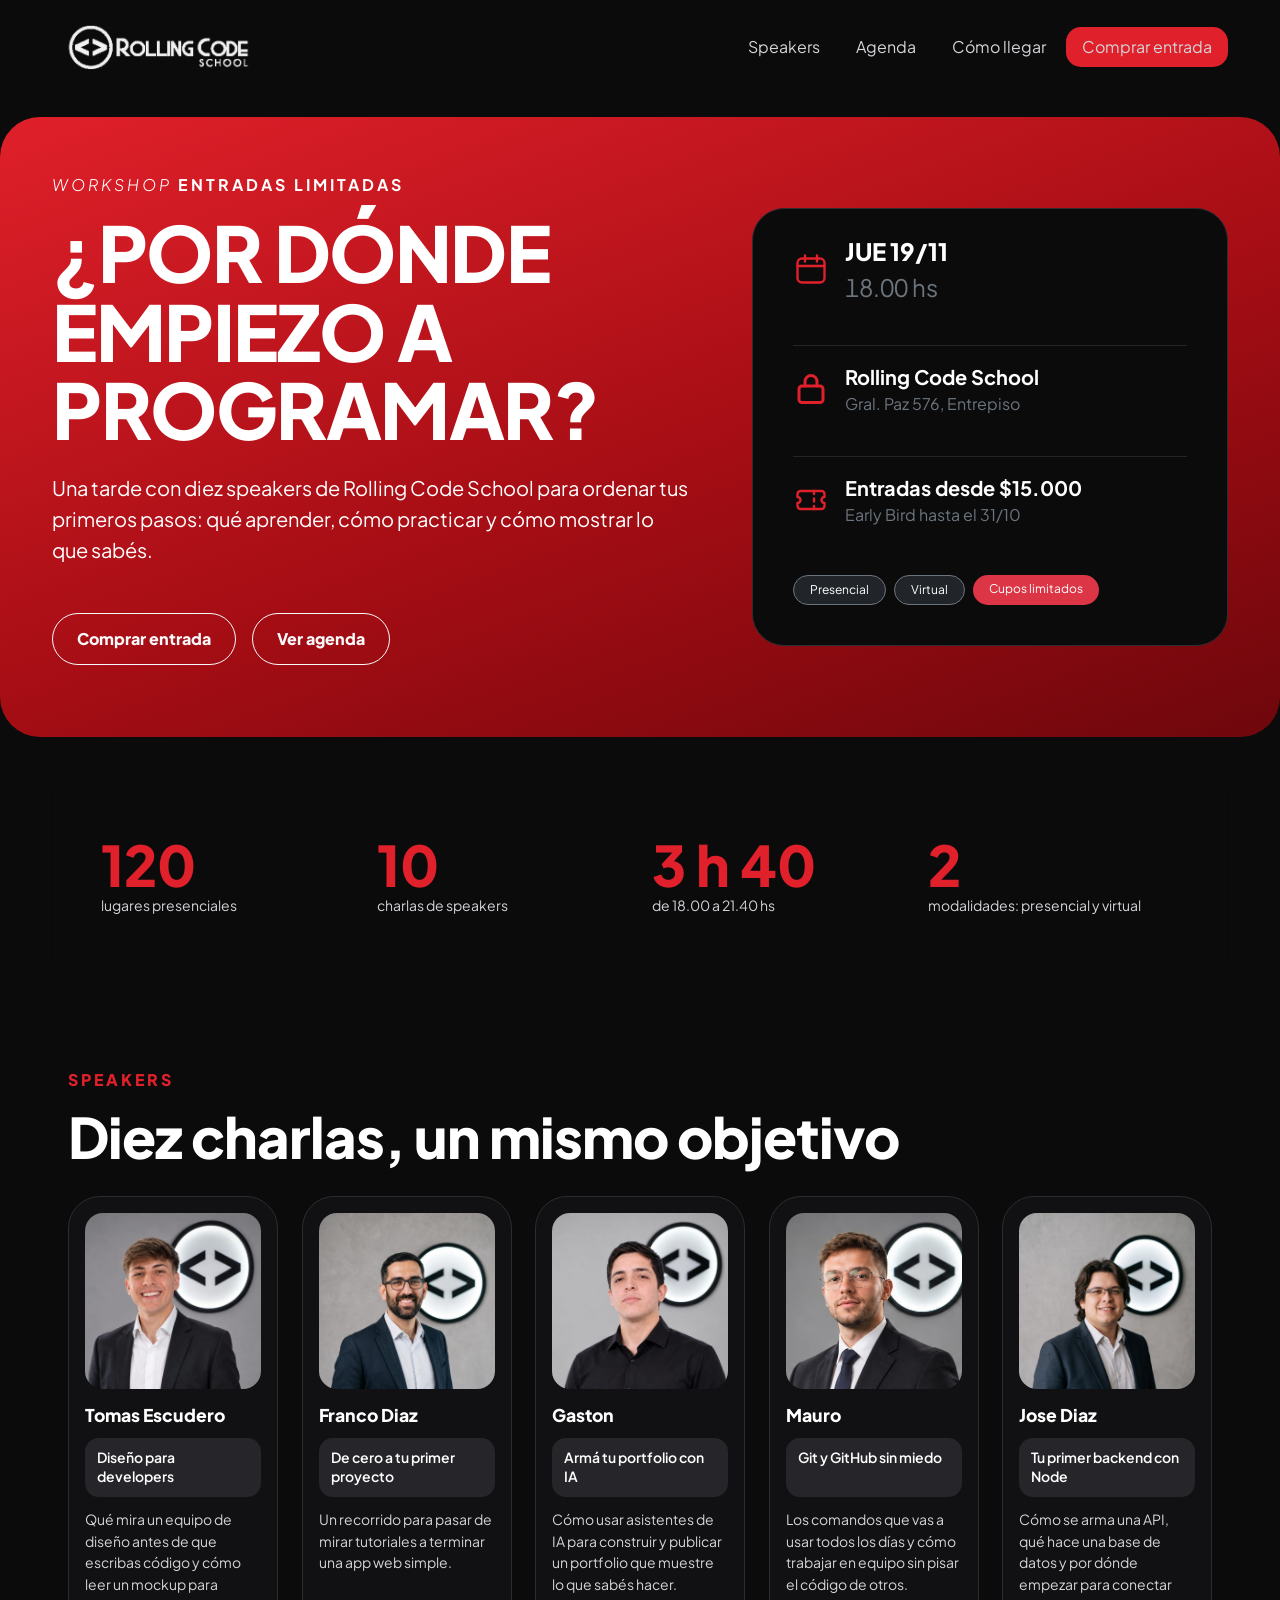
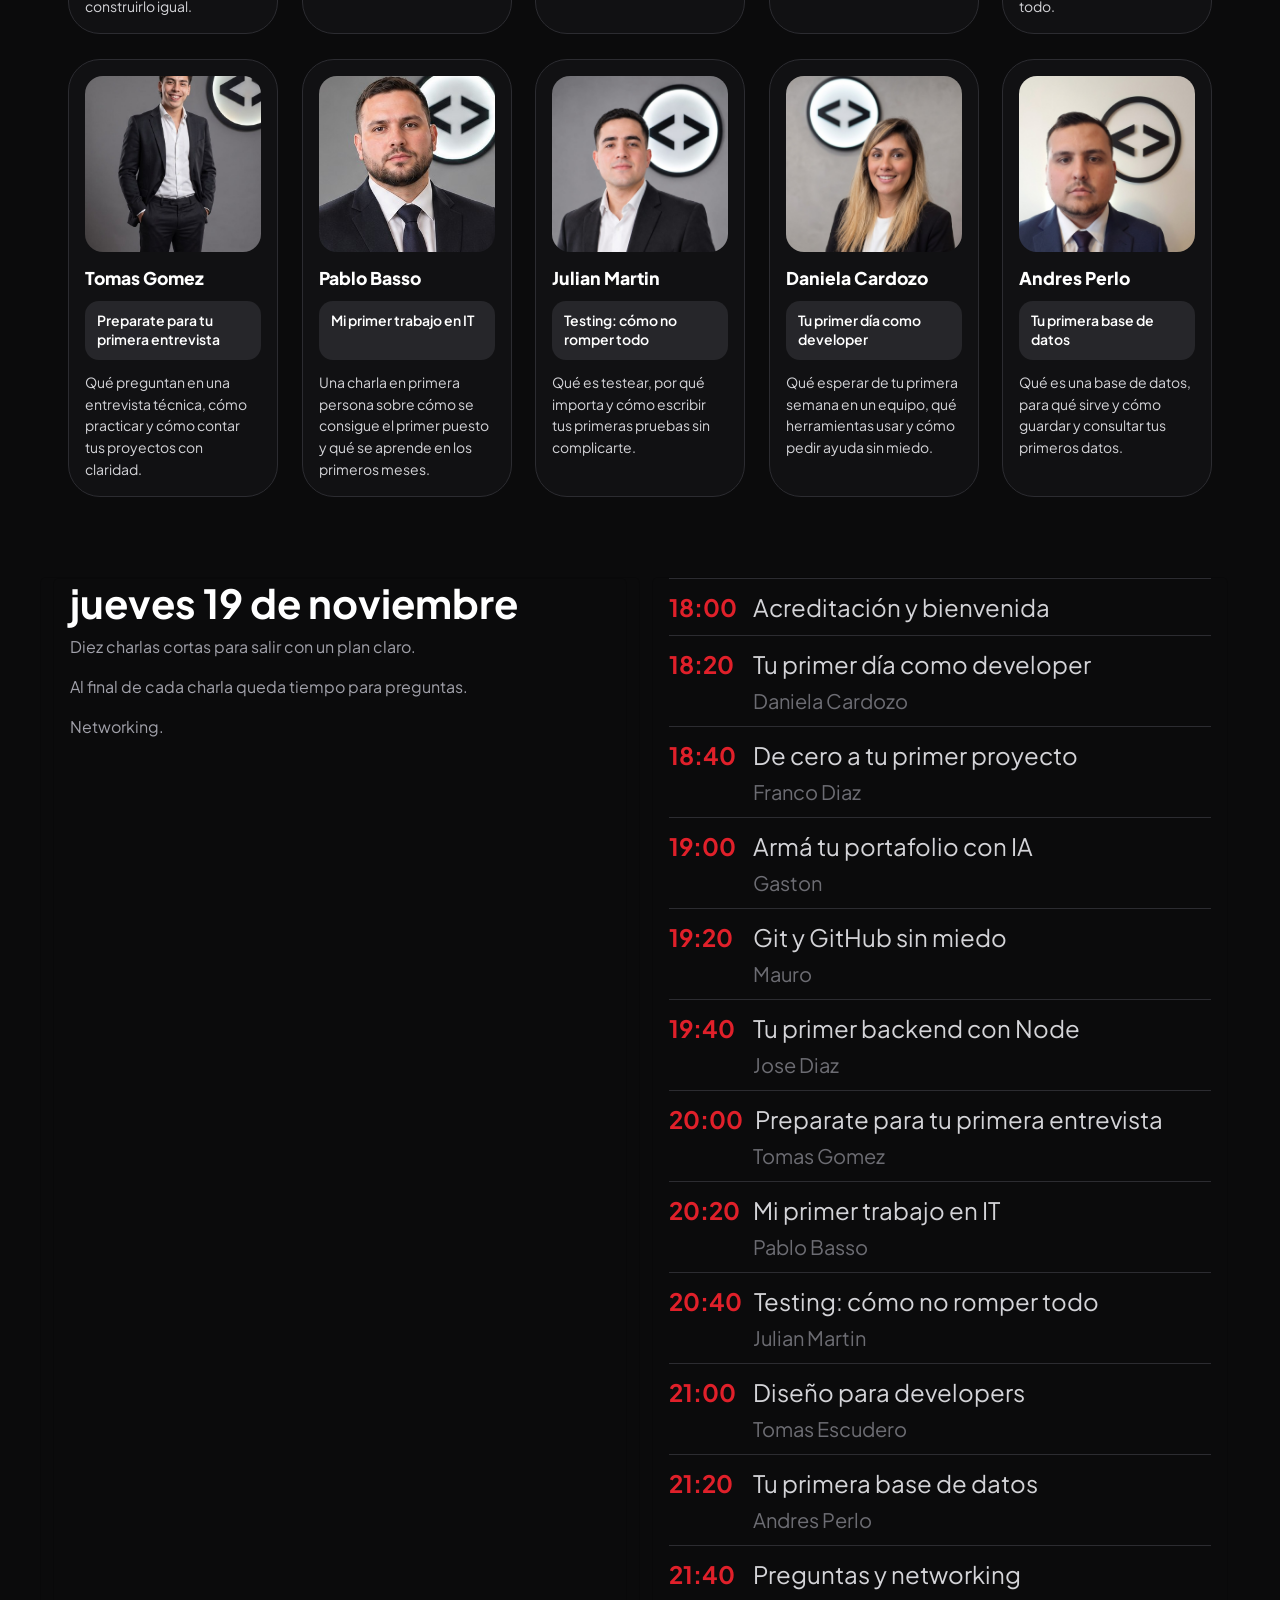
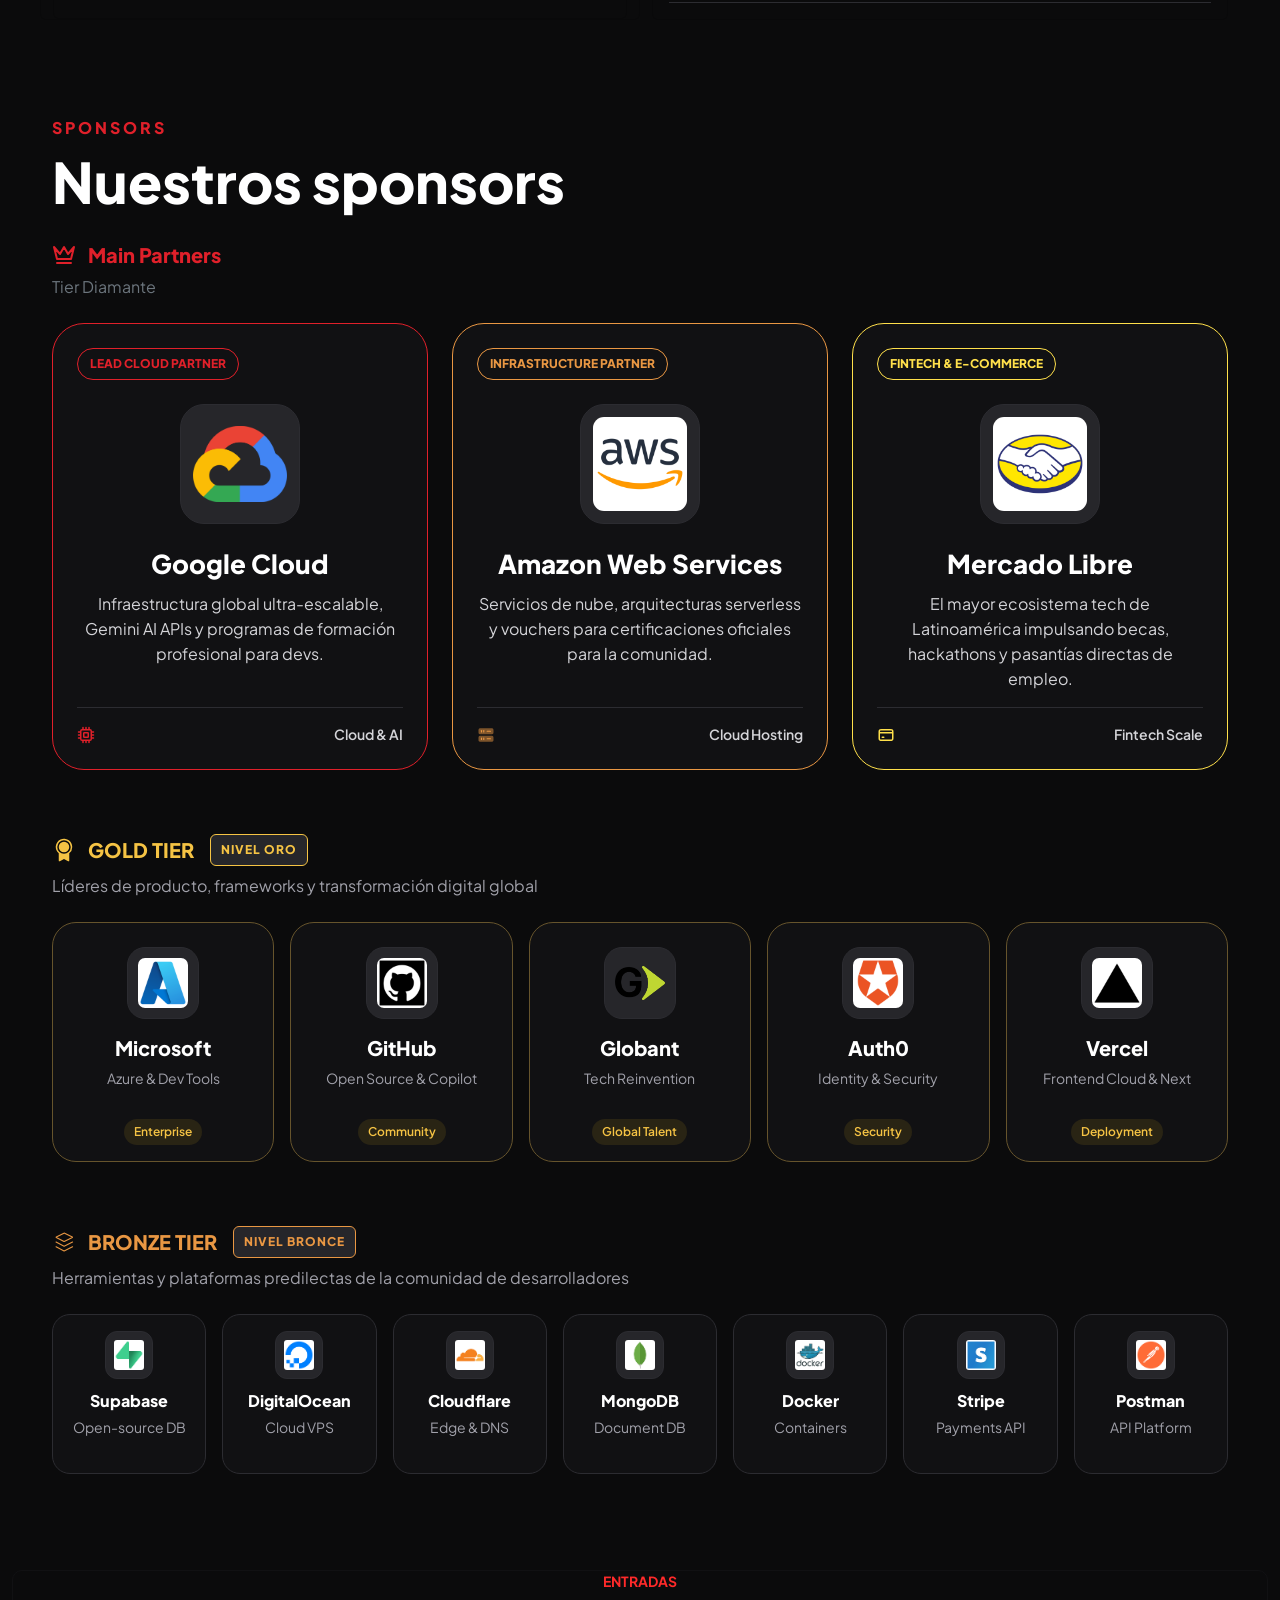
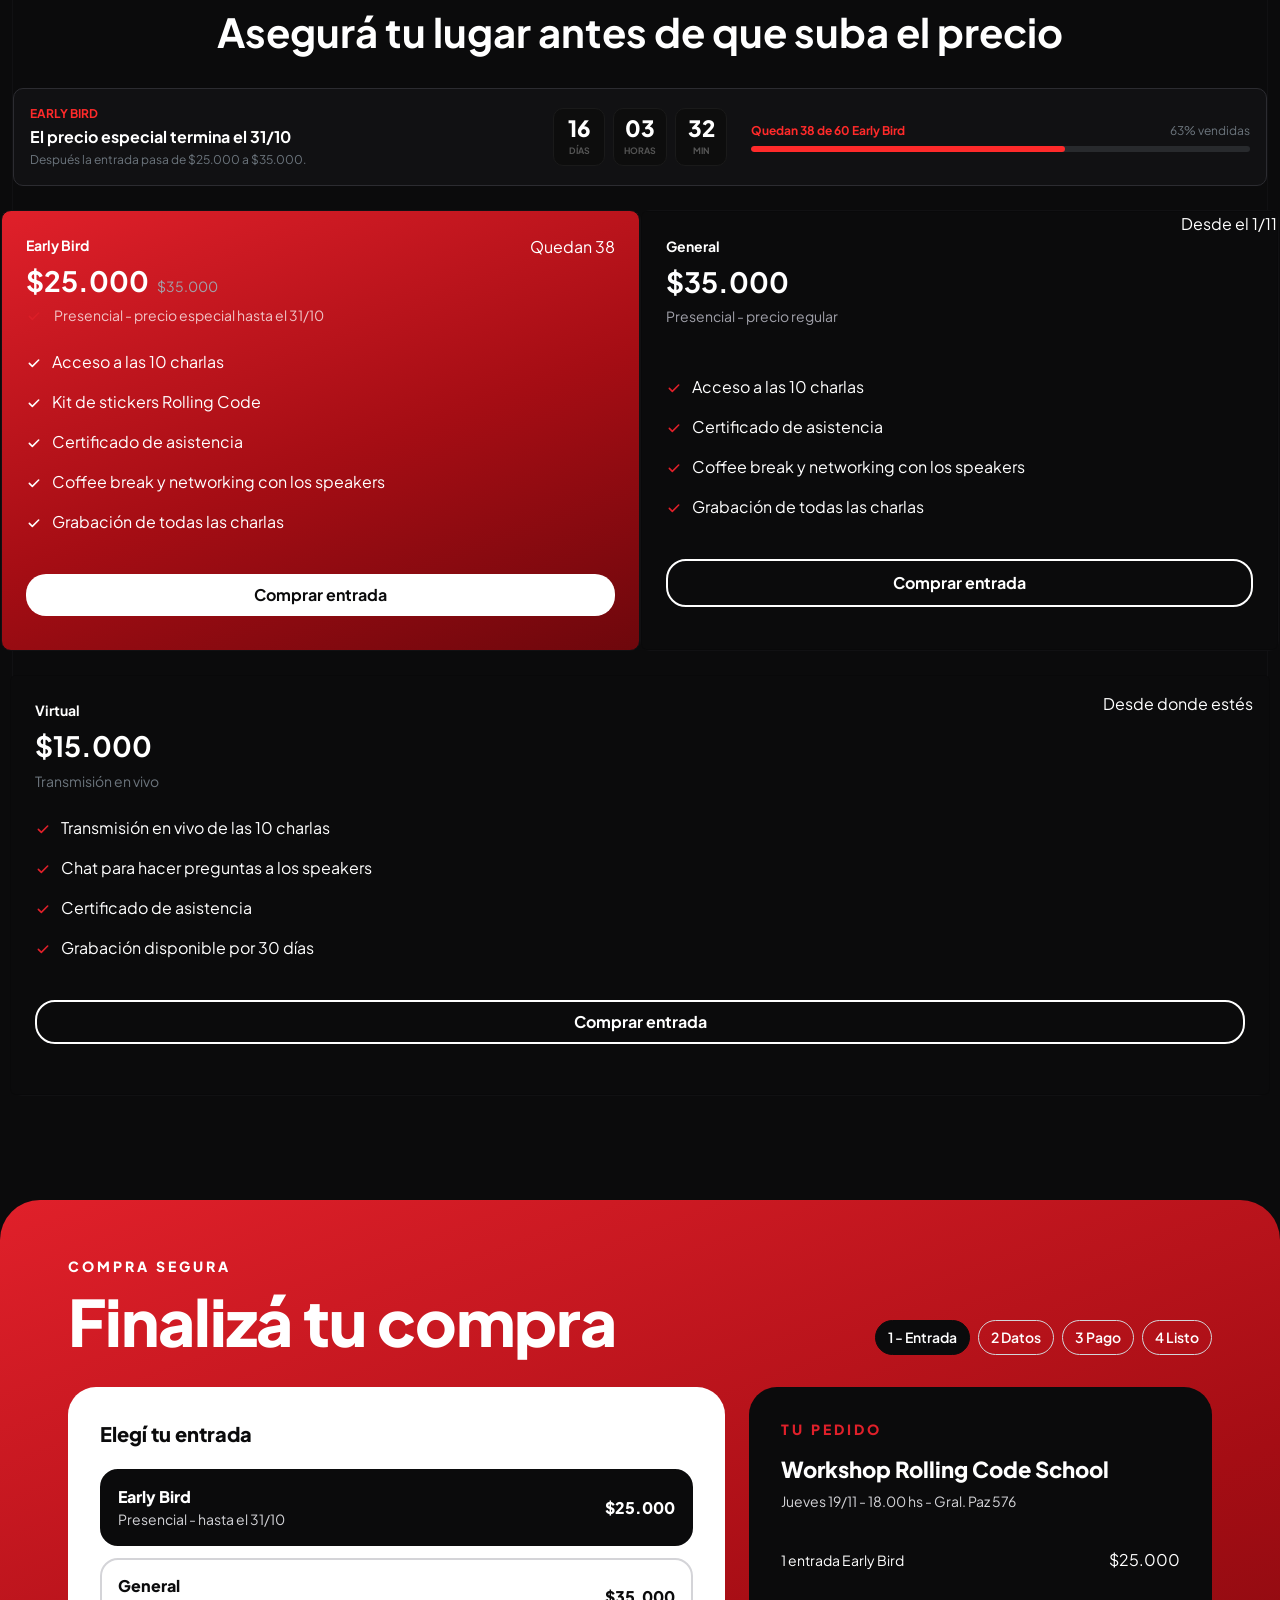
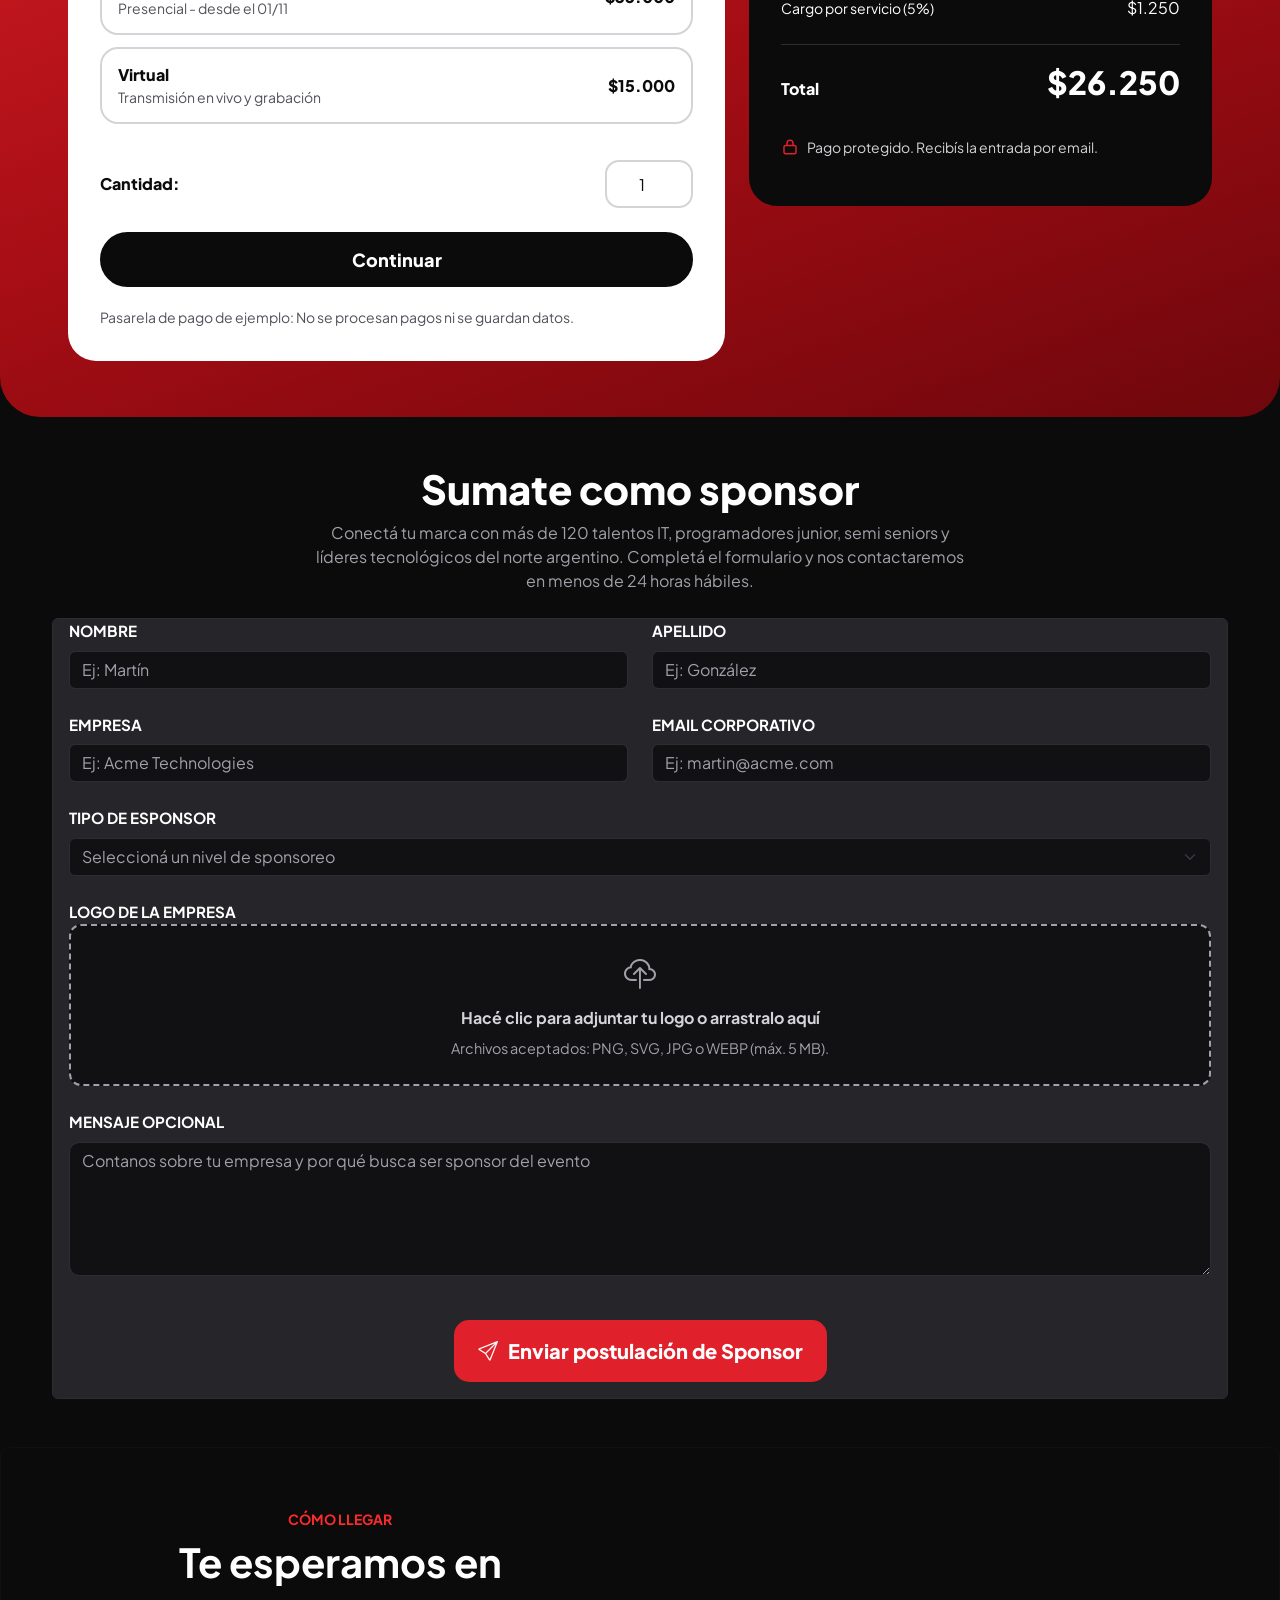
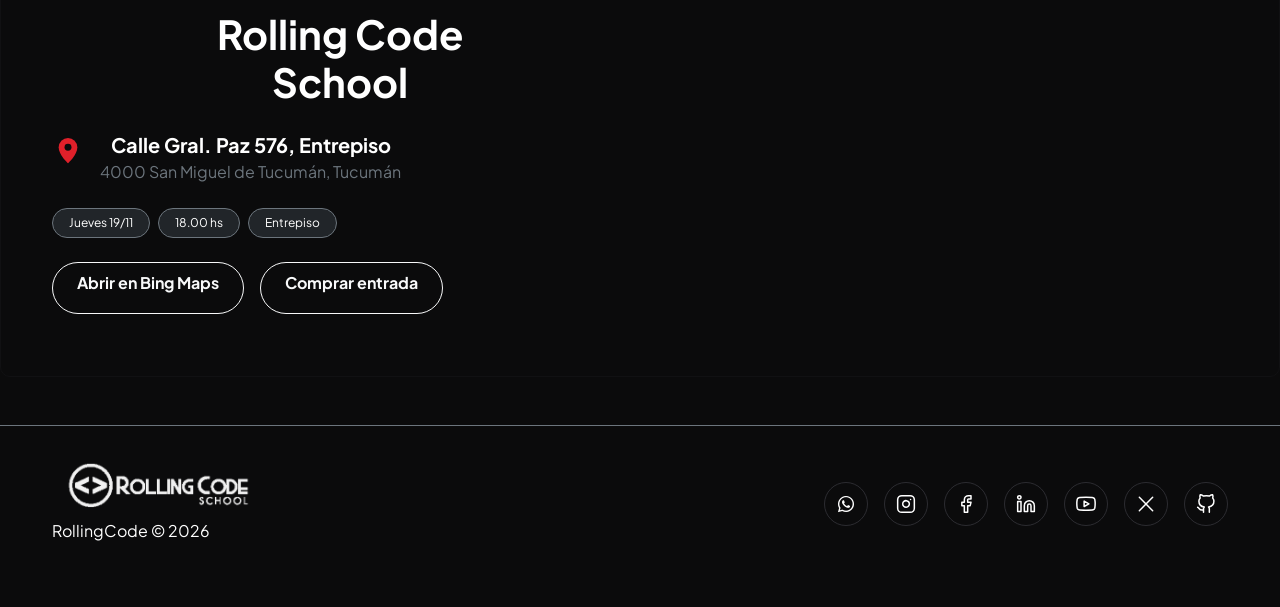
==== landing-workshop/index.html @ 84461cc5 "fix: mejoras en la navegación, formularios y ubicación" ====
<!doctype html>
<html lang="es">
  <head>
    <meta charset="UTF-8" />
    <meta name="viewport" content="width=device-width, initial-scale=1.0" />
    <title>Workshop | Rolling Code School</title>
    <link
      href="https://fonts.googleapis.com/css2?family=Plus+Jakarta+Sans:ital,wght@0,300;0,400;0,600;0,800&display=swap"
      rel="stylesheet"
    />
    <link
      href="https://cdn.jsdelivr.net/npm/bootstrap@5.3.8/dist/css/bootstrap.min.css"
      rel="stylesheet"
    />
    <link
      rel="stylesheet"
      href="https://cdn.jsdelivr.net/npm/bootstrap-icons@1.11.3/font/bootstrap-icons.min.css"
    />
    <link href="./css/styles.css?v=2" rel="stylesheet" />
  </head>
  <body>
    <header class="site-header container custom-container">
      <a
        class="site-header__brand"
        href="#"
        aria-label="Rolling Code School, inicio"
      >
        <img
          src="./img/logo-rolling-blanco.png"
          alt="Rolling Code School"
          class="site-header__logo"
        />
      </a>
      <nav class="navegacion-principal" aria-label="Navegación principal">
        <ul class="nav nav-pills">
          <li class="nav-item">
            <a class="nav-link" href="#speakers">Speakers</a>
          </li>
          <li class="nav-item">
            <a class="nav-link" href="#agenda">Agenda</a>
          </li>
          <li class="nav-item">
            <a class="nav-link" href="#como-llegar">Cómo llegar</a>
          </li>
          <li class="nav-item">
            <a class="nav-link active" href="#fC">Comprar entrada</a>
          </li>
        </ul>
      </nav>
    </header>
    <main>
      <section class="bloque_hero my-4 mx-auto">
        <div class="container custom-container">
          <div class="row align-items-center">
            <div class="col-lg-7 pe-lg-5">
              <p class="etiqueta_parrafo mb-3">
                <em class="fw-light">WORKSHOP </em>
                <strong>ENTRADAS LIMITADAS</strong>
              </p>

              <h1 class="titulo-principal mb-4">
                ¿POR DÓNDE EMPIEZO A
                <span class="palabra_programar">PROGRAMAR?</span>
              </h1>

              <p class="parrafo-principal mb-5">
                Una tarde con diez speakers de Rolling Code School para ordenar
                tus primeros pasos: qué aprender, cómo practicar y cómo mostrar
                lo que sabés.
              </p>

              <div class="d-flex gap-3 mb-3">
                <form action="./index.html#fC" method="get" class="d-inline">
                  <button class="btn btn-outline-light rounded-pill px-4">
                    Comprar entrada
                  </button>
                </form>
                <form
                  action="./index.html#agenda"
                  method="get"
                  class="d-inline"
                >
                  <button class="btn btn-outline-light rounded-pill px-4">
                    Ver agenda
                  </button>
                </form>
              </div>
            </div>
            <div class="col-lg-5 mt-5 mt-lg-0">
              <div class="card card_agenda p-4">
                <div class="card-body">
                  <div class="d-flex align-items-center mb-4">
                    <img
                      src="./img/iconos/calendario.svg"
                      alt="Calendario"
                      class="me-3"
                      width="36"
                    />
                    <div>
                      <p class="mb-0 texto-agenda-titulo">JUE 19/11</p>
                      <p class="mb-0 texto-agenda-sub text-secondary">
                        18.00 hs
                      </p>
                    </div>
                  </div>

                  <hr class="border-secondary" />

                  <div class="d-flex align-items-center mb-4">
                    <img
                      src="./img/iconos/candado.svg"
                      alt="Ubicación"
                      class="me-3"
                      width="36"
                    />
                    <div>
                      <p class="mb-0 fw-bold fs-5">Rolling Code School</p>
                      <p class="mb-0 text-secondary">
                        Gral. Paz 576, Entrepiso
                      </p>
                    </div>
                  </div>

                  <hr class="border-secondary" />

                  <div class="d-flex align-items-center mb-4">
                    <img
                      src="./img/iconos/entrada.svg"
                      alt="Entrada"
                      class="me-3"
                      width="36"
                    />
                    <div>
                      <p class="mb-0 fw-bold fs-5">Entradas desde $15.000</p>
                      <p class="mb-0 text-secondary">
                        Early Bird hasta el 31/10
                      </p>
                    </div>
                  </div>

                  <div class="d-flex gap-2 flex-wrap mt-4">
                    <span
                      class="badge rounded-pill bg-dark border border-secondary px-3 py-2 fw-normal"
                      >Presencial</span
                    >
                    <span
                      class="badge rounded-pill bg-dark border border-secondary px-3 py-2 fw-normal"
                      >Virtual</span
                    >
                    <span
                      class="badge rounded-pill bg-danger px-3 py-2 fw-normal"
                      >Cupos limitados</span
                    >
                  </div>
                </div>
              </div>
            </div>
          </div>
        </div>
      </section>

      <section class="container my-5">
        <div class="card card-estadisticas p-4 p-md-5">
          <div class="row text-center text-md-start g-4">
            <div class="col-6 col-lg-3">
              <div class="estadistica-item">
                <figure class="mb-0">
                  <blockquote class="blockquote mb-0">
                    <h3 class="estadistica-numero">120</h3>
                  </blockquote>
                  <figcaption class="estadistica-texto mb-0">
                    lugares presenciales
                  </figcaption>
                </figure>
              </div>
            </div>

            <div class="col-6 col-lg-3">
              <div class="estadistica-item">
                <figure class="mb-0">
                  <blockquote class="blockquote mb-0">
                    <h3 class="estadistica-numero">10</h3>
                  </blockquote>
                  <figcaption class="estadistica-texto mb-0">
                    charlas de speakers
                  </figcaption>
                </figure>
              </div>
            </div>

            <div class="col-6 col-lg-3">
              <div class="estadistica-item">
                <figure class="mb-0">
                  <blockquote class="blockquote mb-0">
                    <h3 class="estadistica-numero">3 h 40</h3>
                  </blockquote>
                  <figcaption class="estadistica-texto mb-0">
                    de 18.00 a 21.40 hs
                  </figcaption>
                </figure>
              </div>
            </div>

            <div class="col-6 col-lg-3">
              <div class="estadistica-item">
                <figure class="mb-0">
                  <blockquote class="blockquote mb-0">
                    <h3 class="estadistica-numero">2</h3>
                  </blockquote>
                  <figcaption class="estadistica-texto mb-0">
                    modalidades: presencial y virtual
                  </figcaption>
                </figure>
              </div>
            </div>
          </div>
        </div>
      </section>

      <section id="speakers" class="speakers-section">
        <div class="container">
          <p class="speakers-label">SPEAKERS</p>
          <h2 class="speakers-title">Diez charlas, un mismo objetivo</h2>
          <p class="speakers-ayudaCarrusel">
            Deslizá para conocer a los diez speakers.
          </p>
          <div
            class="speakers-carrusel row row-cols-1 row-cols-sm-2 row-cols-md-3 row-cols-xl-5 g-4"
            role="region"
            aria-label="Speakers y sus charlas"
            tabindex="0"
          >
            <div class="col">
              <article class="speaker-card">
                <img
                  class="speaker-card__photo"
                  src="./img/speakers/speaker-01-tomas-escudero.jpg"
                  alt="Tomas Escudero"
                />
                <h3 class="speaker-card__name">Tomas Escudero</h3>
                <p class="speaker-card__talk">Diseño para developers</p>
                <p class="speaker-card__description">
                  Qué mira un equipo de diseño antes de que escribas código y
                  cómo leer un mockup para construirlo igual.
                </p>
              </article>
            </div>
            <div class="col">
              <article class="speaker-card">
                <img
                  class="speaker-card__photo"
                  src="./img/speakers/speaker-02-franco-diaz.jpg"
                  alt="Franco Diaz"
                />
                <h3 class="speaker-card__name">Franco Diaz</h3>
                <p class="speaker-card__talk">De cero a tu primer proyecto</p>
                <p class="speaker-card__description">
                  Un recorrido para pasar de mirar tutoriales a terminar una app
                  web simple.
                </p>
              </article>
            </div>
            <div class="col">
              <article class="speaker-card">
                <img
                  class="speaker-card__photo"
                  src="./img/speakers/speaker-03-gaston.jpg"
                  alt="Gaston"
                />
                <h3 class="speaker-card__name">Gaston</h3>
                <p class="speaker-card__talk">Armá tu portfolio con IA</p>
                <p class="speaker-card__description">
                  Cómo usar asistentes de IA para construir y publicar un
                  portfolio que muestre lo que sabés hacer.
                </p>
              </article>
            </div>
            <div class="col">
              <article class="speaker-card">
                <img
                  class="speaker-card__photo"
                  src="./img/speakers/speaker-04-mauro.jpg"
                  alt="Mauro"
                />
                <h3 class="speaker-card__name">Mauro</h3>
                <p class="speaker-card__talk">Git y GitHub sin miedo</p>
                <p class="speaker-card__description">
                  Los comandos que vas a usar todos los días y cómo trabajar en
                  equipo sin pisar el código de otros.
                </p>
              </article>
            </div>
            <div class="col">
              <article class="speaker-card">
                <img
                  class="speaker-card__photo"
                  src="./img/speakers/speaker-05-jose-diaz.jpg"
                  alt="Jose Diaz"
                />
                <h3 class="speaker-card__name">Jose Diaz</h3>
                <p class="speaker-card__talk">Tu primer backend con Node</p>
                <p class="speaker-card__description">
                  Cómo se arma una API, qué hace una base de datos y por dónde
                  empezar para conectar todo.
                </p>
              </article>
            </div>
            <div class="col">
              <article class="speaker-card">
                <div class="speaker-card__photo-frame speaker-card__photo-frame--zoom">
                  <img
                    class="speaker-card__photo"
                    src="./img/speakers/speaker-06-tomas-gomez.jpg?v=2"
                    alt="Tomas Gomez"
                  />
                </div>
                <h3 class="speaker-card__name">Tomas Gomez</h3>
                <p class="speaker-card__talk">
                  Preparate para tu primera entrevista
                </p>
                <p class="speaker-card__description">
                  Qué preguntan en una entrevista técnica, cómo practicar y cómo
                  contar tus proyectos con claridad.
                </p>
              </article>
            </div>
            <div class="col">
              <article class="speaker-card">
                <img
                  class="speaker-card__photo"
                  src="./img/speakers/speaker-07-pablo-basso.jpg"
                  alt="Pablo Basso"
                />
                <h3 class="speaker-card__name">Pablo Basso</h3>
                <p class="speaker-card__talk">Mi primer trabajo en IT</p>
                <p class="speaker-card__description">
                  Una charla en primera persona sobre cómo se consigue el primer
                  puesto y qué se aprende en los primeros meses.
                </p>
              </article>
            </div>
            <div class="col">
              <article class="speaker-card">
                <img
                  class="speaker-card__photo"
                  src="./img/speakers/speaker-08-julian-martin.jpg"
                  alt="Julian Martin"
                />
                <h3 class="speaker-card__name">Julian Martin</h3>
                <p class="speaker-card__talk">Testing: cómo no romper todo</p>
                <p class="speaker-card__description">
                  Qué es testear, por qué importa y cómo escribir tus primeras
                  pruebas sin complicarte.
                </p>
              </article>
            </div>
            <div class="col">
              <article class="speaker-card">
                <img
                  class="speaker-card__photo"
                  src="./img/speakers/speaker-09-daniela-cardozo.jpg"
                  alt="Daniela Cardozo"
                />
                <h3 class="speaker-card__name">Daniela Cardozo</h3>
                <p class="speaker-card__talk">Tu primer día como developer</p>
                <p class="speaker-card__description">
                  Qué esperar de tu primera semana en un equipo, qué
                  herramientas usar y cómo pedir ayuda sin miedo.
                </p>
              </article>
            </div>
            <div class="col">
              <article class="speaker-card">
                <img
                  class="speaker-card__photo speaker-card__photo--andres"
                  src="./img/speakers/speaker-10-andres-perlo.jpg?v=2"
                  alt="Andres Perlo"
                />
                <h3 class="speaker-card__name">Andres Perlo</h3>
                <p class="speaker-card__talk">Tu primera base de datos</p>
                <p class="speaker-card__description">
                  Qué es una base de datos, para qué sirve y cómo guardar y
                  consultar tus primeros datos.
                </p>
              </article>
            </div>
          </div>
        </div>
      </section>
      <section id="agenda" class="container bloque-agregado my-4">
        <div class="row g-4 justify-content-center">
          <div class="card agenda col-12 col-md-6">
            <div class="card h-100">
              <div class="card-body text-center bloque-agregado-izquierda">
                <h1 class="card-title fw-bold">jueves 19 de noviembre</h1>
                <p class="card-text">
                  Diez charlas cortas para salir con un plan claro.
                </p>
                <p class="card-text">
                  Al final de cada charla queda tiempo para preguntas.
                </p>
                <p class="card-text">Networking.</p>
              </div>
            </div>
          </div>
          <div class="col-12 col-md-6">
            <div class="card h-100">
              <div class="card-body text-start bloque-agregado-derecha">
                <div class="subdivisiones-derecha">
                  <div>
                    <p>
                      <span class="hora">18:00</span>
                      <span class="evento">Acreditación y bienvenida </span>
                    </p>
                  </div>
                  <div>
                    <p>
                      <span class="hora">18:20</span>
                      <span class="evento">Tu primer día como developer</span>
                    </p>
                    <p class="subtexto-agenda">Daniela Cardozo</p>
                  </div>
                  <div>
                    <p>
                      <span class="hora">18:40</span>
                      <span class="evento">De cero a tu primer proyecto</span>
                    </p>
                    <p class="subtexto-agenda">Franco Diaz</p>
                  </div>
                  <div>
                    <p>
                      <span class="hora">19:00</span>
                      <span class="evento">Armá tu portafolio con IA</span>
                    </p>
                    <p class="subtexto-agenda">Gaston</p>
                  </div>
                  <div>
                    <p>
                      <span class="hora">19:20</span>
                      <span class="evento">Git y GitHub sin miedo</span>
                    </p>
                    <p class="subtexto-agenda">Mauro</p>
                  </div>
                  <div>
                    <p>
                      <span class="hora">19:40</span>
                      <span class="evento">Tu primer backend con Node</span>
                    </p>
                    <p class="subtexto-agenda">Jose Diaz</p>
                  </div>
                  <div>
                    <p>
                      <span class="hora">20:00</span>
                      <span class="evento"
                        >Preparate para tu primera entrevista</span
                      >
                    </p>
                    <p class="subtexto-agenda">Tomas Gomez</p>
                  </div>
                  <div>
                    <p>
                      <span class="hora">20:20</span>
                      <span class="evento">Mi primer trabajo en IT</span>
                    </p>
                    <p class="subtexto-agenda">Pablo Basso</p>
                  </div>
                  <div>
                    <p>
                      <span class="hora">20:40</span>
                      <span class="evento">Testing: cómo no romper todo</span>
                    </p>
                    <p class="subtexto-agenda">Julian Martin</p>
                  </div>
                  <div>
                    <p>
                      <span class="hora">21:00</span>
                      <span class="evento">Diseño para developers</span>
                    </p>
                    <p class="subtexto-agenda">Tomas Escudero</p>
                  </div>
                  <div>
                    <p>
                      <span class="hora">21:20</span>
                      <span class="evento">Tu primera base de datos</span>
                    </p>
                    <p class="subtexto-agenda">Andres Perlo</p>
                  </div>
                  <div>
                    <p>
                      <span class="hora">21:40</span>
                      <span class="evento">Preguntas y networking</span>
                    </p>
                  </div>
                </div>
              </div>
            </div>
          </div>
        </div>
      </section>

      <section id="sponsors" class="sponsors-section">
        <div class="container">
          <header class="mb-4">
            <p class="sponsors-etiqueta">SPONSORS</p>
            <h2 class="sponsors-titulo">Nuestros sponsors</h2>
          </header>

          <div class="mb-4">
            <h3 class="sponsors-nivel">
              <img
                class="sponsors-iconoNivel"
                src="./img/iconos/sponsors/crown.svg"
                alt=""
                width="24"
                height="24"
              />
              Main Partners
            </h3>
            <p class="text-secondary mb-0">Tier Diamante</p>
          </div>
          <div class="row row-cols-1 row-cols-md-2 row-cols-lg-3 g-4">
            <div class="col">
              <article
                class="card sponsors-tarjeta sponsors-tarjeta--google h-100"
              >
                <div class="card-body d-flex flex-column p-4">
                  <p class="sponsors-categoria">Lead Cloud Partner</p>
                  <img
                    class="sponsors-logo"
                    src="./img/sponsors/google-cloud-seeklogo.png"
                    alt="Google Cloud"
                    loading="lazy"
                  />
                  <h4 class="sponsors-nombre">Google Cloud</h4>
                  <p class="sponsors-descripcion">
                    Infraestructura global ultra-escalable, Gemini AI APIs y
                    programas de formación profesional para devs.
                  </p>
                  <div class="sponsors-pie mt-auto pt-3">
                    <img
                      src="./img/iconos/sponsors/procesador.svg"
                      alt=""
                      width="18"
                      height="18"
                    />
                    Cloud &amp; AI
                  </div>
                </div>
              </article>
            </div>
            <div class="col">
              <article
                class="card sponsors-tarjeta sponsors-tarjeta--aws h-100"
              >
                <div class="card-body d-flex flex-column p-4">
                  <p class="sponsors-categoria">Infrastructure Partner</p>
                  <img
                    class="sponsors-logo"
                    src="./img/sponsors/amazon-web-services-aws-logo.png"
                    alt="Amazon Web Services"
                    loading="lazy"
                  />
                  <h4 class="sponsors-nombre">Amazon Web Services</h4>
                  <p class="sponsors-descripcion">
                    Servicios de nube, arquitecturas serverless y vouchers para
                    certificaciones oficiales para la comunidad.
                  </p>
                  <div class="sponsors-pie mt-auto pt-3">
                    <img
                      src="./img/iconos/sponsors/base_de_datos.svg"
                      alt=""
                      width="18"
                      height="18"
                    />
                    Cloud Hosting
                  </div>
                </div>
              </article>
            </div>
            <div class="col">
              <article
                class="card sponsors-tarjeta sponsors-tarjeta--mercadoLibre h-100"
              >
                <div class="card-body d-flex flex-column p-4">
                  <p class="sponsors-categoria">Fintech &amp; E-commerce</p>
                  <img
                    class="sponsors-logo"
                    src="./img/sponsors/mercado-libre-logo-png_seeklogo.png"
                    alt="Mercado Libre"
                    loading="lazy"
                  />
                  <h4 class="sponsors-nombre">Mercado Libre</h4>
                  <p class="sponsors-descripcion">
                    El mayor ecosistema tech de Latinoamérica impulsando becas,
                    hackathons y pasantías directas de empleo.
                  </p>
                  <div class="sponsors-pie mt-auto pt-3">
                    <img
                      src="./img/iconos/sponsors/credit-card.svg"
                      alt=""
                      width="18"
                      height="18"
                    />
                    Fintech Scale
                  </div>
                </div>
              </article>
            </div>
          </div>

          <div class="sponsors-grupo sponsors-grupo--oro">
            <header class="mb-4">
              <div class="d-flex align-items-center flex-wrap gap-3 mb-2">
                <h3 class="sponsors-nivel mb-0">
                  <img
                    class="sponsors-iconoNivel"
                    src="./img/iconos/sponsors/medal.svg"
                    alt=""
                    width="24"
                    height="24"
                  />
                  Gold Tier
                </h3>
                <span class="sponsors-nivelEtiqueta">Nivel Oro</span>
              </div>
              <p class="sponsors-descripcionNivel mb-0">
                Líderes de producto, frameworks y transformación digital global
              </p>
            </header>
            <div
              class="row row-cols-1 row-cols-sm-2 row-cols-md-3 row-cols-xl-5 g-3 sponsors-grilla--oro"
            >
              <div class="col">
                <article
                  class="card sponsors-tarjeta sponsors-tarjeta--oro h-100"
                >
                  <div
                    class="card-body d-flex flex-column align-items-center text-center p-3"
                  >
                    <img
                      class="sponsors-logo"
                      src="./img/sponsors/microsoft-azure-logo-png_seeklogo.png"
                      alt="Microsoft"
                      loading="lazy"
                    />
                    <h4 class="sponsors-nombre">Microsoft</h4>
                    <p class="sponsors-descripcion">Azure &amp; Dev Tools</p>
                    <span class="sponsors-insignia mt-auto">Enterprise</span>
                  </div>
                </article>
              </div>
              <div class="col">
                <article
                  class="card sponsors-tarjeta sponsors-tarjeta--oro h-100"
                >
                  <div
                    class="card-body d-flex flex-column align-items-center text-center p-3"
                  >
                    <img
                      class="sponsors-logo"
                      src="./img/sponsors/github-logo-png_seeklogo.png"
                      alt="GitHub"
                      loading="lazy"
                    />
                    <h4 class="sponsors-nombre">GitHub</h4>
                    <p class="sponsors-descripcion">
                      Open Source &amp; Copilot
                    </p>
                    <span class="sponsors-insignia mt-auto">Community</span>
                  </div>
                </article>
              </div>
              <div class="col">
                <article
                  class="card sponsors-tarjeta sponsors-tarjeta--oro h-100"
                >
                  <div
                    class="card-body d-flex flex-column align-items-center text-center p-3"
                  >
                    <img
                      class="sponsors-logo"
                      src="./img/sponsors/Globant.png"
                      alt="Globant"
                      loading="lazy"
                    />
                    <h4 class="sponsors-nombre">Globant</h4>
                    <p class="sponsors-descripcion">Tech Reinvention</p>
                    <span class="sponsors-insignia mt-auto">Global Talent</span>
                  </div>
                </article>
              </div>
              <div class="col">
                <article
                  class="card sponsors-tarjeta sponsors-tarjeta--oro h-100"
                >
                  <div
                    class="card-body d-flex flex-column align-items-center text-center p-3"
                  >
                    <img
                      class="sponsors-logo"
                      src="./img/sponsors/auth0-logo-png_seeklogo-.png"
                      alt="Auth0"
                      loading="lazy"
                    />
                    <h4 class="sponsors-nombre">Auth0</h4>
                    <p class="sponsors-descripcion">Identity &amp; Security</p>
                    <span class="sponsors-insignia mt-auto">Security</span>
                  </div>
                </article>
              </div>
              <div class="col">
                <article
                  class="card sponsors-tarjeta sponsors-tarjeta--oro h-100"
                >
                  <div
                    class="card-body d-flex flex-column align-items-center text-center p-3"
                  >
                    <img
                      class="sponsors-logo"
                      src="./img/sponsors/vercel-logo-png_seeklogo-.png"
                      alt="Vercel"
                      loading="lazy"
                    />
                    <h4 class="sponsors-nombre">Vercel</h4>
                    <p class="sponsors-descripcion">
                      Frontend Cloud &amp; Next
                    </p>
                    <span class="sponsors-insignia mt-auto">Deployment</span>
                  </div>
                </article>
              </div>
            </div>
          </div>

          <div class="sponsors-grupo sponsors-grupo--bronce">
            <header class="mb-4">
              <div class="d-flex align-items-center flex-wrap gap-3 mb-2">
                <h3 class="sponsors-nivel mb-0">
                  <img
                    class="sponsors-iconoNivel"
                    src="./img/iconos/sponsors/stack.svg"
                    alt=""
                    width="24"
                    height="24"
                  />
                  Bronze Tier
                </h3>
                <span class="sponsors-nivelEtiqueta">Nivel Bronce</span>
              </div>
              <p class="sponsors-descripcionNivel mb-0">
                Herramientas y plataformas predilectas de la comunidad de
                desarrolladores
              </p>
            </header>
            <div
              class="row row-cols-1 row-cols-sm-2 row-cols-md-4 g-3 sponsors-grilla--bronce"
            >
              <div class="col">
                <article
                  class="card sponsors-tarjeta sponsors-tarjeta--bronce h-100"
                >
                  <div
                    class="card-body d-flex flex-column align-items-center text-center p-3"
                  >
                    <img
                      class="sponsors-logo"
                      src="./img/sponsors/supabase-logo-png_seeklogo-.png"
                      alt="Supabase"
                      loading="lazy"
                    />
                    <h4 class="sponsors-nombre">Supabase</h4>
                    <p class="sponsors-descripcion">Open-source DB</p>
                  </div>
                </article>
              </div>
              <div class="col">
                <article
                  class="card sponsors-tarjeta sponsors-tarjeta--bronce h-100"
                >
                  <div
                    class="card-body d-flex flex-column align-items-center text-center p-3"
                  >
                    <img
                      class="sponsors-logo"
                      src="./img/sponsors/digitalocean-icon-logo-png_seeklogo-.png"
                      alt="DigitalOcean"
                      loading="lazy"
                    />
                    <h4 class="sponsors-nombre">DigitalOcean</h4>
                    <p class="sponsors-descripcion">Cloud VPS</p>
                  </div>
                </article>
              </div>
              <div class="col">
                <article
                  class="card sponsors-tarjeta sponsors-tarjeta--bronce h-100"
                >
                  <div
                    class="card-body d-flex flex-column align-items-center text-center p-3"
                  >
                    <img
                      class="sponsors-logo"
                      src="./img/sponsors/cloudflare-logo-png_seeklogo-.png"
                      alt="Cloudflare"
                      loading="lazy"
                    />
                    <h4 class="sponsors-nombre">Cloudflare</h4>
                    <p class="sponsors-descripcion">Edge &amp; DNS</p>
                  </div>
                </article>
              </div>
              <div class="col">
                <article
                  class="card sponsors-tarjeta sponsors-tarjeta--bronce h-100"
                >
                  <div
                    class="card-body d-flex flex-column align-items-center text-center p-3"
                  >
                    <img
                      class="sponsors-logo"
                      src="./img/sponsors/mongodb-logo-png_seeklogo-.png"
                      alt="MongoDB"
                      loading="lazy"
                    />
                    <h4 class="sponsors-nombre">MongoDB</h4>
                    <p class="sponsors-descripcion">Document DB</p>
                  </div>
                </article>
              </div>
              <div class="col">
                <article
                  class="card sponsors-tarjeta sponsors-tarjeta--bronce h-100"
                >
                  <div
                    class="card-body d-flex flex-column align-items-center text-center p-3"
                  >
                    <img
                      class="sponsors-logo"
                      src="./img/sponsors/docker-logo-png_seeklogo-.png"
                      alt="Docker"
                      loading="lazy"
                    />
                    <h4 class="sponsors-nombre">Docker</h4>
                    <p class="sponsors-descripcion">Containers</p>
                  </div>
                </article>
              </div>
              <div class="col">
                <article
                  class="card sponsors-tarjeta sponsors-tarjeta--bronce h-100"
                >
                  <div
                    class="card-body d-flex flex-column align-items-center text-center p-3"
                  >
                    <img
                      class="sponsors-logo"
                      src="./img/sponsors/stripe-logo-png_seeklogo-}.png"
                      alt="Stripe"
                      loading="lazy"
                    />
                    <h4 class="sponsors-nombre">Stripe</h4>
                    <p class="sponsors-descripcion">Payments API</p>
                  </div>
                </article>
              </div>
              <div class="col">
                <article
                  class="card sponsors-tarjeta sponsors-tarjeta--bronce h-100"
                >
                  <div
                    class="card-body d-flex flex-column align-items-center text-center p-3"
                  >
                    <img
                      class="sponsors-logo"
                      src="./img/sponsors/postman-logo-png_seeklogo-.png"
                      alt="Postman"
                      loading="lazy"
                    />
                    <h4 class="sponsors-nombre">Postman</h4>
                    <p class="sponsors-descripcion">API Platform</p>
                  </div>
                </article>
              </div>
            </div>
          </div>
        </div>
      </section>
      <div class="container fw-bold">
        <p></p>
      </div>
      <div
        class="contenedor container-fluid min-vh-100 d-flex flex-column justify-content-center align-items-center"
      >
        <section class="tarjeta mb-5 text-white">
          <div class="mb-4">
            <span
              class="text-danger-custom text-uppercase fw-bold small tracking-wider"
              ><p>Entradas</p></span
            >
            <h1 class="fw-bold mt-1 text-white">
              Asegurá tu lugar antes de que suba el precio
            </h1>
          </div>

          <div class="tarjeta-row text-center">
            <section class="banner-countdown p-3 mb-4 text-white">
              <div class="banner-info">
                <span
                  class="text-danger-custom fw-bold text-uppercase d-block mb-1 font-size-xs"
                  >Early Bird</span
                >
                <h6 class="fw-bold mb-1 text-white">
                  El precio especial termina el 31/10
                </h6>
                <p class="text-secondary opacity-70 mb-0 font-size-xs">
                  Después la entrada pasa de $25.000 a $35.000.
                </p>
              </div>
              <div class="banner-timer">
                <div class="time-block">
                  <div class="time-box">16</div>
                  <small class="time-label">DÍAS</small>
                </div>
                <div class="time-block">
                  <div class="time-box">03</div>
                  <small class="time-label">HORAS</small>
                </div>
                <div class="time-block">
                  <div class="time-box">32</div>
                  <small class="time-label">MIN</small>
                </div>
              </div>
              <div class="banner-sales">
                <div class="banner-sales-labels">
                  <span class="text-danger-custom fw-bold"
                    >Quedan 38 de 60 Early Bird</span
                  >
                  <span class="text-secondary opacity-70">63% vendidas</span>
                </div>
                <div class="banner-progress">
                  <div
                    class="progress-bar-custom progress-bar-early-bird"
                  ></div>
                </div>
              </div>
            </section>
            <div class="row g-4">
              <div class="tarjeta-pri d-flex col-12 col-md-6">
                <div class="card card-custom p-4 position-relative">
                  <span
                    class="badge-corner-dark position-absolute top-0 end-0 m-4"
                    >Quedan 38</span
                  >

                  <span class="text-start fw-bold small">Early Bird</span>
                  <div class="text-secundary d-flex align-items-baseline my-2">
                    <h3 class="card-title price fw-bold mb-0 text-white">
                      $25.000
                    </h3>
                    <span class="text-secundary ms-2 small">$35.000</span>
                  </div>

                  <ul class="list-unstyled custom-list mb-4">
                    <p class="small opacity-75 mb-4">
                      Presencial - precio especial hasta el 31/10
                    </p>
                    <p>Acceso a las 10 charlas</p>
                    <p>Kit de stickers Rolling Code</p>
                    <p>Certificado de asistencia</p>
                    <p>Coffee break y networking con los speakers</p>
                    <p>Grabación de todas las charlas</p>
                  </ul>
                  <form action="./index.html#fC" method="get">
                    <button class="btn-pri fw-bold">Comprar entrada</button>
                  </form>
                </div>
              </div>

              <div class="tarjeta col-12 col-md-6">
                <div class="card card-custom p-4 position-relative">
                  <span
                    class="badge-corner-dark position-absolute top-0 end-0 m-6"
                    >Desde el 1/11</span
                  >

                  <span class="fw-bold small text-start">General</span>
                  <h3 class="card-title price fw-bold my-2 text-white">
                    $35.000
                  </h3>
                  <p class="text-secundary small mb-4">
                    Presencial - precio regular
                  </p>
                  <div class="etiquetas-general">
                    <ul class="list-unstyled custom-list mb-4">
                      <p>Acceso a las 10 charlas</p>
                      <p>Certificado de asistencia</p>
                      <p>Coffee break y networking con los speakers</p>
                      <p>Grabación de todas las charlas</p>
                    </ul>
                    <form action="./index.html#fC" method="get">
                      <button class="btn-general fw-bold mt-auto">
                        Comprar entrada
                      </button>
                    </form>
                  </div>
                </div>
              </div>
              <div class="tarjeta-larga col-12">
                <div class="card card-custom p-4 position-relative">
                  <span
                    class="badge-corner-dark position-absolute top-0 end-0 m-3"
                    >Desde donde estés</span
                  >

                  <span class="fw-bold small text-start">Virtual</span>
                  <h3 class="card-title price fw-bold my-2 text-white">
                    $15.000
                  </h3>
                  <p class="text-secondary small mb-4">Transmisión en vivo</p>

                  <ul class="list-unstyled custom-list mb-4">
                    <p>Transmisión en vivo de las 10 charlas</p>
                    <p>Chat para hacer preguntas a los speakers</p>
                    <p>Certificado de asistencia</p>
                    <p>Grabación disponible por 30 días</p>
                  </ul>
                  <form action="./index.html#fC" method="get">
                    <button class="btn-virtual w-100 fw-bold py-2">
                      Comprar entrada
                    </button>
                  </form>
                </div>
              </div>
            </div>
          </div>
        </section>
      </div>
      <section id="fC" class="finalizarCompra-section">
        <div class="container">
          <header class="finalizarCompra-header">
            <p class="finalizarCompra-label">Compra segura</p>
            <div class="finalizarCompra-titulo-etapas">
              <h2 class="finalizarCompra-title">Finalizá tu compra</h2>
              <ol class="finalizarCompra-etapas">
                <li class="finalizarCompra-etapa-actual">1 - Entrada</li>
                <li>2 Datos</li>
                <li>3 Pago</li>
                <li>4 Listo</li>
              </ol>
            </div>
          </header>

          <div class="row g-4">
            <div class="col-12 col-lg-7">
              <form class="finalizarCompra-formulario">
                <fieldset>
                  <legend>Elegí tu entrada</legend>
                  <label class="finalizarCompra-opcion">
                    <input
                      type="radio"
                      name="entrada"
                      value="earlyBird"
                      checked
                    />
                    <span>
                      <strong>Early Bird</strong>
                      <small>Presencial - hasta el 31/10</small>
                    </span>
                    <span>$25.000</span>
                  </label>
                  <label class="finalizarCompra-opcion">
                    <input type="radio" name="entrada" value="general" />
                    <span>
                      <strong>General</strong>
                      <small>Presencial - desde el 01/11</small>
                    </span>
                    <span>$35.000</span>
                  </label>
                  <label class="finalizarCompra-opcion">
                    <input type="radio" name="entrada" value="online" />
                    <span>
                      <strong>Virtual</strong>
                      <small>Transmisión en vivo y grabación</small>
                    </span>
                    <span>$15.000</span>
                  </label>
                </fieldset>

                <div class="finalizarCompra-cantidad">
                  <label for="cantidadEntradas">Cantidad: </label>
                  <input
                    type="number"
                    id="cantidadEntradas"
                    name="cantidad"
                    min="1"
                    step="1"
                    value="1"
                    required
                  />
                </div>

                <a class="finalizarCompra-continuar" href="#modalDatosPago">
                  Continuar
                </a>

                <p class="finalizarCompra-aclaracion">
                  Pasarela de pago de ejemplo: No se procesan pagos ni se
                  guardan datos.
                </p>
              </form>
            </div>

            <div class="col-12 col-lg-5">
              <aside class="finalizarCompra-resumen">
                <p class="finalizarCompra-etiqueta">TU PEDIDO</p>
                <h3>Workshop Rolling Code School</h3>
                <p>Jueves 19/11 - 18.00 hs - Gral. Paz 576</p>

                <dl class="finalizarCompra-detalle">
                  <div>
                    <dt>1 entrada Early Bird</dt>
                    <dd>$25.000</dd>
                  </div>
                  <div>
                    <dt>Cargo por servicio (5%)</dt>
                    <dd>$1.250</dd>
                  </div>
                  <div class="finalizarCompra-total">
                    <dt>Total</dt>
                    <dd>$26.250</dd>
                  </div>
                </dl>

                <p class="finalizarCompra-seguridad">
                  <img
                    src="./img/iconos/candado.svg"
                    alt=""
                    width="18"
                    height="18"
                  />
                  Pago protegido. Recibís la entrada por email.
                </p>
              </aside>
            </div>
          </div>
        </div>
      </section>

      <div
        id="modalDatosPago"
        class="pago-modal"
        role="dialog"
        aria-modal="true"
        aria-labelledby="pagoModalTitulo"
        aria-describedby="pagoModalAyuda"
        tabindex="-1"
      >
        <a class="pago-modal__fondo" href="#fC" aria-label="Cerrar ventana de datos y pago"></a>
        <div class="pago-modal__dialog">
          <section class="modal-content modal-rc-content pago-modal__contenido">
            <div class="modal-header border-0">
              <div>
                <p class="pago-modal__etiqueta">Pasos 2 y 3 · Datos y pago</p>
                <h2 id="pagoModalTitulo" class="modal-title fw-bold fs-4">Completá tus datos</h2>
              </div>
              <a class="btn-close pago-modal__cerrar" href="#fC" aria-label="Cerrar ventana"></a>
            </div>
            <div class="modal-body border-0 pt-0">
              <p id="pagoModalAyuda" class="pago-modal__aviso">
                Compra de ejemplo. Usá datos ficticios: no se procesan pagos ni se envían entradas.
              </p>
              <form class="form-validacion" action="#modalCompraExitosa" method="get">
                <fieldset class="pago-modal__grupo">
                  <legend>Datos del asistente</legend>
                  <div class="mb-3">
                    <label for="nombreUsuario" class="form-label fw-bold small">Nombre completo</label>
                    <input type="text" class="form-control modal-rc-input px-3" id="nombreUsuario"
                      maxlength="80" minlength="4" required placeholder="Ej: Alex García" />
                  </div>
                  <div class="row g-3">
                    <div class="col-12 col-md-5">
                      <label for="dniUsuario" class="form-label fw-bold small">DNI</label>
                      <input type="text" class="form-control modal-rc-input px-3" id="dniUsuario"
                        minlength="7" maxlength="8" pattern="[0-9]{7,8}" inputmode="numeric"
                        title="Ingresá 7 u 8 números, sin puntos ni espacios." placeholder="12345678" required />
                    </div>
                    <div class="col-12 col-md-7">
                      <label for="emailUsuario" class="form-label fw-bold small">Email</label>
                      <input type="email" class="form-control modal-rc-input px-3" id="emailUsuario"
                        maxlength="254" required placeholder="ejemplo@example.com" />
                    </div>
                  </div>
                </fieldset>
                <fieldset class="pago-modal__grupo">
                  <legend>Pago de demostración</legend>
                  <div class="mb-3">
                    <label for="tarjeta" class="form-label fw-bold small">Número de tarjeta</label>
                    <input type="text" class="form-control modal-rc-input px-3" id="tarjeta"
                      inputmode="numeric" autocomplete="off" pattern="[0-9]{16}" minlength="16" maxlength="16"
                      title="Ingresá 16 números seguidos, sin espacios." placeholder="0000000000000000"
                      aria-describedby="pagoTarjetaAyuda" required />
                    <small id="pagoTarjetaAyuda" class="pago-modal__ayuda">16 números sin espacios. No ingreses una tarjeta real.</small>
                  </div>
                  <div class="row g-3">
                    <div class="col-6">
                      <label for="vencimiento" class="form-label fw-bold small">Vencimiento</label>
                      <input type="text" class="form-control modal-rc-input px-3 text-center" id="vencimiento"
                        placeholder="MM/AA" minlength="5" maxlength="5" pattern="(0[1-9]|1[0-2])/[0-9]{2}"
                        title="Usá MM/AA, con un mes entre 01 y 12. Por ejemplo: 12/30."
                        aria-describedby="pagoVencimientoAyuda" required />
                      <small id="pagoVencimientoAyuda" class="pago-modal__ayuda">Ejemplo: 12/30.</small>
                    </div>
                    <div class="col-6">
                      <label for="cvv" class="form-label fw-bold small">CVV</label>
                      <input type="password" class="form-control modal-rc-input px-3 text-center" id="cvv"
                        inputmode="numeric" autocomplete="off" placeholder="123" pattern="[0-9]{3,4}"
                        minlength="3" maxlength="4" title="Ingresá 3 o 4 números."
                        aria-describedby="pagoCvvAyuda" required />
                      <small id="pagoCvvAyuda" class="pago-modal__ayuda">3 o 4 números.</small>
                    </div>
                  </div>
                </fieldset>
                <div class="modal-footer border-0 p-0">
                  <button type="submit" class="finalizarCompra-continuar">Confirmar pago de ejemplo</button>
                  <a class="pago-modal__volver" href="#fC">Volver a mi entrada</a>
                </div>
              </form>
            </div>
          </section>
        </div>
      </div>

      <div
        id="modalCompraExitosa"
        class="pago-modal pago-modal--exito"
        role="dialog"
        aria-modal="true"
        aria-labelledby="compraExitosaTitulo"
        tabindex="-1"
      >
        <a
          class="pago-modal__fondo"
          href="#fC"
          aria-label="Cerrar confirmación de compra"
        ></a>
        <div class="pago-modal__dialog">
          <section
            class="modal-content pago-modal__contenido pago-modal__contenido--exito"
          >
            <div class="pago-modal__check" aria-hidden="true">✓</div>
            <h2 id="compraExitosaTitulo">¡Simulación completada!</h2>
            <p>Los datos de ejemplo pasaron la validación. No se realizó ningún cobro ni se enviaron entradas.</p>
            <a class="pago-modal__entendido" href="#fC">Entendido</a>
          </section>
        </div>
      </div>

      <section class="container sponsor-section my-5">
        <header class="sponsor-section__header">
          <h2 class="sponsor-section__title text-center">
            Sumate como sponsor
          </h2>
          <p class="sponsor-section__subtitle text-center">
            Conectá tu marca con más de 120 talentos IT, programadores junior,
            semi seniors y líderes tecnológicos del norte argentino. Completá el
            formulario y nos contactaremos en menos de 24 horas hábiles.
          </p>
        </header>
        <div class="card sponsor-card">
          <div class="card-body">
            <form class="sponsor-form" action="./404.html" method="get">
              <div class="row g-4">
                <div class="col-12 col-md-6">
                  <label class="form-label" for="nombreSponsor">NOMBRE</label>
                  <input
                    type="text"
                    class="form-control"
                    id="nombreSponsor"
                    placeholder="Ej: Martín"
                    autocomplete="given-name"
                    required
                  />
                </div>
                <div class="col-12 col-md-6">
                  <label class="form-label" for="apellidoSponsor"
                    >APELLIDO</label
                  >
                  <input
                    type="text"
                    class="form-control"
                    id="apellidoSponsor"
                    placeholder="Ej: González"
                    autocomplete="family-name"
                    required
                  />
                </div>
                <div class="col-12 col-md-6">
                  <label class="form-label" for="empresaSponsor">EMPRESA</label>
                  <input
                    type="text"
                    class="form-control"
                    id="empresaSponsor"
                    placeholder="Ej: Acme Technologies"
                    autocomplete="organization"
                    required
                  />
                </div>
                <div class="col-12 col-md-6">
                  <label class="form-label" for="emailSponsor"
                    >EMAIL CORPORATIVO</label
                  >
                  <input
                    type="email"
                    class="form-control"
                    id="emailSponsor"
                    placeholder="Ej: martin@acme.com"
                    autocomplete="email"
                    required
                  />
                </div>
                <div class="col-12">
                  <label class="form-label" for="tipoSponsor"
                    >TIPO DE ESPONSOR</label
                  >
                  <select class="form-select" id="tipoSponsor" required>
                    <option value="" selected disabled>
                      Seleccioná un nivel de sponsoreo
                    </option>
                    <option value="main-partners">
                      MAIN PARTNERS (NIVEL DIAMANTE)
                    </option>
                    <option value="gold-tier">GOLD TIER (NIVEL ORO)</option>
                    <option value="bronze-tier">
                      BRONZE TIER (NIVEL BRONCE)
                    </option>
                  </select>
                </div>
                <div class="col-12">
                  <span class="form-label">LOGO DE LA EMPRESA</span>
                  <label class="sponsor-form__upload" for="materialSponsor">
                    <i class="bi bi-cloud-upload" aria-hidden="true"></i>
                    <span class="sponsor-form__upload-text">
                      Hacé clic para adjuntar tu logo o arrastralo aquí
                    </span>
                    <span class="sponsor-form__upload-hint">
                      Archivos aceptados: PNG, SVG, JPG o WEBP (máx. 5 MB).
                    </span>
                    <input
                      type="file"
                      class="sponsor-form__file"
                      id="materialSponsor"
                      aria-label="Adjuntar logo de la empresa"
                      accept=".png,.svg,.jpg,.jpeg,.webp"
                    />
                  </label>
                </div>
                <div class="col-12">
                  <label class="form-label" for="propuestaSponsor"
                    >MENSAJE OPCIONAL</label
                  >
                  <textarea
                    class="form-control sponsor-form__textarea"
                    id="propuestaSponsor"
                    rows="5"
                    placeholder="Contanos sobre tu empresa y por qué busca ser sponsor del evento"
                  ></textarea>
                </div>
                <div class="col-12">
                  <button type="submit" class="sponsor-form__submit">
                    <i class="bi bi-send" aria-hidden="true"></i>
                    Enviar postulación de Sponsor
                  </button>
                </div>
              </div>
            </form>
          </div>
        </div>
      </section>

      <section id="como-llegar" class="tarjeta mb-5 py-5 text-white">
        <div class="container custom-container">
          <div class="row align-items-center g-4">
            <div class="col-lg-6">
              <p
                class="text-danger-custom text-uppercase fw-bold small tracking-wider mb-2"
              >
                Cómo llegar
              </p>

              <h1 class="fw-bold mb-4 text-white">Te esperamos en</h1>
              <h1 class="fw-bold mb-4 text-white">
                Rolling Code <br />
                School
              </h1>
              <div class="d-flex align-items-start gap-3 mb-4">
                <img
                  src="./img/iconos/ubicacion.svg"
                  alt="Rolling Code Ubicación"
                  height="32"
                  class="logo-social-rolling mt-1"
                />
                <div>
                  <p class="mb-0 fw-bold fs-5">
                    Calle Gral. Paz 576, Entrepiso
                  </p>
                  <p class="mb-0 text-secondary">
                    4000 San Miguel de Tucumán, Tucumán
                  </p>
                </div>
              </div>

              <div class="d-flex gap-2 flex-wrap mb-4">
                <span
                  class="badge rounded-pill bg-dark border border-secondary px-3 py-2 fw-normal"
                >
                  Jueves 19/11
                </span>
                <span
                  class="badge rounded-pill bg-dark border border-secondary px-3 py-2 fw-normal"
                >
                  18.00 hs
                </span>
                <span
                  class="badge rounded-pill bg-dark border border-secondary px-3 py-2 fw-normal"
                >
                  Entrepiso
                </span>
              </div>

              <div class="d-flex gap-3 mt-4">
                <a
                  href="https://www.bing.com/maps?q=Calle%20General%20Paz%20576%2C%20San%20Miguel%20de%20Tucum%C3%A1n%2C%20Tucum%C3%A1n%2C%20Argentina" target="_blank" rel="noopener noreferrer"
                  class="btn btn-outline-light rounded-pill px-4 py-2 fw-bold"
                >
                  Abrir en Bing Maps
                </a>
                <a
                  href="#fC"
                  class="btn btn-outline-light rounded-pill px-4 py-2 fw-bold"
                >
                  Comprar entrada
                </a>
              </div>
            </div>

            <div class="col-lg-6">
              <div class="mapa-contenedor ratio ratio-4x3">
                <iframe
                  src="https://maps.google.com/maps?q=Calle%20General%20Paz%20576%2C%20San%20Miguel%20de%20Tucum%C3%A1n%2C%20Tucum%C3%A1n%2C%20Argentina&amp;output=embed"
                  title="Mapa de General Paz 576, San Miguel de Tucumán"
                  loading="lazy"
                ></iframe>
              </div>
            </div>
          </div>
        </div>
      </section>
    </main>

    <footer class="mt-5 pt-4 pb-5 border-top border-secondary">
      <div class="container custom-container">
        <section
          class="bloque-section-footer d-flex flex-column flex-md-row justify-content-between align-items-center gap-4"
        >
          <div class="logo-social-rolling">
            <img
              src="./img/logo-rolling-blanco.png"
              alt="Rolling Code School"
              height="32"
              class="logo-social-rolling-img"
            />
            <p>RollingCode © 2026</p>
          </div>

          <div
            class="bloque-iconos-footer red-social d-flex gap-3 flex-wrap justify-content-center"
          >
            <a
              href="https://api.whatsapp.com/send/?phone=5493815783030&text&type=phone_number&app_absent=0"
              class="icono-red-social"
              target="_blank"
            >
              <i class="bi bi-whatsapp"></i>
            </a>

            <a
              href="https://www.instagram.com/rollingcodeschool"
              class="icono-red-social"
              target="_blank"
            >
              <img
                src="./img/iconos/instagram.svg"
                alt="Instagram"
                width="20"
                height="20"
              />
            </a>
            <a
              href="https://www.facebook.com/RollingCodeSchool/?locale=es_LA"
              class="icono-red-social"
              target="_blank"
            >
              <img
                src="./img/iconos/facebook.svg"
                alt="Facebook"
                width="20"
                height="20"
              />
            </a>
            <a
              href="https://www.linkedin.com/login/?session_redirect=https%3A%2F%2Fwww.linkedin.com%2Fcompany%2Frollingcodeschool%2Fposts%2F%3FfeedView%3Dall"
              class="icono-red-social"
              target="_blank"
            >
              <img
                src="./img/iconos/linkedin.svg"
                alt="LinkedIn"
                width="20"
                height="20"
              />
            </a>
            <a href="404.html" class="icono-red-social">
              <img
                src="./img/iconos/youtube.svg"
                alt="YouTube"
                width="20"
                height="20"
              />
            </a>
            <a
              href="https://x.com/rollingcodeok"
              class="icono-red-social"
              target="_blank"
            >
              <img src="./img/iconos/x.svg" alt="X" width="20" height="20" />
            </a>
            <a href="404.html" class="icono-red-social">
              <img
                src="./img/iconos/github.svg"
                alt="GitHub"
                width="20"
                height="20"
              />
            </a>
          </div>
        </section>
      </div>
    </footer>
  </body>
</html>
---- landing-workshop/css/styles.css ----
:root {
  --rc-red: #e0202a;
  --rc-red-dark: #a50d14;
  --rc-red-deep: #6e070c;
  --rc-black: #0b0b0c;
  --rc-surface: #111113;
  --rc-surface-2: #26262a;
  --rc-border: #2c2c31;
  --rc-white: #ffffff;
  --rc-text-soft: #d4d4d8;
  --rc-text-mute: #a1a1aa;
  --rc-gradient: linear-gradient(160deg, #e0202a 0%, #a50d14 55%, #6e070c 100%);
  --bs-body-bg: var(--rc-black);
  --bs-body-color: var(--rc-white);
  --bs-body-font-family: "Plus Jakarta Sans", system-ui, sans-serif;
}
.hora {
  color: var(--rc-red);
  font-weight: bold;
  font-size: 24px;
}
.evento {
  color: var(--rc-text-soft);
  margin-right: 15px;
  font-size: 24px;
}
.subtexto-agenda {
  color: var(--rc-text-mute);
  font-size: 20px;
  margin-left: 15px;
}
.sponsor-form .form-control {
  font-size: 1rem;
  background-color: var(--rc-surface);
  border-color: var(--rc-border);
  color: #fff;
}
.sponsor-form .form-control::placeholder {
  color: var(--rc-text-mute);
  opacity: 1;
}
.sponsor-form .form-control,
.sponsor-form .form-select {
  font-size: 1rem;
  background-color: var(--rc-surface);
  border-color: var(--rc-border);
  color: #fff;
}
.sponsor-form .form-select:invalid {
  color: var(--rc-text-mute);
}
.sponsor-form .form-select option {
  background-color: var(--rc-surface);
  color: #fff;
}
.sponsor-form .form-select option:disabled {
  color: var(--rc-text-mute);
}
.bi-cloud-upload {
  font-size: 2rem;
  color: var(--rc-text-mute);
}
.card-body {
  display: flex;
  flex-direction: column;
  justify-content: flex-start;
  padding-top: 0;
}
.card-title {
  margin-top: 0;
}
.card-text {
  color: var(--rc-text-mute);
}
.contenedor {
  display: grid;
  grid-template-columns: repeat(2, 1fr);
  gap: 20px;
}
.contenedor > .tarjeta,
.tarjeta-row {
  width: 100%;
}
.tarjeta-pri {
  padding: 0;
  border: 0;
  background: transparent;
  text-align: center;
}
.tarjeta-pri > .card-custom {
  display: flex;
  flex: 1;
  flex-direction: column;
  width: 100%;
  background: var(--rc-gradient);
  color: var(--rc-white);
  border: 1px solid #111113;
  border-radius: 10px;
}
.tarjeta {
  display: flex;
  flex-direction: column;
  background-color: var(--rc-black);
  padding: 0;
  border: 1px solid #111113;
  border-radius: 10px;
  text-align: center;
}
.text-secundary {
  color: var(--rc-text-mute);
}
.tarjeta > .card-custom {
  flex: 1;
}
.tarjeta-pri > .card-custom,
.tarjeta > .card-custom,
.tarjeta-larga .card-custom {
  text-align: left;
}
.tarjeta-pri .custom-list > p:not(.small)::before {
  display: inline-block;
  width: 16px;
  height: 16px;
  margin-right: 10px;
  background: url("../img/iconos/check-blanco.svg") center / contain no-repeat;
  content: "";
  vertical-align: -3px;
}
.tarjeta .custom-list > p::before,
.tarjeta-larga .custom-list > p::before {
  display: inline-block;
  width: 16px;
  height: 16px;
  margin-right: 10px;
  background: url("../img/iconos/check-rojo.svg") center / contain no-repeat;
  content: "";
  vertical-align: -3px;
}
.etiquetas-general {
  display: flex;
  flex: 1;
  flex-direction: column;
  padding-top: 24px;
}
.tarjeta-larga {
  grid-column: span 2;
  padding-right: 9px;
  padding-left: 9px;
}
.tarjeta-larga .card-custom {
  display: flex;
  flex-direction: column;
  min-height: 420px;
}
.btn-general {
  width: 100%;
  align-self: stretch;
  text-align: center;
  background: var(--rc-black);
  color: var(--rc-white);
  border: 2px solid var(--rc-white);
  border-radius: 20px;
  padding: 10px 20px;
  font-weight: bold;
  cursor: pointer;
  margin-top: auto;
  margin-bottom: 10px;
}
.btn-pri {
  display: block;
  width: 100%;
  text-align: center;
  margin-inline: 0;
  margin-top: auto;
  margin-bottom: 10px;
  background-color: var(--rc-white);
  color: var(--rc-black);
  border: none;
  border-radius: 20px;
  padding: 9px 20px;
  font-weight: bold;
  cursor: pointer;
}
.banner-countdown {
  display: grid;
  grid-template-columns: minmax(0, 1fr) auto minmax(0, 1fr);
  align-items: center;
  gap: 24px;
  background-color: var(--rc-surface);
  border: 1px solid var(--rc-border);
  border-radius: 10px;
}
.banner-info,
.banner-sales {
  min-width: 0;
  text-align: left;
}
.banner-timer {
  display: flex;
  justify-content: center;
  gap: 8px;
  text-align: center;
}
.banner-sales-labels {
  display: flex;
  justify-content: space-between;
  gap: 8px;
  margin-bottom: 6px;
  font-size: 0.75rem;
}
.banner-progress {
  width: 100%;
  height: 6px;
  overflow: hidden;
  border-radius: 3px;
  background-color: rgba(108, 117, 125, 0.25);
}
.btn-virtual {
  background-color: var(--rc-black);
  color: var(--rc-white);
  border: 2px solid var(--rc-white);
  border-radius: 20px;
  padding: 10px 20px;
  font-weight: bold;
  cursor: pointer;
  margin-top: auto;
}
.time-block {
  background-color: #0d0d0d;
  border: 1px solid #1a1a1a;
  border-radius: 10px;
  padding: 8px 10px;
  min-width: 52px;
}
.time-box {
  font-size: 1.4rem;
  font-weight: 800;
  color: #ffffff;
  line-height: 1;
}
.time-label {
  color: #555555;
  font-size: 0.55rem;
  display: block;
  margin-top: 4px;
  font-weight: bold;
}
.progress-bar-custom {
  background-color: #ff2a2a;
  height: 100%;
  border-radius: 3px;
}
.progress-bar-early-bird {
  width: 63%;
}
.text-danger-custom {
  color: #ff2a2a;
}
.font-size-xs {
  font-size: 0.75rem;
}
.etiqueta_general {
  font-size: 0.75rem;
  color: #d4d4d8;
}
.container {
  max-width: 1200px;
}
.site-header {
  display: flex;
  align-items: center;
  justify-content: space-between;
  gap: 24px;
  padding-block: 12px;
}
.site-header__brand {
  display: block;
  flex: 0 0 auto;
}
.site-header__logo {
  display: block;
  width: clamp(150px, 18vw, 210px);
  height: auto;
}
.navegacion-principal {
  min-width: 0;
}
.navegacion-principal .nav {
  justify-content: flex-end;
  gap: 4px;
}
.navegacion-principal .nav-link {
  color: var(--rc-text-soft);
  border-radius: 15px;
}
.navegacion-principal .nav-link.active {
  color: var(--rc-text-soft);
  background-color: var(--rc-red);
}
.bloque-agregado .card-body {
  display: flex;
  flex-direction: column;
  align-items: center;
  justify-content: center;
}
.bloque-agregado .bloque-agregado-izquierda {
  align-items: flex-start;
  text-align: left;
}
.bloque-agregado .bloque-agregado-derecha {
  width: 100%;
  align-items: stretch;
}
.subdivisiones-derecha {
  display: grid;
  width: 100%;
  grid-template-columns: 1fr;
  gap: 0;
}
.subdivisiones-derecha > div {
  padding: 10px 0;
  border-bottom: 1px solid var(--rc-border);
  font-size: 0.8rem;
}
.subdivisiones-derecha > div:first-child {
  border-top: 1px solid var(--rc-border);
}
.subdivisiones-derecha p {
  display: flex;
  align-items: baseline;
  gap: 12px;
  width: 100%;
  margin: 0;
  text-align: left;
}
.subdivisiones-derecha .hora {
  flex: 0 0 72px;
  text-align: left;
}
.subdivisiones-derecha .subtexto-agenda {
  display: block;
  width: auto;
  margin: 4px 0 0 84px;
  color: var(--rc-text-mute);
  opacity: 0.65;
}
.sponsor-section__title {
  margin-bottom: 8px;
  color: var(--rc-white);
  font-size: clamp(1.75rem, 4vw, 2.5rem);
  font-weight: 800;
}
.sponsor-section__subtitle {
  max-width: 650px;
  margin: 0 auto 25px;
  color: var(--rc-text-mute);
  font-size: 1rem;
  text-align: center;
}
.sponsor-card {
  border-color: var(--rc-border);
  background-color: var(--rc-surface-2);
  color: var(--rc-white);
}
.sponsor-form .form-label {
  font-size: 0.95rem;
  font-weight: 700;
}
.sponsor-form .form-label--required::after {
  color: var(--rc-red);
  content: " *";
}
.sponsor-form__upload {
  position: relative;
  display: flex;
  width: 100%;
  min-height: 150px;
  flex-direction: column;
  align-items: center;
  justify-content: center;
  gap: 8px;
  padding: 24px;
  overflow: hidden;
  border: 2px dashed var(--rc-text-mute);
  border-radius: 12px;
  background-color: var(--rc-surface);
  color: var(--rc-text-soft);
  text-align: center;
  cursor: pointer;
}
.sponsor-form .sponsor-form__upload > .bi-cloud-upload {
  color: var(--rc-text-mute);
  font-size: 2rem;
}
.sponsor-form__upload-text {
  font-weight: 700;
}
.sponsor-form__upload-hint {
  color: var(--rc-text-mute);
  font-size: 0.9rem;
}
.sponsor-form__file {
  position: absolute;
  inset: 0;
  width: 100%;
  height: 100%;
  opacity: 0;
  cursor: pointer;
}
.sponsor-form__upload:focus-within {
  outline: 3px solid var(--rc-red);
  outline-offset: 2px;
}
.sponsor-form .sponsor-form__file:focus-visible {
  outline: none;
}
.sponsor-form__upload:hover {
  border-color: var(--rc-red);
}
.sponsor-form .sponsor-form__textarea {
  width: 100%;
  border-radius: 10px;
}
.sponsor-form__submit {
  display: flex;
  width: fit-content;
  max-width: 100%;
  align-items: center;
  justify-content: center;
  gap: 10px;
  margin: 20px auto 0;
  padding: 16px 24px;
  border: 0;
  border-radius: 15px;
  background-color: #e0202a;
  color: var(--rc-white);
  font-size: 20px;
  font-weight: 800;
  cursor: pointer;
}
.sponsor-form__submit .bi-send {
  color: #fff;
}
.sponsor-form__submit:hover {
  background-color: var(--rc-red-dark);
}
.sponsor-form__status {
  margin: 12px 0 0;
  color: var(--rc-text-soft);
  font-size: 0.95rem;
}
.titulo-principal p {
  color: var(--rc-black);
  background-color: transparent;
}
.bloque_hero {
  background: var(--rc-gradient);
  border-radius: 40px;
  padding: 56px 0;
  max-width: 1312px;
}
.titulo-principal {
  font-weight: 800;
  font-size: clamp(40px, 6vw, 88px);
  line-height: 1.02;
  letter-spacing: -1.5px;
}
.palabra_programar {
  color: var(--rc-white);
  display: block;
}
.parrafo-principal {
  font-size: 20px;
  line-height: 1.55;
}
.etiqueta_parrafo {
  font-size: 16px;
  letter-spacing: 3px;
}
.card_agenda {
  background-color: var(--rc-black);
  border: 1px solid var(--rc-border);
  border-radius: 32px;
}
.texto-agenda-titulo {
  font-size: 24px;
  font-weight: 800;
}
.texto-agenda-sub {
  font-size: 24px;
  font-weight: 400;
  font-variant-numeric: tabular-nums;
}
.btn-rc {
  background-color: var(--rc-black);
  color: var(--rc-white);
  font-weight: 800;
  min-height: 52px;
  border: none;
}
.btn-rc:hover {
  background-color: #000;
  color: var(--rc-white);
}
.btn-outline-light {
  font-weight: 800;
  min-height: 52px;
}
.finalizarCompra-section {
  margin-top: 56px;
  padding: 56px;
  background: var(--rc-gradient);
  border-radius: 40px;
}
.finalizarCompra-formulario {
  padding: 32px;
  background-color: var(--rc-white);
  color: var(--rc-black);
  border-radius: 28px;
}
.finalizarCompra-label {
  margin: 0 0 12px;
  color: var(--rc-white);
  font-size: 14px;
  font-weight: 800;
  letter-spacing: 3px;
  text-transform: uppercase;
}
.finalizarCompra-title {
  margin: 0 0 32px;
  color: var(--rc-white);
  font-size: clamp(34px, 5vw, 64px);
  font-weight: 800;
  line-height: 1.03;
  letter-spacing: -1px;
}
.finalizarCompra-formulario fieldset {
  min-width: 0;
  margin: 0;
  padding: 0;
  border: 0;
}
.finalizarCompra-formulario legend {
  margin-bottom: 20px;
  font-size: 20px;
  font-weight: 800;
}
.finalizarCompra-opcion {
  display: flex;
  align-items: center;
  gap: 12px;
  margin-bottom: 12px;
  padding: 14px 16px;
  border: 2px solid #d4d4d8;
  border-radius: 18px;
  cursor: pointer;
  transition:
    background-color 0.2s ease,
    color 0.2s ease,
    border-color 0.2s ease;
  position: relative;
}
.finalizarCompra-opcion > span:first-of-type {
  flex: 1;
  min-width: 0;
}
.finalizarCompra-opcion strong,
.finalizarCompra-opcion small {
  display: block;
}
.finalizarCompra-opcion strong {
  font-weight: 800;
}
.finalizarCompra-opcion small {
  color: #52525b;
  font-size: 14px;
}
.finalizarCompra-opcion > span:last-of-type {
  flex-shrink: 0;
  font-weight: 800;
}
.finalizarCompra-opcion:has(input:checked) {
  background-color: var(--rc-black);
  border-color: var(--rc-black);
  color: var(--rc-white);
}
.finalizarCompra-opcion:has(input:checked) small {
  color: var(--rc-text-soft);
}
.finalizarCompra-opcion input[type="radio"] {
  position: absolute;
  width: 1px;
  height: 1px;
  padding: 0;
  margin: -1px;
  overflow: hidden;
  clip-path: inset(50%);
  white-space: nowrap;
  border: 0;
}
.finalizarCompra-resumen {
  padding: 32px;
  background-color: var(--rc-black);
  color: var(--rc-white);
  border-radius: 28px;
}
.finalizarCompra-etiqueta {
  margin-bottom: 16px;
  color: var(--rc-red);
  font-size: 14px;
  font-weight: 800;
  letter-spacing: 3px;
}
.finalizarCompra-resumen h3 {
  font-size: 22px;
  font-weight: 800;
}
.finalizarCompra-resumen > p:not(.finalizarCompra-etiqueta) {
  color: var(--rc-text-soft);
  font-size: 14px;
}
.finalizarCompra-detalle {
  margin: 24px 0;
}
.finalizarCompra-detalle > div {
  display: flex;
  justify-content: space-between;
  align-items: baseline;
  gap: 16px;
  padding-block: 12px;
}
.finalizarCompra-detalle dt {
  font-size: 14px;
  font-weight: 400;
}
.finalizarCompra-detalle dd {
  margin: 0;
  flex-shrink: 0;
}
.finalizarCompra-cantidad {
  display: flex;
  justify-content: space-between;
  align-items: center;
  gap: 16px;
  margin-block: 24px;
}
.finalizarCompra-cantidad label {
  font-size: 16px;
  font-weight: 800;
}
.finalizarCompra-cantidad input {
  width: 88px;
  height: 48px;
  padding: 0 12px;
  border: 2px solid var(--rc-text-soft);
  border-radius: 14px;
  background-color: var(--rc-white);
  color: var(--rc-black);
  font: inherit;
  text-align: center;
}
.finalizarCompra-continuar {
  display: block;
  width: 100%;
  min-height: 52px;
  padding: 12px 24px;
  border: 2px solid var(--rc-black);
  border-radius: 999px;
  background-color: var(--rc-black);
  color: var(--rc-white);
  font: inherit;
  font-size: 18px;
  font-weight: 800;
  cursor: pointer;
  transition:
    background-color 0.2s ease,
    border-color 0.2s ease;
  text-align: center;
  text-decoration: none;
}
.finalizarCompra-continuar:hover {
  background-color: var(--rc-surface-2);
  border-color: var(--rc-surface-2);
  color: var(--rc-white);
}
.pago-modal {
  position: fixed;
  z-index: 1055;
  inset: 0;
  display: none;
  align-items: center;
  justify-content: center;
  overflow-y: auto;
  padding: 24px;
  background-color: rgba(0, 0, 0, 0.78);
}
.pago-modal:target {
  display: flex;
}
.pago-modal__fondo {
  position: fixed;
  inset: 0;
}
.pago-modal__dialog {
  position: relative;
  z-index: 1;
  width: min(100%, 560px);
  margin: auto;
}
.pago-modal__contenido {
  max-height: calc(100vh - 48px);
  overflow-x: hidden;
  overflow-y: auto;
  border: 1px solid var(--rc-border);
  border-radius: 28px;
  background-color: var(--rc-surface);
  color: var(--rc-white);
  box-shadow: 0 16px 48px rgba(0, 0, 0, 0.45);
}
.pago-modal .modal-title {
  color: var(--rc-white);
}
.pago-modal .modal-header,
.pago-modal .modal-body {
  padding: 24px;
}
.pago-modal__etiqueta {
  margin-bottom: 8px;
  color: var(--rc-red);
  font-size: 12px;
  font-weight: 800;
  letter-spacing: 1px;
  text-transform: uppercase;
}
.pago-modal__aviso {
  margin-bottom: 24px;
  padding: 12px 16px;
  border-left: 3px solid var(--rc-red);
  border-radius: 8px;
  background-color: var(--rc-black);
  color: var(--rc-text-soft);
  font-size: 14px;
  line-height: 1.55;
}
.pago-modal__grupo {
  min-width: 0;
  margin-bottom: 24px;
  padding: 0;
  border: 0;
}
.pago-modal__grupo legend {
  margin-bottom: 16px;
  font-size: 18px;
  font-weight: 800;
}
.pago-modal__ayuda {
  display: block;
  margin-top: 6px;
  color: var(--rc-text-soft);
  font-size: 12px;
  line-height: 1.5;
}
.pago-modal__volver {
  display: block;
  width: 100%;
  margin-top: 12px;
  color: var(--rc-text-soft);
  font-size: 14px;
  text-align: center;
}
.pago-modal__cerrar {
  display: inline-flex;
  flex: 0 0 40px;
  align-items: center;
  justify-content: center;
  width: 40px;
  height: 40px;
  border: 1px solid var(--rc-border);
  border-radius: 50%;
  background-color: transparent;
  background-image: none;
  color: var(--rc-white);
  font-size: 0;
  opacity: 0.9;
}
.pago-modal__cerrar::before {
  content: "×";
  font-size: 20px;
  line-height: 1;
}
.pago-modal .form-label {
  color: var(--rc-text-soft);
}
.pago-modal .form-control {
  min-height: 48px;
  padding-block: 10px;
  border: 2px solid var(--rc-border);
  border-radius: 14px;
  background-color: var(--rc-black);
  color: var(--rc-white);
}
.pago-modal .form-control::placeholder {
  color: var(--rc-text-mute);
  opacity: 1;
}
.pago-modal .form-control:focus,
.pago-modal__cerrar:focus-visible,
.pago-modal__contenido .finalizarCompra-continuar:focus-visible {
  outline: 3px solid var(--rc-red);
  outline-offset: 3px;
}
.pago-modal .modal-body hr {
  border-color: var(--rc-border);
  opacity: 1;
}
.pago-modal .modal-body > form > .row {
  margin-inline: 0;
}
.pago-modal .modal-footer .finalizarCompra-continuar {
  width: 100%;
  margin-bottom: 0;
  border: 0;
  background-color: var(--rc-red);
  color: var(--rc-white);
  font-size: 16px;
}
.pago-modal .modal-footer .finalizarCompra-continuar:hover {
  background-color: var(--rc-red-dark);
}
.pago-modal__contenido--exito {
  align-items: center;
  padding: 40px 32px 32px;
  text-align: center;
}
.pago-modal__check {
  display: grid;
  width: 40px;
  height: 40px;
  margin-bottom: 20px;
  place-items: center;
  border-radius: 50%;
  background-color: #198754;
  color: var(--rc-black);
  font-size: 28px;
  font-weight: 800;
  line-height: 1;
}
.pago-modal__contenido--exito h2 {
  margin-bottom: 8px;
  color: var(--rc-white);
  font-size: 24px;
  font-weight: 800;
}
.pago-modal__contenido--exito p {
  margin-bottom: 24px;
  color: var(--rc-text-mute);
  font-size: 14px;
}
.pago-modal__entendido {
  display: inline-flex;
  min-height: 44px;
  align-items: center;
  justify-content: center;
  padding: 10px 24px;
  border-radius: 999px;
  color: var(--rc-white);
  font-weight: 800;
  text-decoration: none;
}
.pago-modal__entendido:hover,
.pago-modal__entendido:focus-visible {
  background-color: var(--rc-surface-2);
  color: var(--rc-white);
}
.finalizarCompra-aclaracion {
  margin: 20px 0 0;
  color: #52525b;
  font-size: 14px;
  line-height: 1.55;
}
.finalizarCompra-detalle > .finalizarCompra-total {
  margin-top: 12px;
  padding-top: 20px;
  border-top: 1px solid var(--rc-border);
}
.finalizarCompra-total dt {
  font-size: 16px;
  font-weight: 800;
}
.finalizarCompra-total dd {
  font-size: 32px;
  font-weight: 800;
  line-height: 1.1;
}
.finalizarCompra-seguridad {
  display: flex;
  align-items: center;
  gap: 8px;
}
.finalizarCompra-etapas {
  display: flex;
  flex-wrap: wrap;
  gap: 8px;
  margin: 0 0 24px;
  padding: 0;
  list-style: none;
}
.finalizarCompra-etapas li {
  padding: 6px 12px;
  border: 1px solid var(--rc-text-soft);
  border-radius: 999px;
  color: var(--rc-white);
  font-size: 14px;
  font-weight: 600;
}
.finalizarCompra-etapas .finalizarCompra-etapa-actual {
  background-color: var(--rc-black);
  border-color: var(--rc-black);
}
.finalizarCompra-titulo-etapas {
  display: flex;
  justify-content: space-between;
  align-items: flex-end;
  gap: 24px;
  margin-bottom: 32px;
}
.finalizarCompra-titulo-etapas > .finalizarCompra-title,
.finalizarCompra-titulo-etapas > .finalizarCompra-etapas {
  margin: 0;
}
.finalizarCompra-titulo-etapas > .finalizarCompra-etapas {
  flex-shrink: 0;
}
.finalizarCompra-precio {
  text-align: right;
  font-variant-numeric: tabular-nums;
}
.finalizarCompra-precio small {
  font-size: 12px;
  font-weight: 400;
}
.finalizarCompra-seleccionada {
  display: none;
  margin-top: 6px;
  color: var(--rc-white);
  font-size: 12px;
  font-weight: 800;
}
.finalizarCompra-opcion:has(input:checked) .finalizarCompra-seleccionada {
  display: block;
}
.finalizarCompra-contextoCantidad {
  min-width: 0;
}
.finalizarCompra-contextoCantidad label,
.finalizarCompra-contextoCantidad small {
  display: block;
}
.finalizarCompra-contextoCantidad small {
  margin-top: 4px;
  color: #52525b;
  font-size: 14px;
}
.finalizarCompra-progresoMobile {
  display: none;
}
.speakers-section {
  padding: 56px;
}
.speakers-ayudaCarrusel {
  display: none;
}
.speaker-card {
  height: 100%;
  padding: 16px;
  background-color: var(--rc-surface);
  border: 1px solid var(--rc-border);
  border-radius: 32px;
  container-type: inline-size;
  transition: border-color 0.2s ease;
}
.speaker-card:hover {
  border-color: var(--rc-text-mute);
}
.speaker-card__photo {
  display: block;
  width: 100%;
  aspect-ratio: 1 / 1;
  object-fit: cover;
  object-position: center 25%;
  border-radius: 18px;
}
.speaker-card__photo-frame--zoom {
  overflow: hidden;
  border-radius: 18px;
}
.speaker-card__photo-frame--zoom .speaker-card__photo {
  transform: scale(1.5);
  transform-origin: center 30%;
}
.speaker-card__photo--andres {
  object-position: center 25%;
}
.speaker-card__name {
  margin: 16px 0 12px;
  color: var(--rc-white);
  font-size: clamp(16px, 10cqi, 26px);
  font-weight: 800;
  line-height: 1.2;
}
.speaker-card__talk {
  margin: 0 0 12px;
  padding: 10px 12px;
  background-color: var(--rc-surface-2);
  border-radius: 14px;
  color: var(--rc-white);
  font-size: 14px;
  font-weight: 600;
  line-height: 1.4;
  transition: background-color 0.2s ease;
  min-height: calc(2 * 1.4em + 20px);
}
.speaker-card__talk:hover {
  background-color: var(--rc-red);
}
.speaker-card__description {
  margin: 0;
  color: var(--rc-text-soft);
  font-size: 14px;
  font-weight: 400;
  line-height: 1.55;
}
.speakers-label {
  margin: 0 0 16px;
  color: var(--rc-red);
  font-size: 16px;
  font-weight: 800;
  letter-spacing: 3px;
  text-transform: uppercase;
}
.speakers-title {
  margin: 0 0 32px;
  font-size: clamp(34px, 4.5vw, 56px);
  font-weight: 800;
  line-height: 1;
  letter-spacing: -1px;
}
.icono-red-social {
  display: flex;
  align-items: center;
  justify-content: center;
  color: var(--rc-white);
  width: 44px;
  height: 44px;
  border: 1px solid var(--rc-border);
  border-radius: 50%;
  background-color: transparent;
}
.icono-red-social:hover {
  background-color: var(--rc-surface-2);
  border-color: var(--rc-text-soft);
}
.estadistica-numero {
  color: var(--rc-red);
  font-size: clamp(34px, 4.5vw, 56px);
  font-weight: 800;
  font-size: 56px;
  line-height: 1.1;
  margin-bottom: 8px;
}
.estadistica-texto {
  color: var(--rc-text-soft);
  font-size: 14px;
  font-weight: 400;
  line-height: 1.4;
}
.mapa-contenedor {
  max-width: 600px;
  max-height: 450px;
  margin: auto;
}
.mapa-contenedor iframe {
  width: 100%;
  height: 100%;
  border-radius: 28px;
  border: 0;
  filter: invert(90%) hue-rotate(180deg) brightness(90%) contrast(90%);
}
.logo-social-rolling-img {
  top: 0.5px;
  left: 20px;
  width: clamp(150px, 18vw, 210px);
  height: auto;
}
.sponsors-section {
  width: 100%;
  margin-block: 96px;
}
.sponsors-etiqueta {
  margin-bottom: 12px;
  color: var(--rc-red);
  font-size: 16px;
  font-weight: 800;
  letter-spacing: 3px;
}
.sponsors-titulo {
  margin-bottom: 32px;
  font-size: clamp(34px, 4.5vw, 56px);
  font-weight: 800;
  line-height: 1.05;
}
.sponsors-nivel {
  display: flex;
  align-items: center;
  gap: 12px;
  color: var(--rc-red);
  font-size: 20px;
  font-weight: 800;
}
.sponsors-tarjeta {
  background-color: var(--rc-surface);
  color: var(--rc-white);
  border: 1px solid var(--rc-red);
  border-radius: 32px;
  transition: box-shadow 0.2s ease;
}
.sponsors-categoria {
  align-self: flex-start;
  color: var(--rc-red);
  font-size: 14px;
  font-weight: 800;
}
.sponsors-logo {
  display: block;
  width: 120px;
  height: 120px;
  margin: 24px auto;
  object-fit: contain;
  padding: 12px;
  border: 1px solid var(--rc-border);
  border-radius: 24px;
  background-color: var(--rc-surface-2);
}
.sponsors-nombre {
  margin-bottom: 12px;
  font-size: 26px;
  font-weight: 800;
  text-align: center;
  line-height: 1.25;
}
.sponsors-descripcion {
  color: var(--rc-text-soft);
  line-height: 1.55;
  text-align: center;
  font-weight: 400;
}
.sponsors-pie {
  display: flex;
  align-items: center;
  justify-content: space-between;
  flex-wrap: wrap;
  gap: 8px;
  border-top: 1px solid var(--rc-border);
  font-size: 14px;
  font-weight: 600;
  color: var(--rc-text-soft);
}
.sponsors-encabezadoDiamante {
  --sponsor-acento: var(--rc-red);
}
.sponsors-cabeceraTarjeta {
  display: flex;
  justify-content: space-between;
  align-items: flex-start;
  gap: 12px;
}
.sponsors-enlace {
  display: flex;
  justify-content: center;
  align-items: center;
  flex-shrink: 0;
  width: 40px;
  height: 40px;
  border: 1px solid var(--rc-border);
  border-radius: 50%;
  color: var(--rc-text-mute);
  font-size: 24px;
  text-decoration: none;
}
.sponsors-enlace:hover {
  background-color: var(--rc-surface-2);
  color: var(--sponsor-acento);
}
.sponsors-especialidad {
  display: inline-flex;
  align-items: center;
  gap: 8px;
}
.sponsors-distincion {
  margin-left: auto;
  color: var(--sponsor-acento);
  font-size: 12px;
  font-weight: 800;
  text-align: right;
}
.sponsors-iconoNivel,
.sponsors-pie img {
  display: block;
  flex-shrink: 0;
}
.sponsors-tarjeta--google {
  --sponsor-acento: var(--rc-red);
}
.sponsors-tarjeta--aws {
  --sponsor-acento: #e99743;
}
.sponsors-tarjeta--mercadoLibre {
  --sponsor-acento: #ffe04b;
}
.sponsors-tarjeta--google,
.sponsors-tarjeta--aws,
.sponsors-tarjeta--mercadoLibre {
  border-color: var(--sponsor-acento);
}
.sponsors-tarjeta .sponsors-categoria {
  margin-bottom: 0;
  padding: 6px 12px;
  border: 1px solid currentColor;
  border-radius: 999px;
  color: var(--sponsor-acento, var(--rc-red));
  font-size: 12px;
  text-transform: uppercase;
}
.sponsors-tarjeta .sponsors-logo {
  max-width: 100%;
}
.sponsors-grupo {
  margin-top: 64px;
}
.sponsors-grupo--oro {
  --sponsor-acento: #f5c344;
}
.sponsors-grupo--bronce {
  --sponsor-acento: #e99743;
}
.sponsors-grupo .sponsors-nivel {
  color: var(--sponsor-acento);
  text-transform: uppercase;
}
.sponsors-nivelEtiqueta {
  padding: 6px 10px;
  border: 1px solid var(--sponsor-acento);
  border-radius: 6px;
  color: var(--sponsor-acento);
  font-size: 12px;
  font-weight: 800;
  letter-spacing: 1px;
  text-transform: uppercase;
  background-color: var(--rc-surface-2);
}
.sponsors-descripcionNivel {
  color: var(--rc-text-mute);
  font-weight: 400;
}
.sponsors-tarjeta--oro {
  border-color: #66542c;
  border-radius: 24px;
  min-height: 240px;
}
.sponsors-tarjeta--bronce {
  border-color: var(--rc-border);
  border-radius: 18px;
  min-height: 160px;
}
.sponsors-tarjeta--oro .sponsors-logo {
  width: 72px;
  height: 72px;
  margin: 8px auto 16px;
  padding: 10px;
  border-radius: 18px;
}
.sponsors-tarjeta--bronce .sponsors-logo {
  width: 48px;
  height: 48px;
  margin: 0 auto 12px;
  padding: 8px;
  border-radius: 12px;
}
.sponsors-tarjeta--oro .sponsors-nombre {
  font-size: 20px;
  margin-bottom: 8px;
}
.sponsors-tarjeta--bronce .sponsors-nombre {
  font-size: 16px;
  margin-bottom: 6px;
  overflow-wrap: anywhere;
}
.sponsors-tarjeta--oro .sponsors-descripcion,
.sponsors-tarjeta--bronce .sponsors-descripcion {
  font-size: 14px;
  font-weight: 400;
  color: var(--rc-text-mute);
}
.sponsors-tarjeta--bronce .sponsors-descripcion {
  margin-bottom: 0;
}
.sponsors-insignia {
  padding: 4px 10px;
  border-radius: 999px;
  background-color: #292414;
  color: var(--sponsor-acento);
  font-size: 12px;
  font-weight: 600;
}

@media (min-width: 768px) {
  .bloque-agregado .bloque-agregado-izquierda {
    justify-content: flex-start;
  }
  .bloque-agregado .bloque-agregado-izquierda .card-title {
    margin-top: 0;
  }
}

@media (min-width: 1200px) {
  .sponsors-grilla--bronce > .col {
    width: calc(100% / 7);
  }
}

@media (min-width: 1400px) {
  .finalizarCompra-section {
    max-width: 1312px;
    margin-inline: auto;
  }
  .finalizarCompra-section > .container {
    padding-inline: 0;
  }
}

@media (max-width: 991.98px) {
  .finalizarCompra-section {
    padding: 32px 24px;
    border-radius: 32px;
  }
  .finalizarCompra-titulo-etapas {
    align-items: flex-start;
    flex-direction: column;
    gap: 0;
  }
}

@media screen and (max-width: 800px) {
  .bloque-section-footer {
    width: 100%;
    gap: 24px;
    padding: 25px 0;
  }
  .bloque-iconos-footer {
    width: 100%;
    justify-content: center;
    gap: 16px;
  }
}

@media screen and (min-width: 801px) and (max-width: 1200px) {
  .bloque-section-footer {
    width: 95%;
    gap: 24px;
  }
  .bloque-iconos-footer {
    gap: 12px;
  }
}

@media (max-width: 767.98px) {
  .banner-countdown {
    grid-template-columns: 1fr;
    justify-items: stretch;
  }
  .banner-timer {
    justify-content: center;
  }
  .tarjeta-larga .card-custom {
    min-height: 0;
  }
  .custom-container {
    max-width: 1200px;
  }
  .site-header {
    align-items: flex-start;
    flex-direction: column;
    gap: 12px;
  }
  .site-header__logo {
    width: clamp(120px, 35vw, 150px);
  }
  .navegacion-principal {
    width: 100%;
  }
  .navegacion-principal .nav {
    display: grid;
    grid-template-columns: repeat(2, minmax(0, 1fr));
    gap: 4px;
    width: 100%;
  }
  .navegacion-principal .nav-item,
  .navegacion-principal .nav-link {
    min-width: 0;
    width: 100%;
  }
  .navegacion-principal .nav-link {
    padding: 0.35rem 0.4rem;
    text-align: center;
  }
  .bloque_hero {
    width: calc(100% - 24px);
    padding: 40px 0;
    border-radius: 28px;
  }
  .titulo-principal {
    font-size: clamp(2rem, 8vw, 3.5rem);
    letter-spacing: -0.8px;
  }
  .parrafo-principal {
    font-size: 1rem;
  }
  .bloque_hero .d-flex.gap-3 {
    flex-wrap: wrap;
  }
  .banner-sales-labels {
    flex-wrap: wrap;
    justify-content: flex-start;
  }
  .hora {
    font-size: clamp(0.9rem, 3.5vw, 1.1rem);
  }
  .evento {
    min-width: 0;
    margin-right: 0;
    font-size: clamp(0.95rem, 3.5vw, 1.25rem);
    overflow-wrap: anywhere;
  }
  .subdivisiones-derecha p {
    align-items: flex-start;
    gap: 8px;
  }
  .subdivisiones-derecha .hora {
    flex-basis: 60px;
  }
  .subdivisiones-derecha .subtexto-agenda {
    margin-left: 68px;
    font-size: 0.875rem;
  }
  .finalizarCompra-section {
    margin-inline: 12px;
    padding: 24px 12px;
    border-radius: 24px;
  }
  .finalizarCompra-title {
    font-size: clamp(2rem, 8vw, 3rem);
  }
  .finalizarCompra-formulario,
  .finalizarCompra-resumen {
    padding: 20px;
    border-radius: 20px;
  }
  .finalizarCompra-opcion {
    flex-wrap: wrap;
    padding: 12px;
  }
  .finalizarCompra-detalle > div {
    flex-wrap: wrap;
  }
  .finalizarCompra-total dd {
    font-size: clamp(1.75rem, 8vw, 2rem);
  }
  .finalizarCompra-titulo-etapas > .finalizarCompra-etapas {
    display: none;
  }
  .finalizarCompra-progresoMobile {
    display: block;
    align-self: flex-start;
    margin: 0;
    padding: 8px 16px;
    border-radius: 999px;
    background-color: var(--rc-black);
    color: var(--rc-white);
    font-size: 14px;
    font-weight: 600;
  }
  .speakers-section {
    padding: 32px 0;
  }
  .speakers-section > .container {
    padding-inline: 24px;
  }
  .speakers-ayudaCarrusel {
    display: block;
    margin-bottom: 16px;
    color: var(--rc-text-soft);
    font-size: 14px;
  }
  .speakers-carrusel {
    flex-wrap: nowrap;
    gap: 16px;
    margin: 0;
    padding-bottom: 16px;
    overflow-x: auto;
    scroll-snap-type: x mandatory;
  }
  .speakers-carrusel > .col {
    flex: 0 0 86%;
    width: 86%;
    max-width: 320px;
    min-width: 0;
    margin-top: 0;
    padding-inline: 0;
    scroll-snap-align: start;
  }
  .speakers-carrusel > .col:nth-child(7) .speaker-card__photo {
    object-position: center top;
  }
}

@media (max-width: 575.98px) {
  .pago-modal {
    align-items: flex-start;
    padding: 12px;
  }
  .pago-modal__dialog {
    margin-block: auto;
  }
  .pago-modal__contenido {
    max-height: calc(100vh - 24px);
    border-radius: 24px;
  }
  .pago-modal .modal-body {
    padding-inline: 16px;
  }
  .pago-modal__contenido--exito {
    padding: 32px 20px 24px;
  }
  .sponsor-form__submit {
    width: 100%;
    padding: 14px 12px;
    font-size: 1rem;
  }
  .bloque_hero {
    padding: 28px 0;
    border-radius: 22px;
  }
  .bloque_hero .d-flex.gap-3 > .btn {
    width: 100%;
  }
  .banner-timer {
    gap: 4px;
  }
  .time-block {
    min-width: 0;
    flex: 1 1 0;
    padding: 8px 6px;
  }
  .finalizarCompra-section {
    padding: 20px 8px;
  }
  .finalizarCompra-formulario,
  .finalizarCompra-resumen {
    padding: 16px;
  }
  .sponsors-section {
    margin-block: 48px;
  }
  .sponsors-section > .container {
    padding-inline: 24px;
  }
  .sponsors-grupo {
    margin-top: 40px;
  }
}

@media (hover: hover) {
  .sponsors-tarjeta:hover {
    box-shadow: 0 0 24px -8px var(--sponsor-acento, var(--rc-red));
  }
}
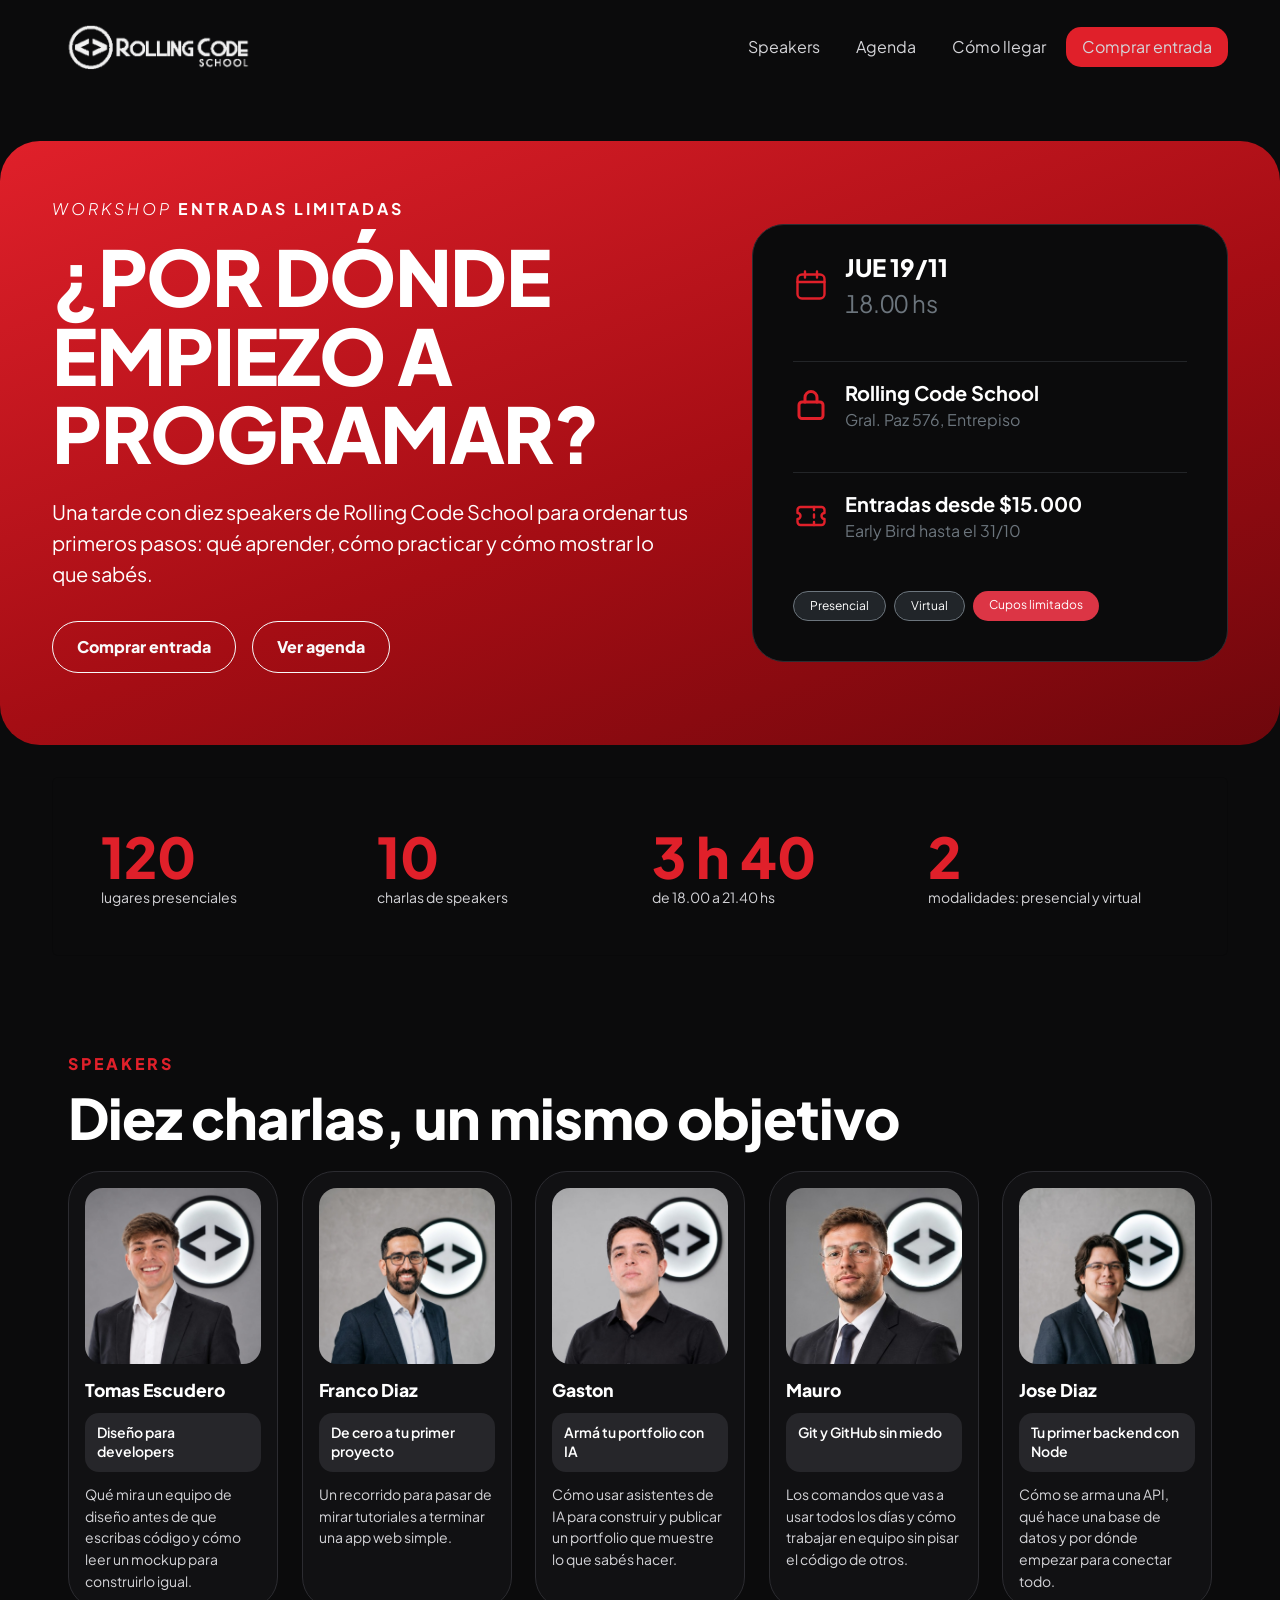
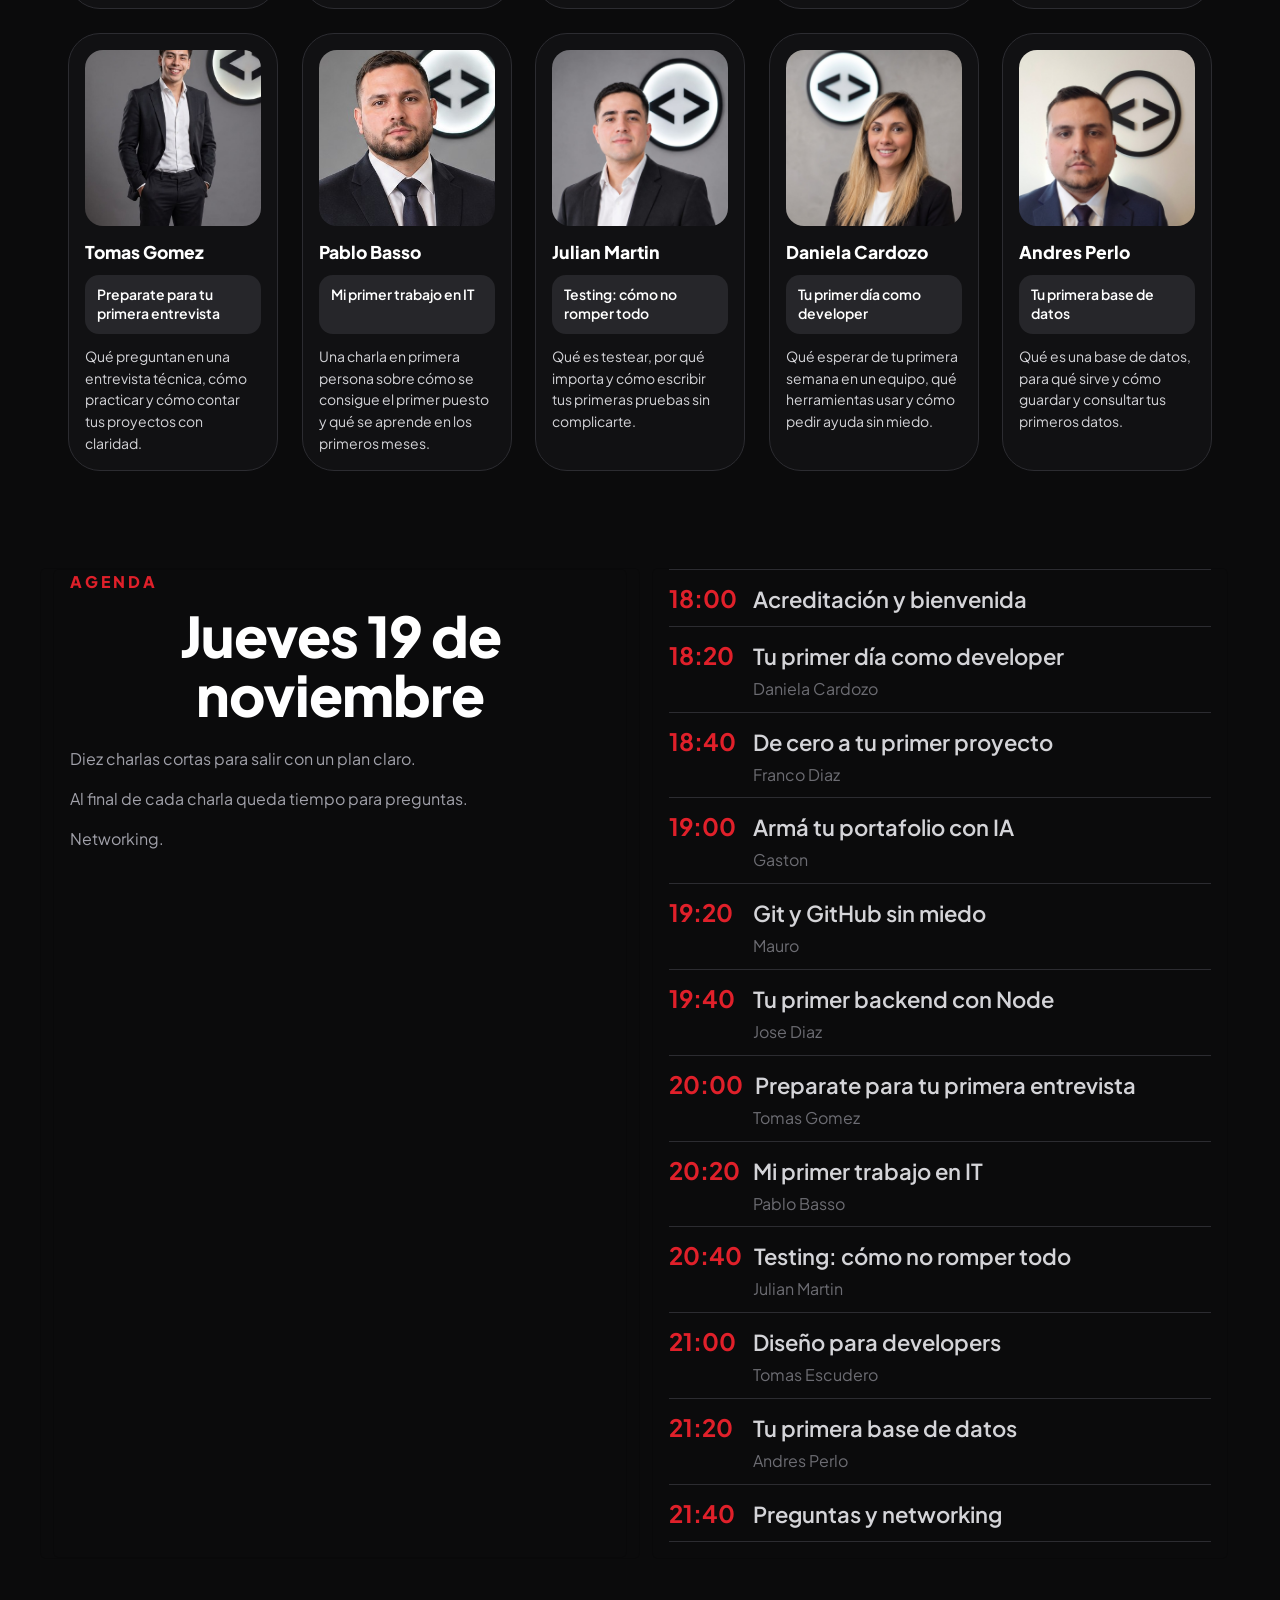
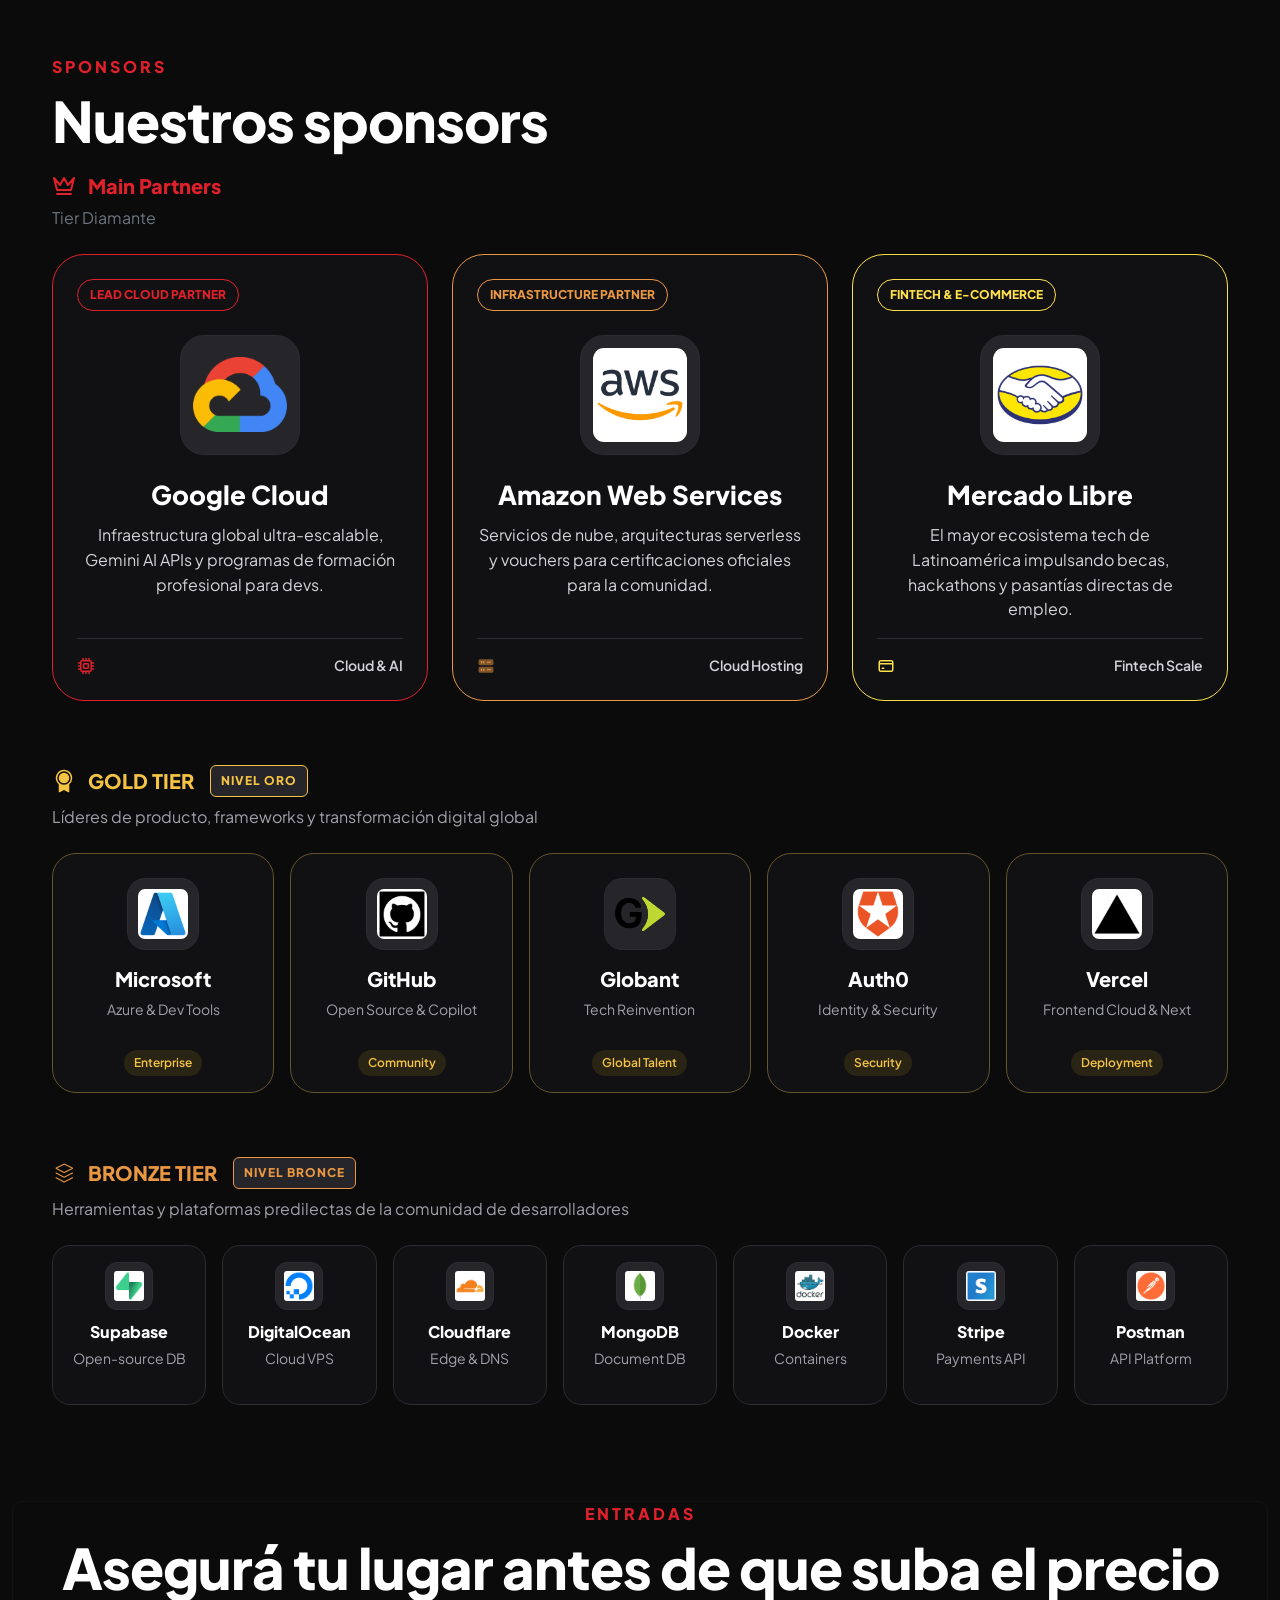
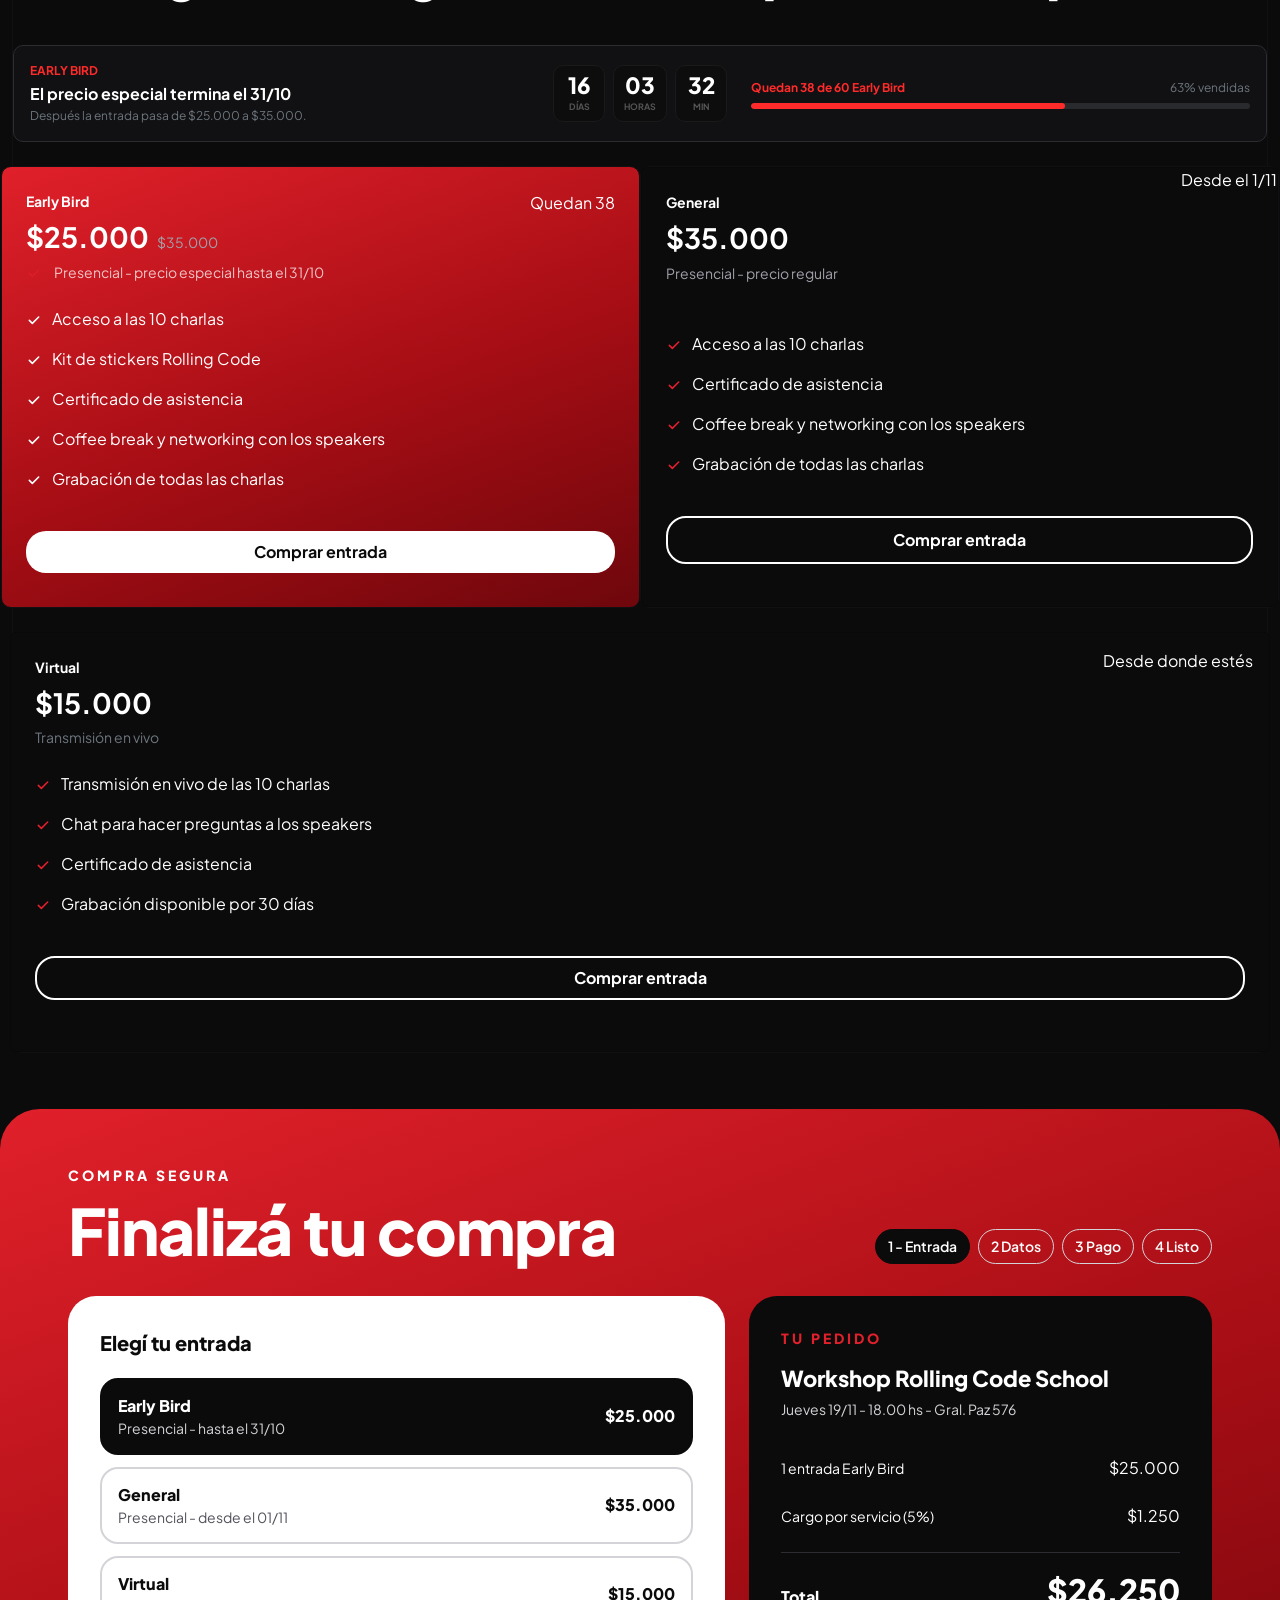
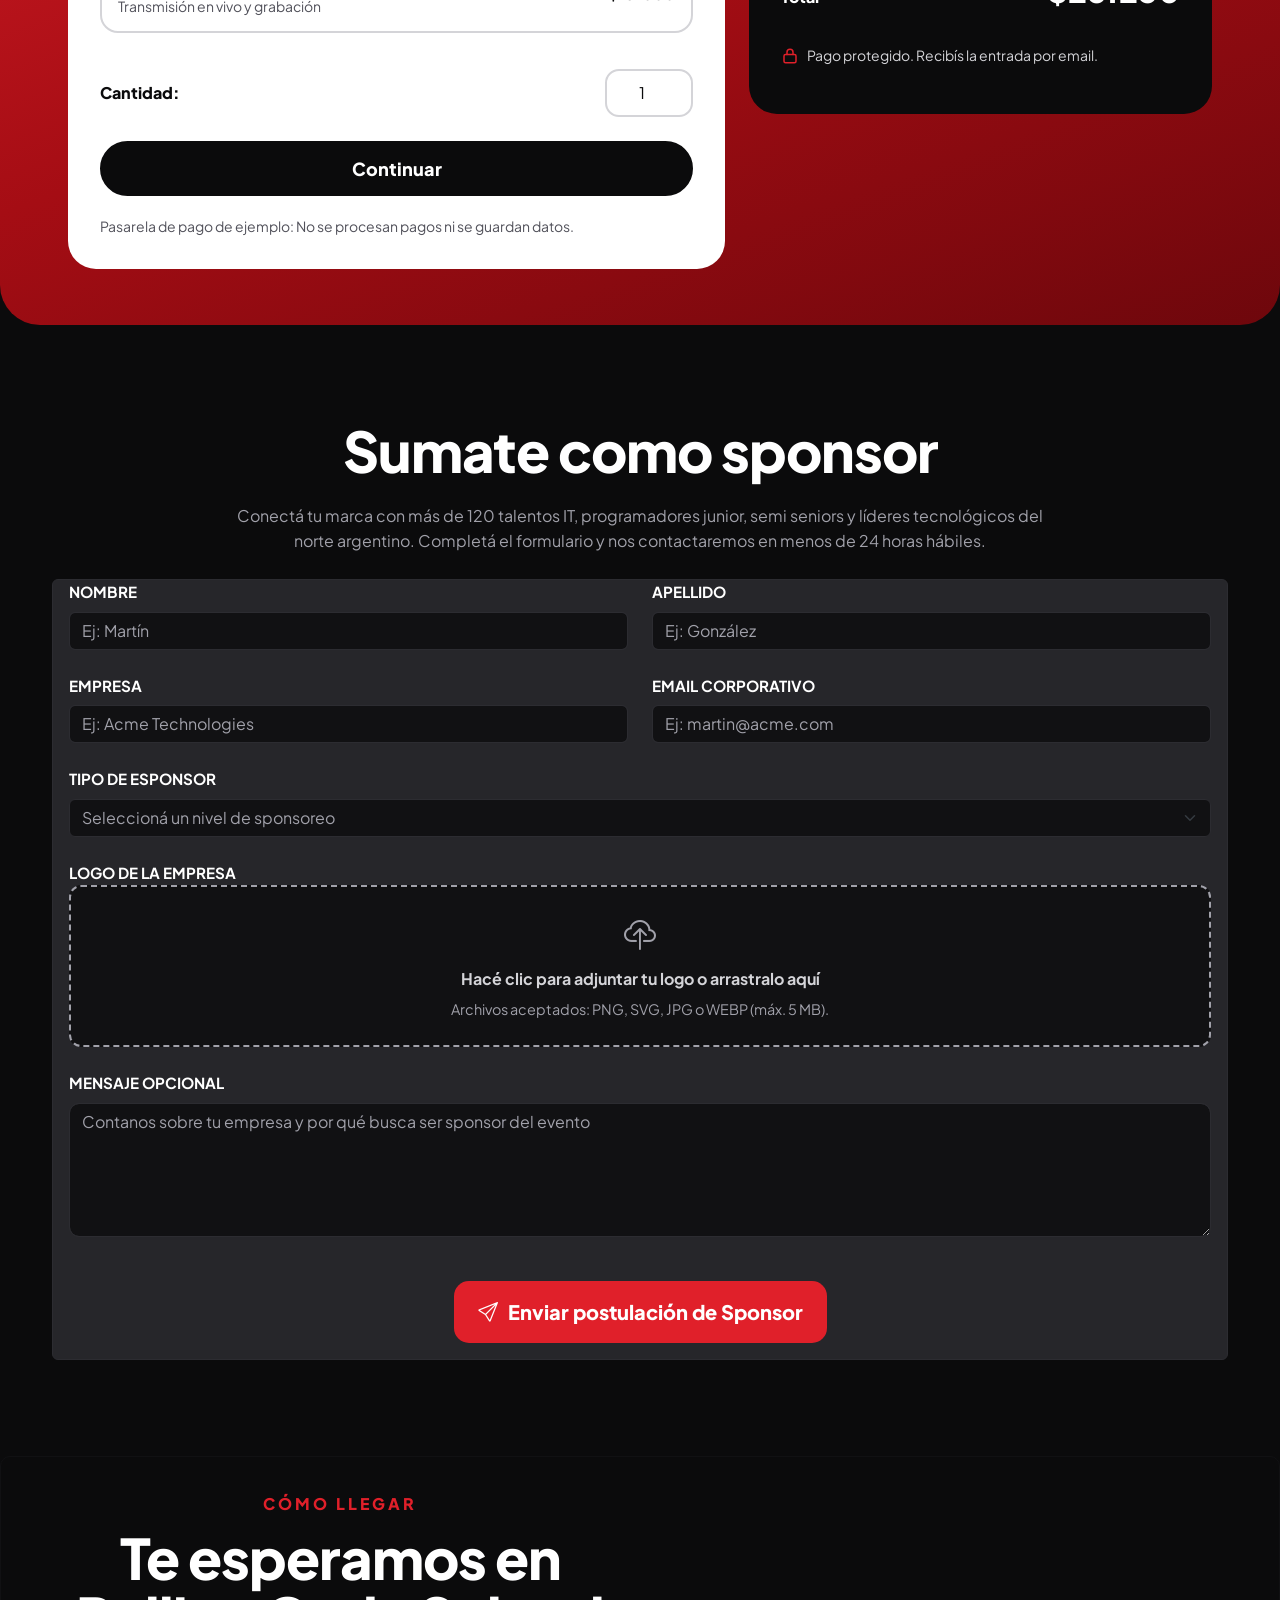
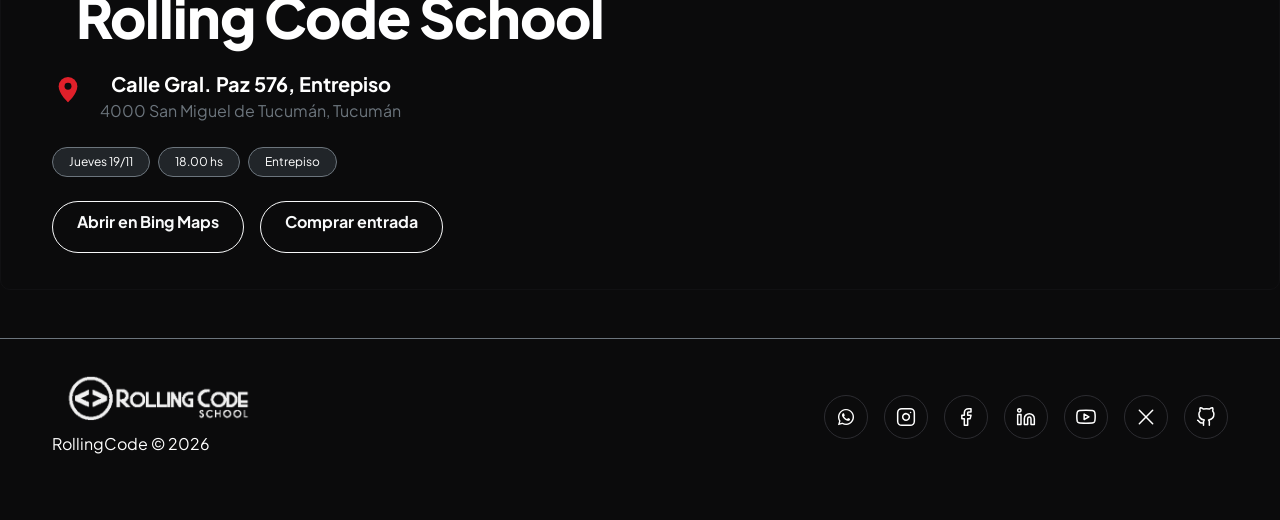
==== commit cdc64126: "feat: Mejoras en estilos de títulos" ====
--- a/landing-workshop/index.html
+++ b/landing-workshop/index.html
@@ -49,7 +49,7 @@
       </nav>
     </header>
     <main>
-      <section class="bloque_hero my-4 mx-auto">
+      <section class="bloque_hero mx-auto">
         <div class="container custom-container">
           <div class="row align-items-center">
             <div class="col-lg-7 pe-lg-5">
@@ -63,13 +63,13 @@
                 <span class="palabra_programar">PROGRAMAR?</span>
               </h1>
 
-              <p class="parrafo-principal mb-5">
+              <p class="parrafo-principal">
                 Una tarde con diez speakers de Rolling Code School para ordenar
                 tus primeros pasos: qué aprender, cómo practicar y cómo mostrar
                 lo que sabés.
               </p>
 
-              <div class="d-flex gap-3 mb-3">
+              <div class="hero-acciones d-flex gap-3 mb-3">
                 <form action="./index.html#fC" method="get" class="d-inline">
                   <button class="btn btn-outline-light rounded-pill px-4">
                     Comprar entrada
@@ -86,7 +86,7 @@
                 </form>
               </div>
             </div>
-            <div class="col-lg-5 mt-5 mt-lg-0">
+            <div class="col-lg-5 mt-4 mt-lg-0">
               <div class="card card_agenda p-4">
                 <div class="card-body">
                   <div class="d-flex align-items-center mb-4">
@@ -159,7 +159,7 @@
         </div>
       </section>
 
-      <section class="container my-5">
+      <section class="container seccion-landing seccion-estadisticas">
         <div class="card card-estadisticas p-4 p-md-5">
           <div class="row text-center text-md-start g-4">
             <div class="col-6 col-lg-3">
@@ -217,10 +217,10 @@
         </div>
       </section>
 
-      <section id="speakers" class="speakers-section">
+      <section id="speakers" class="speakers-section seccion-landing">
         <div class="container">
-          <p class="speakers-label">SPEAKERS</p>
-          <h2 class="speakers-title">Diez charlas, un mismo objetivo</h2>
+          <p class="speakers-label etiqueta-seccion">SPEAKERS</p>
+          <h2 class="speakers-title titulo-seccion">Diez charlas, un mismo objetivo</h2>
           <p class="speakers-ayudaCarrusel">
             Deslizá para conocer a los diez speakers.
           </p>
@@ -307,7 +307,9 @@
             </div>
             <div class="col">
               <article class="speaker-card">
-                <div class="speaker-card__photo-frame speaker-card__photo-frame--zoom">
+                <div
+                  class="speaker-card__photo-frame speaker-card__photo-frame--zoom"
+                >
                   <img
                     class="speaker-card__photo"
                     src="./img/speakers/speaker-06-tomas-gomez.jpg?v=2"
@@ -387,12 +389,13 @@
           </div>
         </div>
       </section>
-      <section id="agenda" class="container bloque-agregado my-4">
+      <section id="agenda" class="container bloque-agregado seccion-landing">
         <div class="row g-4 justify-content-center">
           <div class="card agenda col-12 col-md-6">
             <div class="card h-100">
               <div class="card-body text-center bloque-agregado-izquierda">
-                <h1 class="card-title fw-bold">jueves 19 de noviembre</h1>
+                <p class="etiqueta-seccion">Agenda</p>
+                <h2 class="card-title titulo-seccion">Jueves 19 de noviembre</h2>
                 <p class="card-text">
                   Diez charlas cortas para salir con un plan claro.
                 </p>
@@ -498,11 +501,11 @@
         </div>
       </section>
 
-      <section id="sponsors" class="sponsors-section">
+      <section id="sponsors" class="sponsors-section seccion-landing">
         <div class="container">
           <header class="mb-4">
-            <p class="sponsors-etiqueta">SPONSORS</p>
-            <h2 class="sponsors-titulo">Nuestros sponsors</h2>
+            <p class="sponsors-etiqueta etiqueta-seccion">SPONSORS</p>
+            <h2 class="sponsors-titulo titulo-seccion">Nuestros sponsors</h2>
           </header>
 
           <div class="mb-4">
@@ -885,21 +888,15 @@
           </div>
         </div>
       </section>
-      <div class="container fw-bold">
-        <p></p>
-      </div>
       <div
-        class="contenedor container-fluid min-vh-100 d-flex flex-column justify-content-center align-items-center"
+        class="contenedor entradas-section seccion-landing container-fluid d-flex flex-column align-items-center"
       >
-        <section class="tarjeta mb-5 text-white">
+        <section class="tarjeta text-white">
           <div class="mb-4">
-            <span
-              class="text-danger-custom text-uppercase fw-bold small tracking-wider"
-              ><p>Entradas</p></span
-            >
-            <h1 class="fw-bold mt-1 text-white">
+            <p class="etiqueta-seccion">Entradas</p>
+            <h2 class="titulo-seccion text-white">
               Asegurá tu lugar antes de que suba el precio
-            </h1>
+            </h2>
           </div>
 
           <div class="tarjeta-row text-center">
@@ -1035,7 +1032,7 @@
           </div>
         </section>
       </div>
-      <section id="fC" class="finalizarCompra-section">
+      <section id="fC" class="finalizarCompra-section seccion-landing">
         <div class="container">
           <header class="finalizarCompra-header">
             <p class="finalizarCompra-label">Compra segura</p>
@@ -1155,74 +1152,157 @@
         aria-describedby="pagoModalAyuda"
         tabindex="-1"
       >
-        <a class="pago-modal__fondo" href="#fC" aria-label="Cerrar ventana de datos y pago"></a>
+        <a
+          class="pago-modal__fondo"
+          href="#fC"
+          aria-label="Cerrar ventana de datos y pago"
+        ></a>
         <div class="pago-modal__dialog">
           <section class="modal-content modal-rc-content pago-modal__contenido">
             <div class="modal-header border-0">
               <div>
                 <p class="pago-modal__etiqueta">Pasos 2 y 3 · Datos y pago</p>
-                <h2 id="pagoModalTitulo" class="modal-title fw-bold fs-4">Completá tus datos</h2>
-              </div>
-              <a class="btn-close pago-modal__cerrar" href="#fC" aria-label="Cerrar ventana"></a>
+                <h2 id="pagoModalTitulo" class="modal-title fw-bold fs-4">
+                  Completá tus datos
+                </h2>
+              </div>
+              <a
+                class="btn-close pago-modal__cerrar"
+                href="#fC"
+                aria-label="Cerrar ventana"
+              ></a>
             </div>
             <div class="modal-body border-0 pt-0">
-              <p id="pagoModalAyuda" class="pago-modal__aviso">
-                Compra de ejemplo. Usá datos ficticios: no se procesan pagos ni se envían entradas.
-              </p>
-              <form class="form-validacion" action="#modalCompraExitosa" method="get">
+              <form
+                class="form-validacion"
+                action="#modalCompraExitosa"
+                method="get"
+              >
                 <fieldset class="pago-modal__grupo">
-                  <legend>Datos del asistente</legend>
                   <div class="mb-3">
-                    <label for="nombreUsuario" class="form-label fw-bold small">Nombre completo</label>
-                    <input type="text" class="form-control modal-rc-input px-3" id="nombreUsuario"
-                      maxlength="80" minlength="4" required placeholder="Ej: Alex García" />
+                    <label for="nombreUsuario" class="form-label fw-bold small"
+                      >Nombre completo</label
+                    >
+                    <input
+                      type="text"
+                      class="form-control modal-rc-input px-3"
+                      id="nombreUsuario"
+                      maxlength="80"
+                      minlength="4"
+                      required
+                      placeholder="Ej: Alex García"
+                    />
                   </div>
                   <div class="row g-3">
                     <div class="col-12 col-md-5">
-                      <label for="dniUsuario" class="form-label fw-bold small">DNI</label>
-                      <input type="text" class="form-control modal-rc-input px-3" id="dniUsuario"
-                        minlength="7" maxlength="8" pattern="[0-9]{7,8}" inputmode="numeric"
-                        title="Ingresá 7 u 8 números, sin puntos ni espacios." placeholder="12345678" required />
+                      <label for="dniUsuario" class="form-label fw-bold small"
+                        >DNI</label
+                      >
+                      <input
+                        type="text"
+                        class="form-control modal-rc-input px-3"
+                        id="dniUsuario"
+                        minlength="7"
+                        maxlength="8"
+                        pattern="[0-9]{7,8}"
+                        inputmode="numeric"
+                        title="Ingresá 7 u 8 números, sin puntos ni espacios."
+                        placeholder="12345678"
+                        required
+                      />
                     </div>
                     <div class="col-12 col-md-7">
-                      <label for="emailUsuario" class="form-label fw-bold small">Email</label>
-                      <input type="email" class="form-control modal-rc-input px-3" id="emailUsuario"
-                        maxlength="254" required placeholder="ejemplo@example.com" />
+                      <label for="emailUsuario" class="form-label fw-bold small"
+                        >Email</label
+                      >
+                      <input
+                        type="email"
+                        class="form-control modal-rc-input px-3"
+                        id="emailUsuario"
+                        maxlength="254"
+                        required
+                        placeholder="ejemplo@example.com"
+                      />
                     </div>
                   </div>
                 </fieldset>
                 <fieldset class="pago-modal__grupo">
                   <legend>Pago de demostración</legend>
                   <div class="mb-3">
-                    <label for="tarjeta" class="form-label fw-bold small">Número de tarjeta</label>
-                    <input type="text" class="form-control modal-rc-input px-3" id="tarjeta"
-                      inputmode="numeric" autocomplete="off" pattern="[0-9]{16}" minlength="16" maxlength="16"
-                      title="Ingresá 16 números seguidos, sin espacios." placeholder="0000000000000000"
-                      aria-describedby="pagoTarjetaAyuda" required />
-                    <small id="pagoTarjetaAyuda" class="pago-modal__ayuda">16 números sin espacios. No ingreses una tarjeta real.</small>
+                    <label for="tarjeta" class="form-label fw-bold small"
+                      >Número de tarjeta</label
+                    >
+                    <input
+                      type="text"
+                      class="form-control modal-rc-input px-3"
+                      id="tarjeta"
+                      inputmode="numeric"
+                      autocomplete="off"
+                      pattern="[0-9]{16}"
+                      minlength="16"
+                      maxlength="16"
+                      title="Ingresá 16 números seguidos, sin espacios."
+                      placeholder="0000000000000000"
+                      aria-describedby="pagoTarjetaAyuda"
+                      required
+                    />
+                    <small id="pagoTarjetaAyuda" class="pago-modal__ayuda"
+                      >16 números sin espacios. No ingreses una tarjeta
+                      real.</small
+                    >
                   </div>
                   <div class="row g-3">
                     <div class="col-6">
-                      <label for="vencimiento" class="form-label fw-bold small">Vencimiento</label>
-                      <input type="text" class="form-control modal-rc-input px-3 text-center" id="vencimiento"
-                        placeholder="MM/AA" minlength="5" maxlength="5" pattern="(0[1-9]|1[0-2])/[0-9]{2}"
+                      <label for="vencimiento" class="form-label fw-bold small"
+                        >Vencimiento</label
+                      >
+                      <input
+                        type="text"
+                        class="form-control modal-rc-input px-3 text-center"
+                        id="vencimiento"
+                        placeholder="MM/AA"
+                        minlength="5"
+                        maxlength="5"
+                        pattern="(0[1-9]|1[0-2])/[0-9]{2}"
                         title="Usá MM/AA, con un mes entre 01 y 12. Por ejemplo: 12/30."
-                        aria-describedby="pagoVencimientoAyuda" required />
-                      <small id="pagoVencimientoAyuda" class="pago-modal__ayuda">Ejemplo: 12/30.</small>
+                        aria-describedby="pagoVencimientoAyuda"
+                        required
+                      />
+                      <small id="pagoVencimientoAyuda" class="pago-modal__ayuda"
+                        >Ejemplo: 12/30.</small
+                      >
                     </div>
                     <div class="col-6">
-                      <label for="cvv" class="form-label fw-bold small">CVV</label>
-                      <input type="password" class="form-control modal-rc-input px-3 text-center" id="cvv"
-                        inputmode="numeric" autocomplete="off" placeholder="123" pattern="[0-9]{3,4}"
-                        minlength="3" maxlength="4" title="Ingresá 3 o 4 números."
-                        aria-describedby="pagoCvvAyuda" required />
-                      <small id="pagoCvvAyuda" class="pago-modal__ayuda">3 o 4 números.</small>
+                      <label for="cvv" class="form-label fw-bold small"
+                        >CVV</label
+                      >
+                      <input
+                        type="password"
+                        class="form-control modal-rc-input px-3 text-center"
+                        id="cvv"
+                        inputmode="numeric"
+                        autocomplete="off"
+                        placeholder="123"
+                        pattern="[0-9]{3,4}"
+                        minlength="3"
+                        maxlength="4"
+                        title="Ingresá 3 o 4 números."
+                        aria-describedby="pagoCvvAyuda"
+                        required
+                      />
+                      <small id="pagoCvvAyuda" class="pago-modal__ayuda"
+                        >3 o 4 números.</small
+                      >
                     </div>
                   </div>
                 </fieldset>
                 <div class="modal-footer border-0 p-0">
-                  <button type="submit" class="finalizarCompra-continuar">Confirmar pago de ejemplo</button>
-                  <a class="pago-modal__volver" href="#fC">Volver a mi entrada</a>
+                  <button type="submit" class="finalizarCompra-continuar">
+                    Confirmar pago de ejemplo
+                  </button>
+                  <a class="pago-modal__volver" href="#fC"
+                    >Volver a mi entrada</a
+                  >
                 </div>
               </form>
             </div>
@@ -1249,15 +1329,18 @@
           >
             <div class="pago-modal__check" aria-hidden="true">✓</div>
             <h2 id="compraExitosaTitulo">¡Simulación completada!</h2>
-            <p>Los datos de ejemplo pasaron la validación. No se realizó ningún cobro ni se enviaron entradas.</p>
+            <p>
+              Los datos de ejemplo pasaron la validación. No se realizó ningún
+              cobro ni se enviaron entradas.
+            </p>
             <a class="pago-modal__entendido" href="#fC">Entendido</a>
           </section>
         </div>
       </div>
 
-      <section class="container sponsor-section my-5">
+      <section class="container sponsor-section seccion-landing">
         <header class="sponsor-section__header">
-          <h2 class="sponsor-section__title text-center">
+          <h2 class="sponsor-section__title titulo-seccion text-center">
             Sumate como sponsor
           </h2>
           <p class="sponsor-section__subtitle text-center">
@@ -1377,21 +1460,14 @@
         </div>
       </section>
 
-      <section id="como-llegar" class="tarjeta mb-5 py-5 text-white">
+      <section id="como-llegar" class="tarjeta seccion-landing text-white">
         <div class="container custom-container">
           <div class="row align-items-center g-4">
             <div class="col-lg-6">
-              <p
-                class="text-danger-custom text-uppercase fw-bold small tracking-wider mb-2"
-              >
-                Cómo llegar
-              </p>
-
-              <h1 class="fw-bold mb-4 text-white">Te esperamos en</h1>
-              <h1 class="fw-bold mb-4 text-white">
-                Rolling Code <br />
-                School
-              </h1>
+              <p class="etiqueta-seccion">Cómo llegar</p>
+              <h2 class="titulo-seccion text-white">
+                Te esperamos en<br />Rolling Code School
+              </h2>
               <div class="d-flex align-items-start gap-3 mb-4">
                 <img
                   src="./img/iconos/ubicacion.svg"
@@ -1429,7 +1505,9 @@
 
               <div class="d-flex gap-3 mt-4">
                 <a
-                  href="https://www.bing.com/maps?q=Calle%20General%20Paz%20576%2C%20San%20Miguel%20de%20Tucum%C3%A1n%2C%20Tucum%C3%A1n%2C%20Argentina" target="_blank" rel="noopener noreferrer"
+                  href="https://www.bing.com/maps?q=Calle%20General%20Paz%20576%2C%20San%20Miguel%20de%20Tucum%C3%A1n%2C%20Tucum%C3%A1n%2C%20Argentina"
+                  target="_blank"
+                  rel="noopener noreferrer"
                   class="btn btn-outline-light rounded-pill px-4 py-2 fw-bold"
                 >
                   Abrir en Bing Maps
--- a/landing-workshop/css/styles.css
+++ b/landing-workshop/css/styles.css
@@ -732,16 +732,7 @@
   letter-spacing: 1px;
   text-transform: uppercase;
 }
-.pago-modal__aviso {
-  margin-bottom: 24px;
-  padding: 12px 16px;
-  border-left: 3px solid var(--rc-red);
-  border-radius: 8px;
-  background-color: var(--rc-black);
-  color: var(--rc-text-soft);
-  font-size: 14px;
-  line-height: 1.55;
-}
+
 .pago-modal__grupo {
   min-width: 0;
   margin-bottom: 24px;
@@ -1584,3 +1575,122 @@
     box-shadow: 0 0 24px -8px var(--sponsor-acento, var(--rc-red));
   }
 }
+
+/* Consistent spacing between landing sections */
+.bloque_hero {
+  margin-top: 48px;
+  margin-bottom: 0;
+}
+
+main > .seccion-landing {
+  margin-top: 96px;
+  margin-bottom: 0;
+}
+
+main > .seccion-estadisticas {
+  margin-top: 32px;
+}
+
+main > .finalizarCompra-section {
+  margin-top: 56px;
+}
+
+.speakers-section.seccion-landing {
+  padding-block: 0;
+}
+
+@media (max-width: 767.98px) {
+  .bloque_hero {
+    margin-top: 24px;
+  }
+
+  main > .seccion-landing {
+    margin-top: 48px;
+  }
+
+  main > .seccion-estadisticas {
+    margin-top: 24px;
+  }
+}
+
+/* Shared section typography */
+.titulo-seccion {
+  margin-bottom: 24px;
+  color: var(--rc-white);
+  font-size: clamp(34px, 4.5vw, 56px);
+  font-weight: 800;
+  line-height: 1.05;
+  letter-spacing: -1px;
+}
+
+.etiqueta-seccion {
+  margin-bottom: 12px;
+  color: var(--rc-red);
+  font-size: 16px;
+  font-weight: 800;
+  letter-spacing: 3px;
+  text-transform: uppercase;
+}
+
+#agenda .evento {
+  font-size: 22px;
+  font-weight: 600;
+  line-height: 1.5;
+}
+
+#agenda .subtexto-agenda {
+  font-size: 16px;
+  line-height: 1.55;
+}
+
+.sponsor-section__subtitle {
+  max-width: 70ch;
+  margin-inline: auto;
+  line-height: 1.55;
+}
+
+/* Keep button feedback subtle and consistent. */
+.bloque_hero .btn,
+.finalizarCompra-continuar,
+.sponsor-form__submit {
+  transition:
+    background-color 0.2s ease,
+    border-color 0.2s ease,
+    color 0.2s ease;
+}
+
+.bloque_hero .parrafo-principal {
+  margin-bottom: 32px;
+}
+
+@media (max-width: 767.98px) {
+  .bloque_hero {
+    max-height: none;
+  }
+
+  .bloque_hero .parrafo-principal {
+    margin-bottom: 24px;
+    font-size: 18px;
+    line-height: 1.55;
+  }
+
+  .hero-acciones {
+    flex-direction: column;
+  }
+
+  .hero-acciones form,
+  .hero-acciones .btn {
+    width: 100%;
+  }
+}
+
+@media (prefers-reduced-motion: reduce) {
+  .bloque_hero .btn,
+  .finalizarCompra-continuar,
+  .sponsor-form__submit,
+  .sponsors-tarjeta,
+  .speaker-card,
+  .speaker-card__talk {
+    transition: none;
+  }
+}
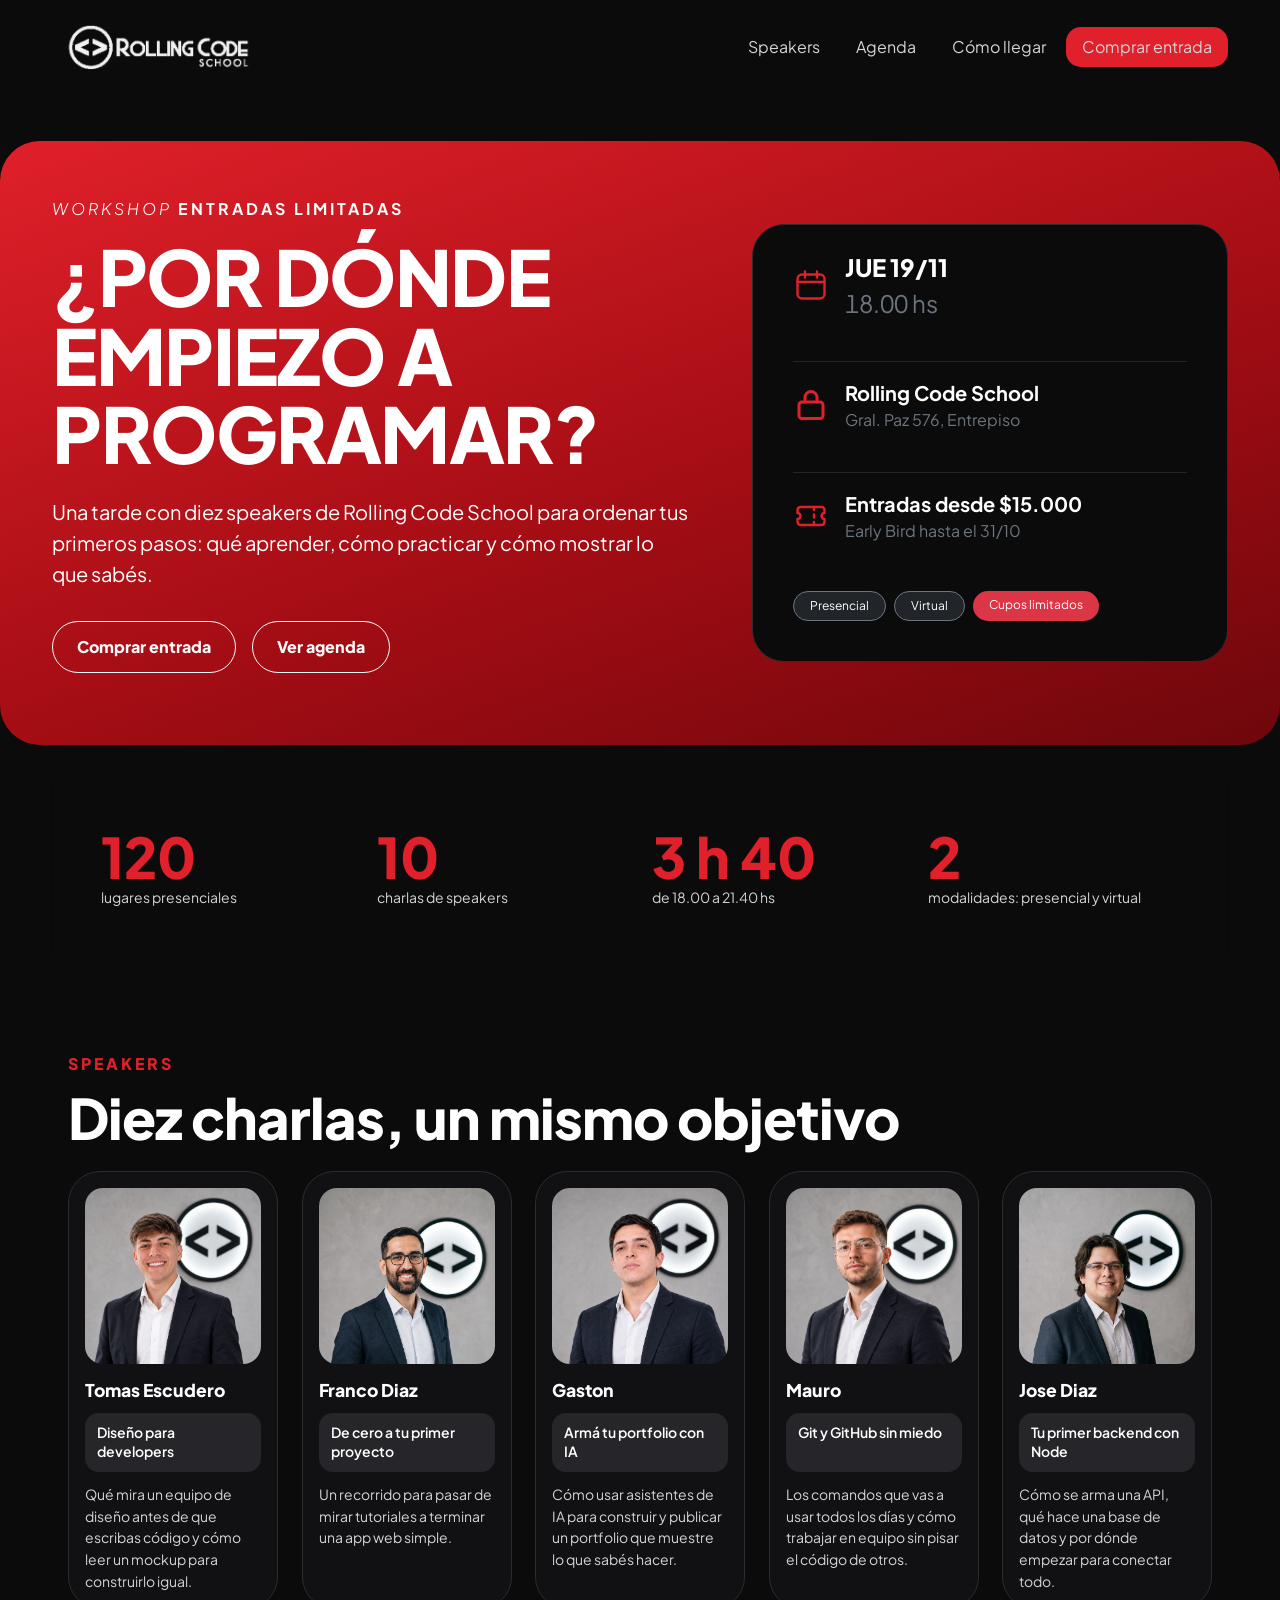
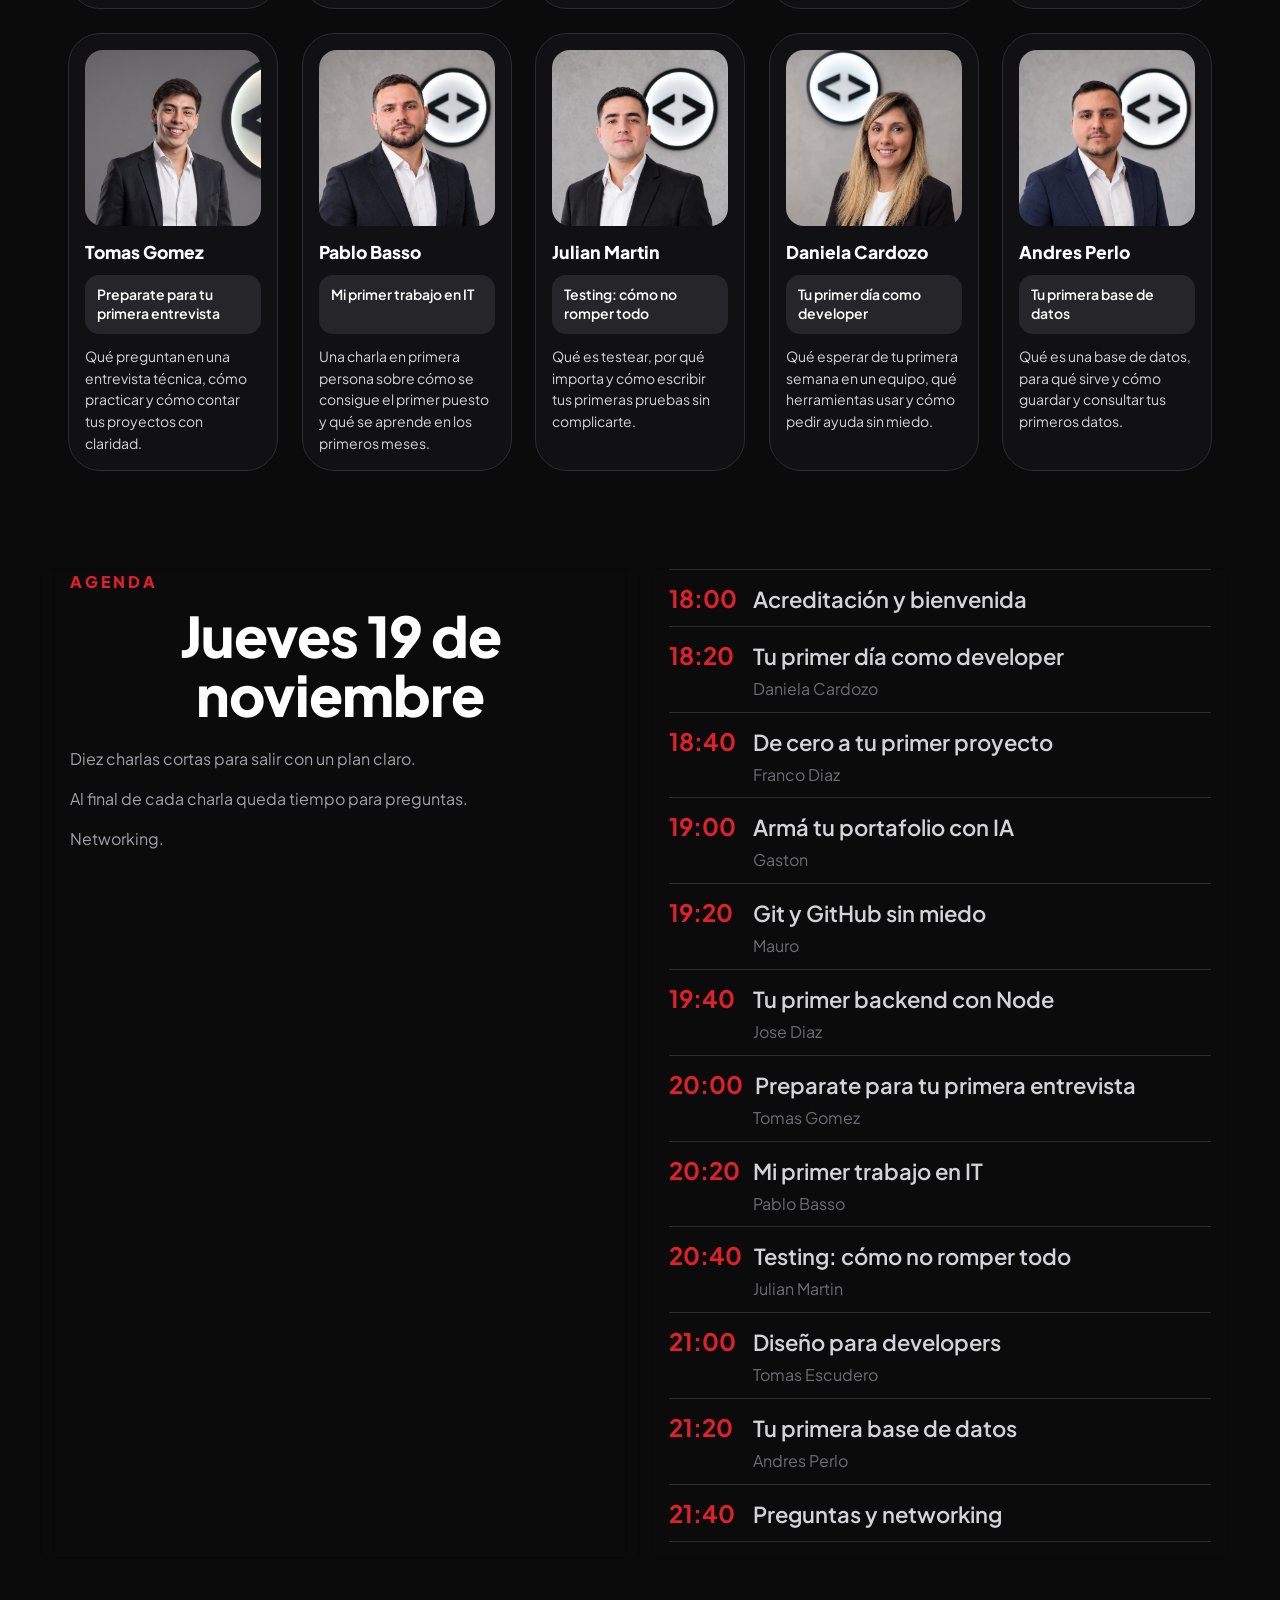
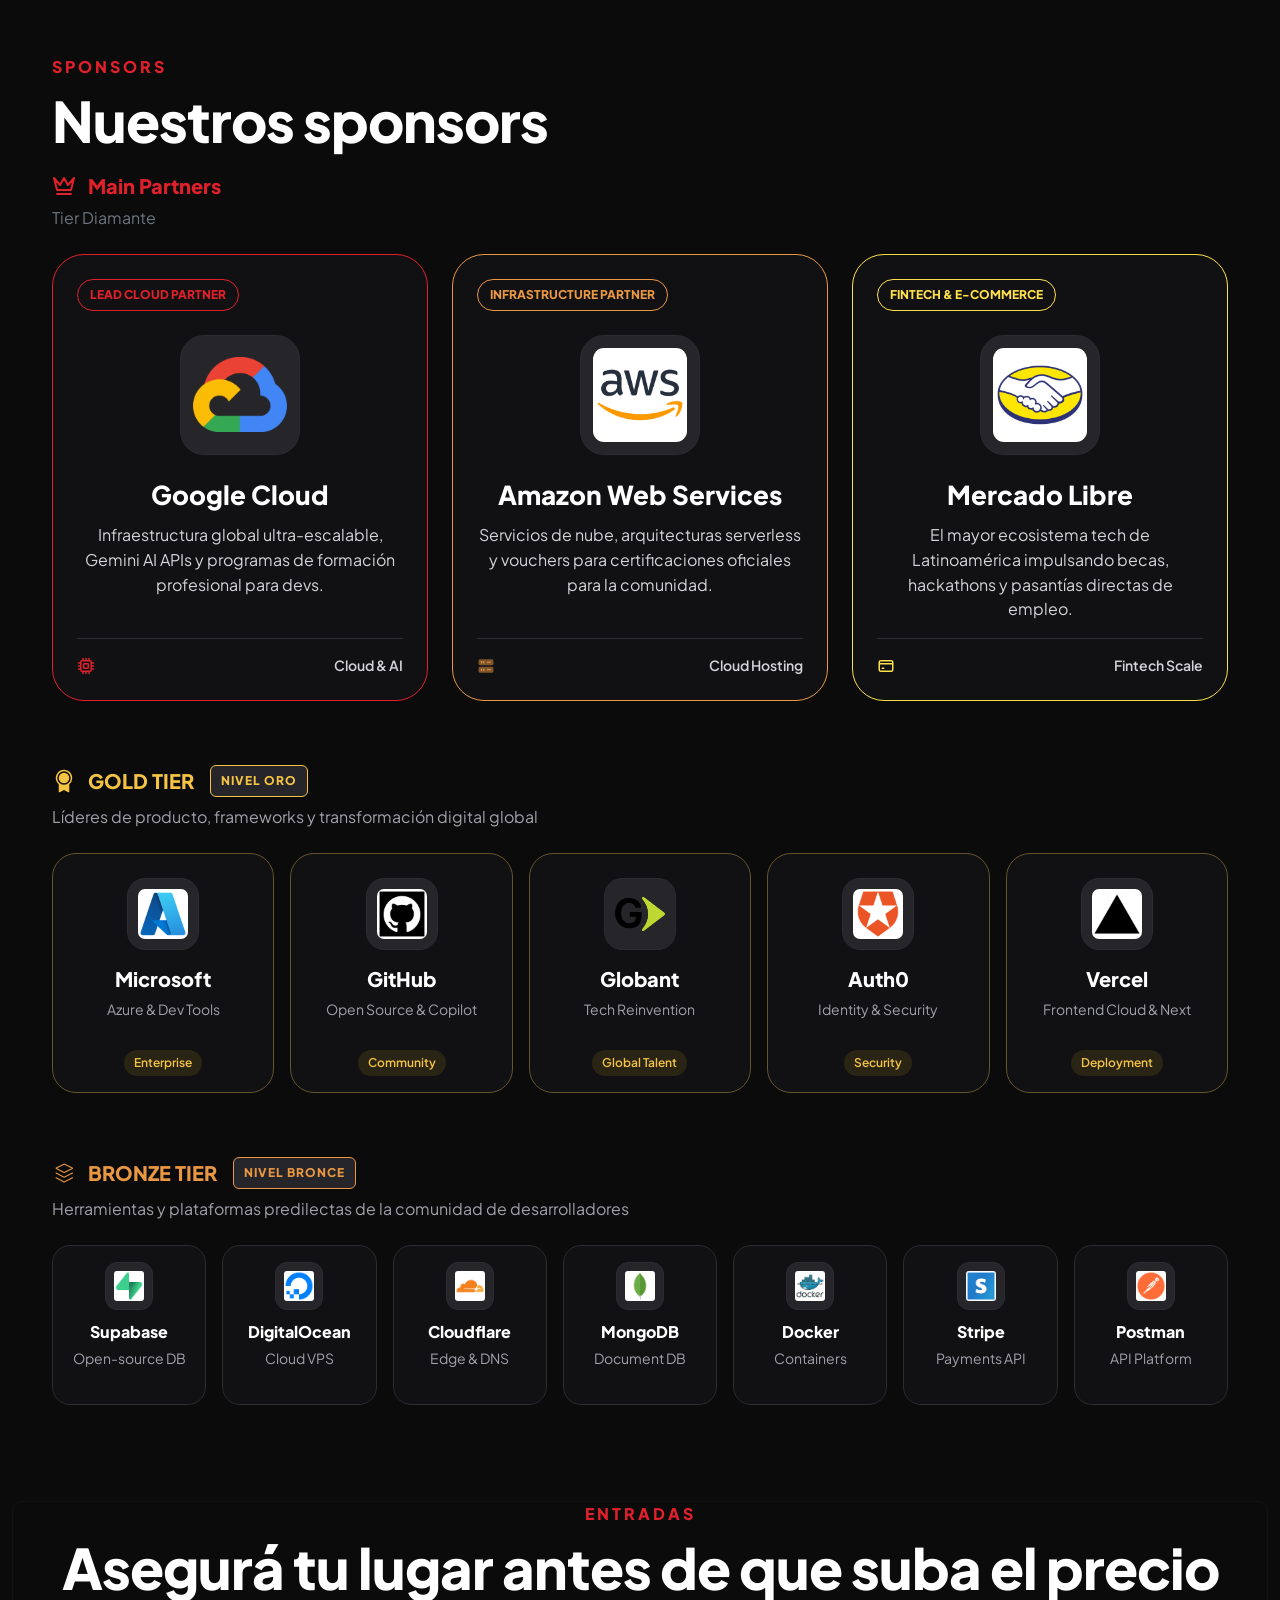
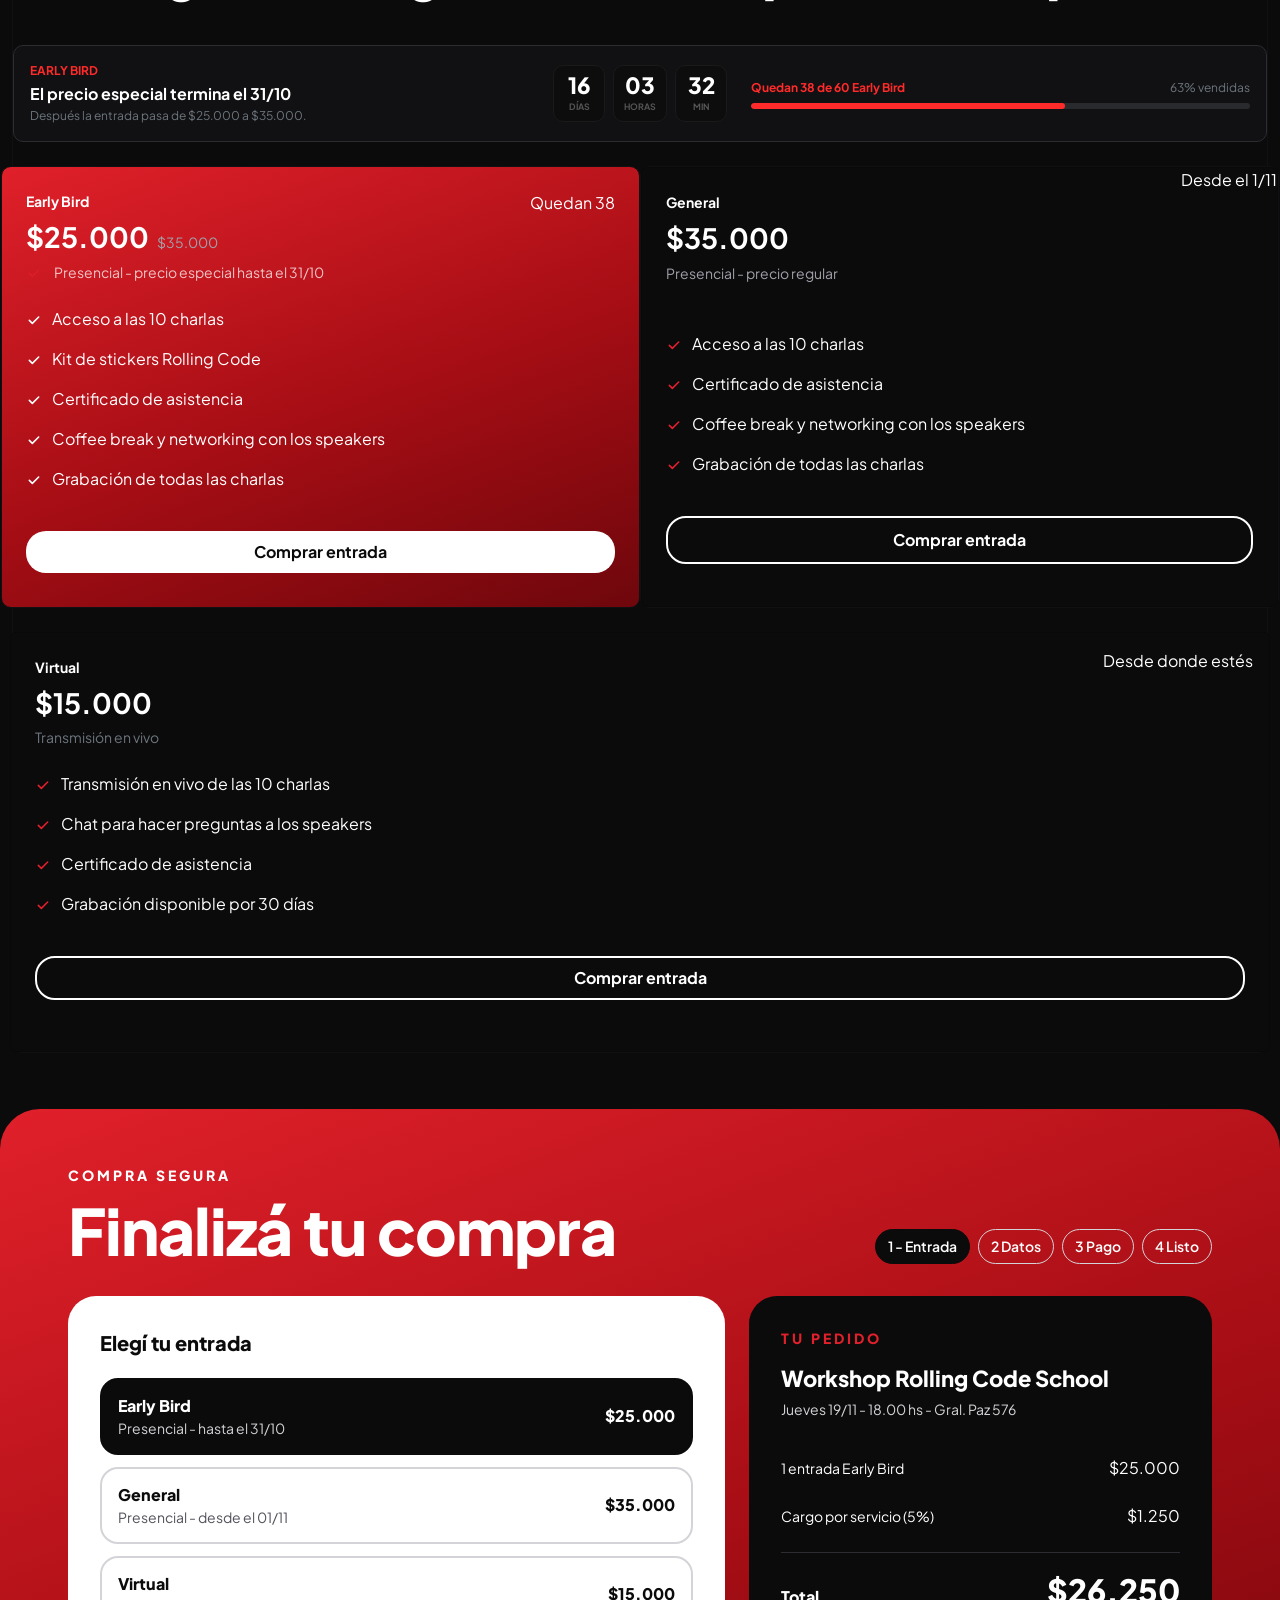
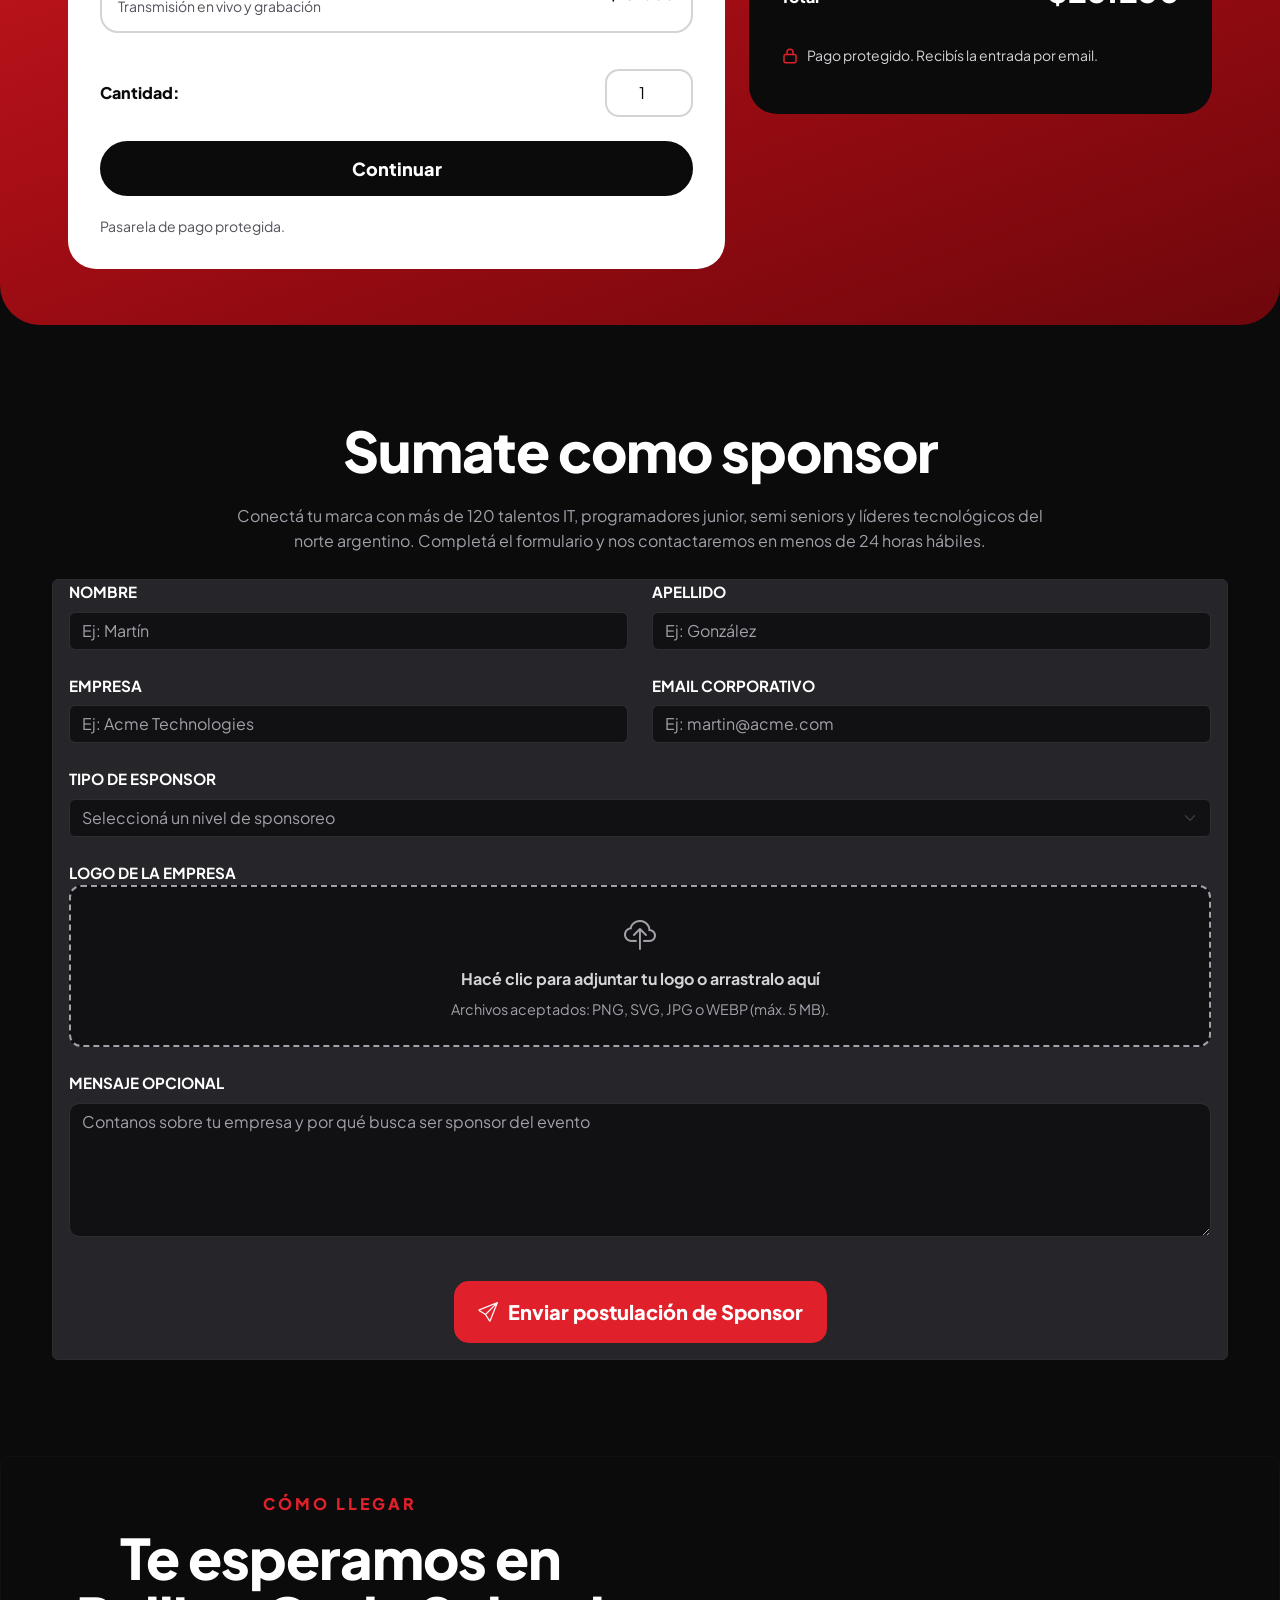
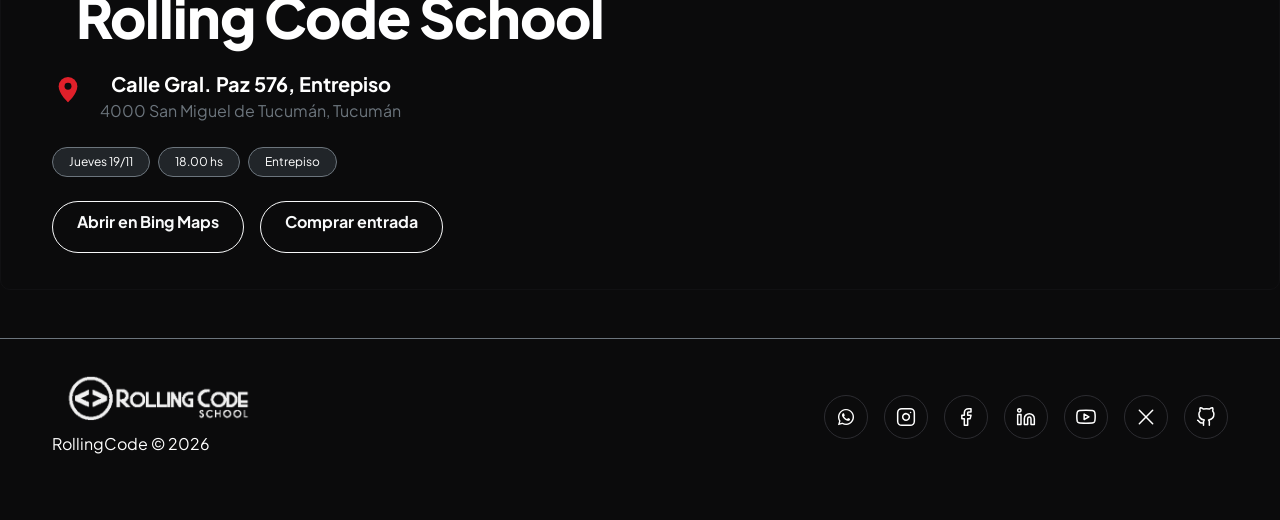
==== commit 230426bc: "Fix: Se reemplazó las fotos de speakers y detalles minimos extras" ====
--- a/landing-workshop/index.html
+++ b/landing-workshop/index.html
@@ -31,7 +31,22 @@
           class="site-header__logo"
         />
       </a>
-      <nav class="navegacion-principal" aria-label="Navegación principal">
+      <input
+        class="site-header__control"
+        type="checkbox"
+        id="menu-principal"
+        aria-controls="enlaces-principales"
+        aria-label="Mostrar u ocultar el menú principal"
+      />
+      <label class="site-header__boton" for="menu-principal">
+        <span class="site-header__hamburguesa" aria-hidden="true"></span>
+        Menú
+      </label>
+      <nav
+        class="navegacion-principal"
+        id="enlaces-principales"
+        aria-label="Navegación principal"
+      >
         <ul class="nav nav-pills">
           <li class="nav-item">
             <a class="nav-link" href="#speakers">Speakers</a>
@@ -220,7 +235,9 @@
       <section id="speakers" class="speakers-section seccion-landing">
         <div class="container">
           <p class="speakers-label etiqueta-seccion">SPEAKERS</p>
-          <h2 class="speakers-title titulo-seccion">Diez charlas, un mismo objetivo</h2>
+          <h2 class="speakers-title titulo-seccion">
+            Diez charlas, un mismo objetivo
+          </h2>
           <p class="speakers-ayudaCarrusel">
             Deslizá para conocer a los diez speakers.
           </p>
@@ -234,7 +251,7 @@
               <article class="speaker-card">
                 <img
                   class="speaker-card__photo"
-                  src="./img/speakers/speaker-01-tomas-escudero.jpg"
+                  src="./img/speakers/speaker-01-tomas-escudero.png"
                   alt="Tomas Escudero"
                 />
                 <h3 class="speaker-card__name">Tomas Escudero</h3>
@@ -264,7 +281,7 @@
               <article class="speaker-card">
                 <img
                   class="speaker-card__photo"
-                  src="./img/speakers/speaker-03-gaston.jpg"
+                  src="./img/speakers/speaker-03-gaston.png"
                   alt="Gaston"
                 />
                 <h3 class="speaker-card__name">Gaston</h3>
@@ -279,7 +296,7 @@
               <article class="speaker-card">
                 <img
                   class="speaker-card__photo"
-                  src="./img/speakers/speaker-04-mauro.jpg"
+                  src="./img/speakers/speaker-04-mauro.png"
                   alt="Mauro"
                 />
                 <h3 class="speaker-card__name">Mauro</h3>
@@ -312,7 +329,7 @@
                 >
                   <img
                     class="speaker-card__photo"
-                    src="./img/speakers/speaker-06-tomas-gomez.jpg?v=2"
+                    src="./img/speakers/speaker-06-tomas-gomez.jpg"
                     alt="Tomas Gomez"
                   />
                 </div>
@@ -330,7 +347,7 @@
               <article class="speaker-card">
                 <img
                   class="speaker-card__photo"
-                  src="./img/speakers/speaker-07-pablo-basso.jpg"
+                  src="./img/speakers/speaker-07-pablo-basso.png"
                   alt="Pablo Basso"
                 />
                 <h3 class="speaker-card__name">Pablo Basso</h3>
@@ -345,7 +362,7 @@
               <article class="speaker-card">
                 <img
                   class="speaker-card__photo"
-                  src="./img/speakers/speaker-08-julian-martin.jpg"
+                  src="./img/speakers/speaker-08-julian-martin.png"
                   alt="Julian Martin"
                 />
                 <h3 class="speaker-card__name">Julian Martin</h3>
@@ -375,7 +392,7 @@
               <article class="speaker-card">
                 <img
                   class="speaker-card__photo speaker-card__photo--andres"
-                  src="./img/speakers/speaker-10-andres-perlo.jpg?v=2"
+                  src="./img/speakers/speaker-10-andres-perlo.png"
                   alt="Andres Perlo"
                 />
                 <h3 class="speaker-card__name">Andres Perlo</h3>
@@ -395,7 +412,9 @@
             <div class="card h-100">
               <div class="card-body text-center bloque-agregado-izquierda">
                 <p class="etiqueta-seccion">Agenda</p>
-                <h2 class="card-title titulo-seccion">Jueves 19 de noviembre</h2>
+                <h2 class="card-title titulo-seccion">
+                  Jueves 19 de noviembre
+                </h2>
                 <p class="card-text">
                   Diez charlas cortas para salir con un plan claro.
                 </p>
@@ -1101,8 +1120,7 @@
                 </a>
 
                 <p class="finalizarCompra-aclaracion">
-                  Pasarela de pago de ejemplo: No se procesan pagos ni se
-                  guardan datos.
+                  Pasarela de pago protegida.
                 </p>
               </form>
             </div>
@@ -1161,7 +1179,7 @@
           <section class="modal-content modal-rc-content pago-modal__contenido">
             <div class="modal-header border-0">
               <div>
-                <p class="pago-modal__etiqueta">Pasos 2 y 3 · Datos y pago</p>
+                <p class="pago-modal__etiqueta">Pasos 2 y 3 - Datos y pago</p>
                 <h2 id="pagoModalTitulo" class="modal-title fw-bold fs-4">
                   Completá tus datos
                 </h2>
@@ -1221,13 +1239,13 @@
                         id="emailUsuario"
                         maxlength="254"
                         required
-                        placeholder="ejemplo@example.com"
+                        placeholder="ejemplo@examplemail.com"
                       />
                     </div>
                   </div>
                 </fieldset>
                 <fieldset class="pago-modal__grupo">
-                  <legend>Pago de demostración</legend>
+                  <legend>Pago</legend>
                   <div class="mb-3">
                     <label for="tarjeta" class="form-label fw-bold small"
                       >Número de tarjeta</label
@@ -1247,8 +1265,7 @@
                       required
                     />
                     <small id="pagoTarjetaAyuda" class="pago-modal__ayuda"
-                      >16 números sin espacios. No ingreses una tarjeta
-                      real.</small
+                      >16 números sin espacios.</small
                     >
                   </div>
                   <div class="row g-3">
@@ -1269,7 +1286,7 @@
                         required
                       />
                       <small id="pagoVencimientoAyuda" class="pago-modal__ayuda"
-                        >Ejemplo: 12/30.</small
+                        >Ejemplo: 12/30</small
                       >
                     </div>
                     <div class="col-6">
@@ -1291,14 +1308,14 @@
                         required
                       />
                       <small id="pagoCvvAyuda" class="pago-modal__ayuda"
-                        >3 o 4 números.</small
+                        >3 o 4 números</small
                       >
                     </div>
                   </div>
                 </fieldset>
                 <div class="modal-footer border-0 p-0">
                   <button type="submit" class="finalizarCompra-continuar">
-                    Confirmar pago de ejemplo
+                    Confirmar pago
                   </button>
                   <a class="pago-modal__volver" href="#fC"
                     >Volver a mi entrada</a
--- a/landing-workshop/css/styles.css
+++ b/landing-workshop/css/styles.css
@@ -273,6 +273,10 @@
   gap: 24px;
   padding-block: 12px;
 }
+.site-header__control,
+.site-header__boton {
+  display: none;
+}
 .site-header__brand {
   display: block;
   flex: 0 0 auto;
@@ -986,8 +990,9 @@
   border-radius: 18px;
 }
 .speaker-card__photo-frame--zoom .speaker-card__photo {
-  transform: scale(1.5);
-  transform-origin: center 30%;
+  object-position: center top;
+  transform: scale(2.2);
+  transform-origin: center 10%;
 }
 .speaker-card__photo--andres {
   object-position: center 25%;
@@ -1379,20 +1384,60 @@
     max-width: 1200px;
   }
   .site-header {
-    align-items: flex-start;
-    flex-direction: column;
+    position: relative;
+    flex-wrap: wrap;
     gap: 12px;
+  }
+  .site-header__control {
+    display: block;
+    position: absolute;
+    width: 1px;
+    height: 1px;
+    overflow: hidden;
+    clip-path: inset(50%);
+  }
+  .site-header__boton {
+    display: flex;
+    align-items: center;
+    justify-content: center;
+    gap: 10px;
+    min-height: 44px;
+    padding: 10px 14px;
+    border: 1px solid var(--rc-border);
+    border-radius: 12px;
+    color: var(--rc-white);
+    background-color: var(--rc-surface);
+    cursor: pointer;
+  }
+  .site-header__hamburguesa {
+    width: 18px;
+    height: 14px;
+    border-top: 2px solid currentColor;
+    border-bottom: 2px solid currentColor;
+    background: linear-gradient(currentColor, currentColor) center / 100% 2px no-repeat;
+  }
+  .site-header__control:checked + .site-header__boton {
+    border-color: var(--rc-red);
+    background-color: var(--rc-red);
+  }
+  .site-header__control:checked ~ .navegacion-principal {
+    display: block;
   }
   .site-header__logo {
     width: clamp(120px, 35vw, 150px);
   }
   .navegacion-principal {
+    display: none;
     width: 100%;
+    padding: 12px;
+    border: 1px solid var(--rc-border);
+    border-radius: 16px;
+    background-color: var(--rc-surface);
   }
   .navegacion-principal .nav {
     display: grid;
-    grid-template-columns: repeat(2, minmax(0, 1fr));
-    gap: 4px;
+    grid-template-columns: 1fr;
+    gap: 8px;
     width: 100%;
   }
   .navegacion-principal .nav-item,
@@ -1401,8 +1446,10 @@
     width: 100%;
   }
   .navegacion-principal .nav-link {
-    padding: 0.35rem 0.4rem;
-    text-align: center;
+    display: flex;
+    align-items: center;
+    min-height: 44px;
+    padding: 10px 14px;
   }
   .bloque_hero {
     width: calc(100% - 24px);
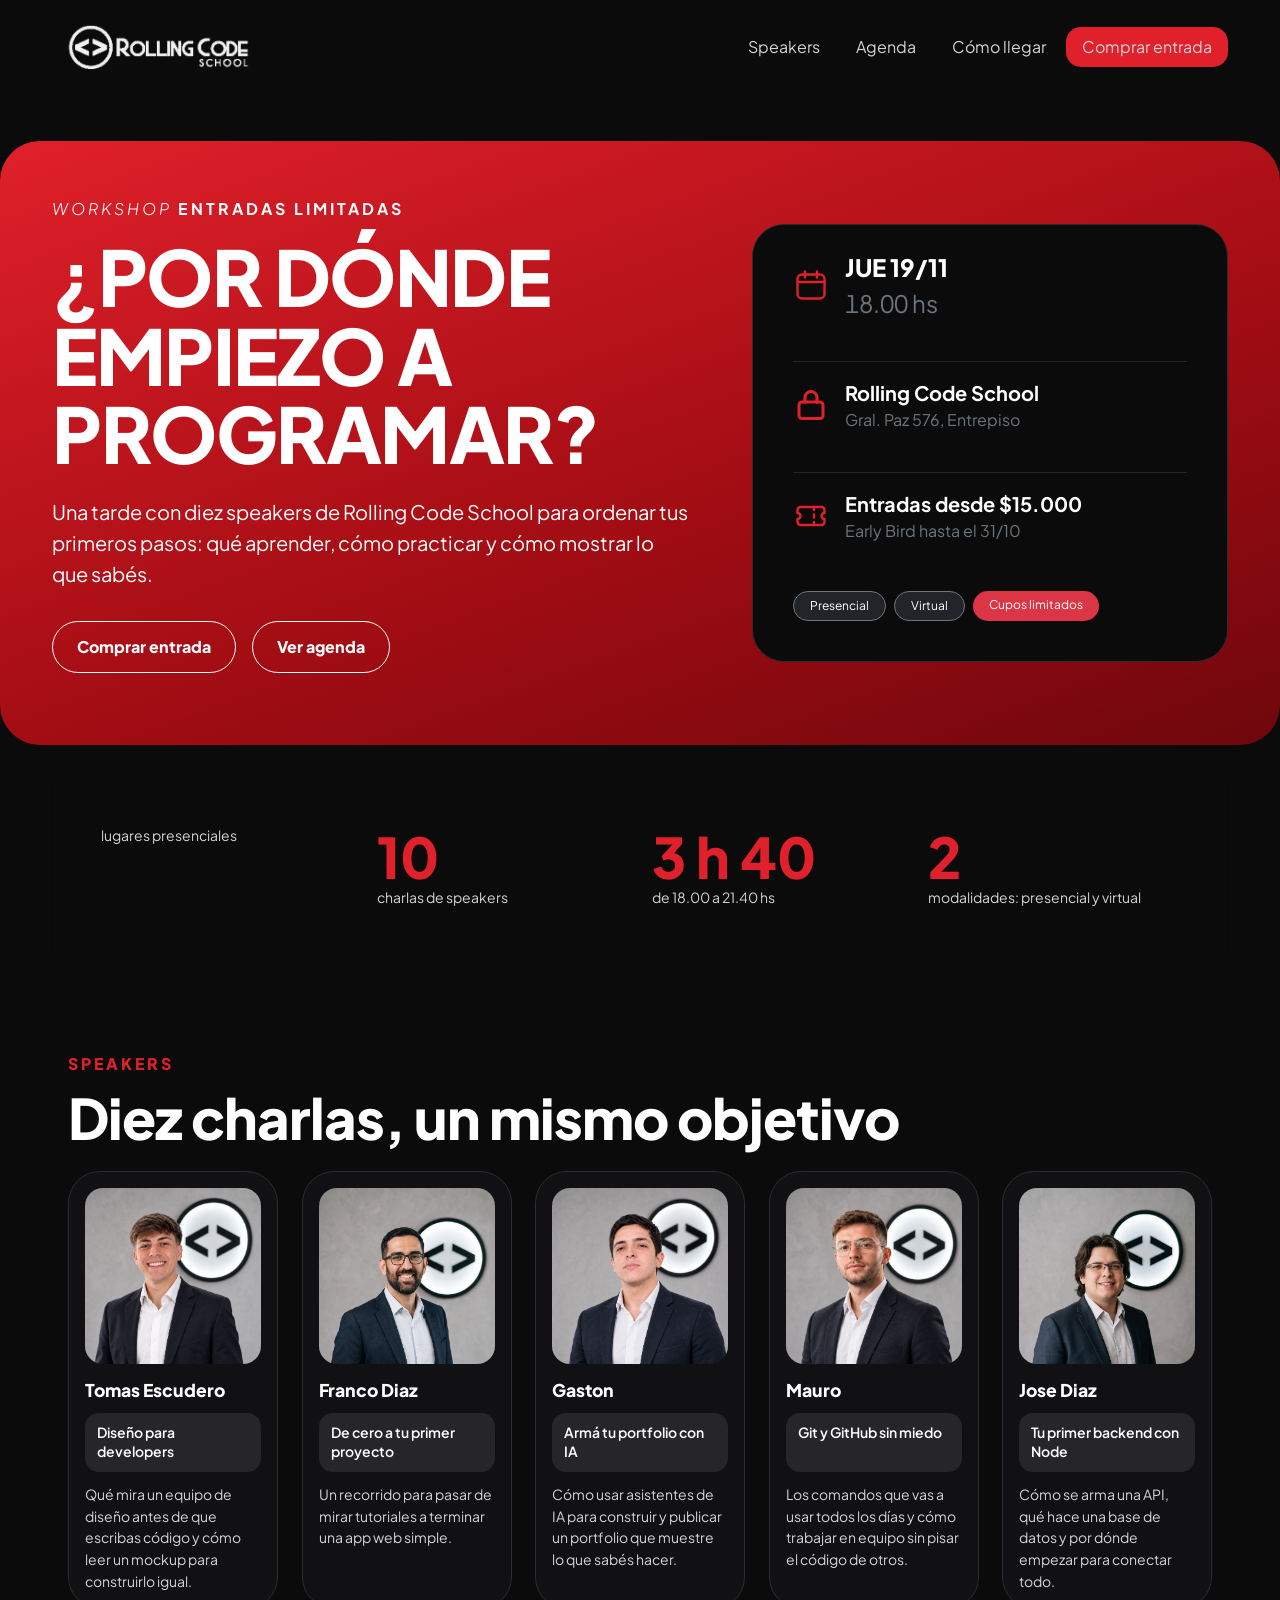
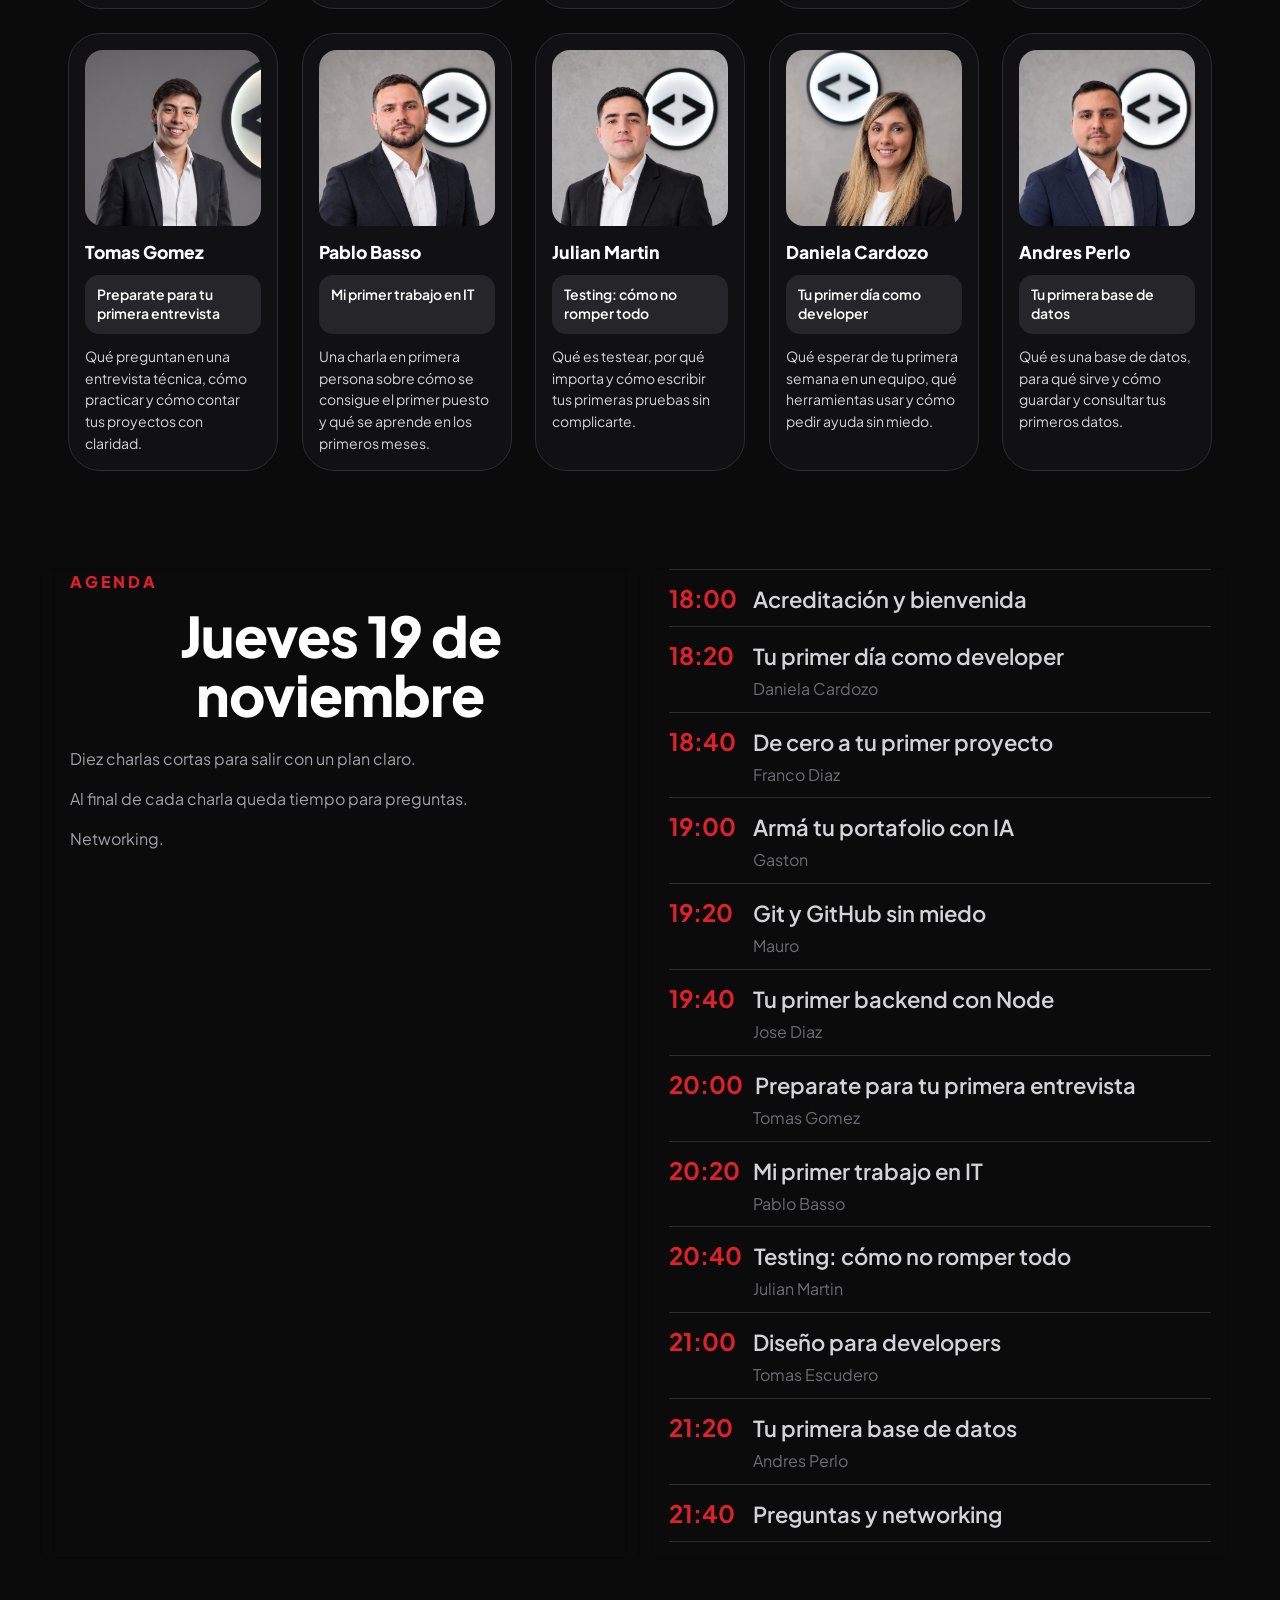
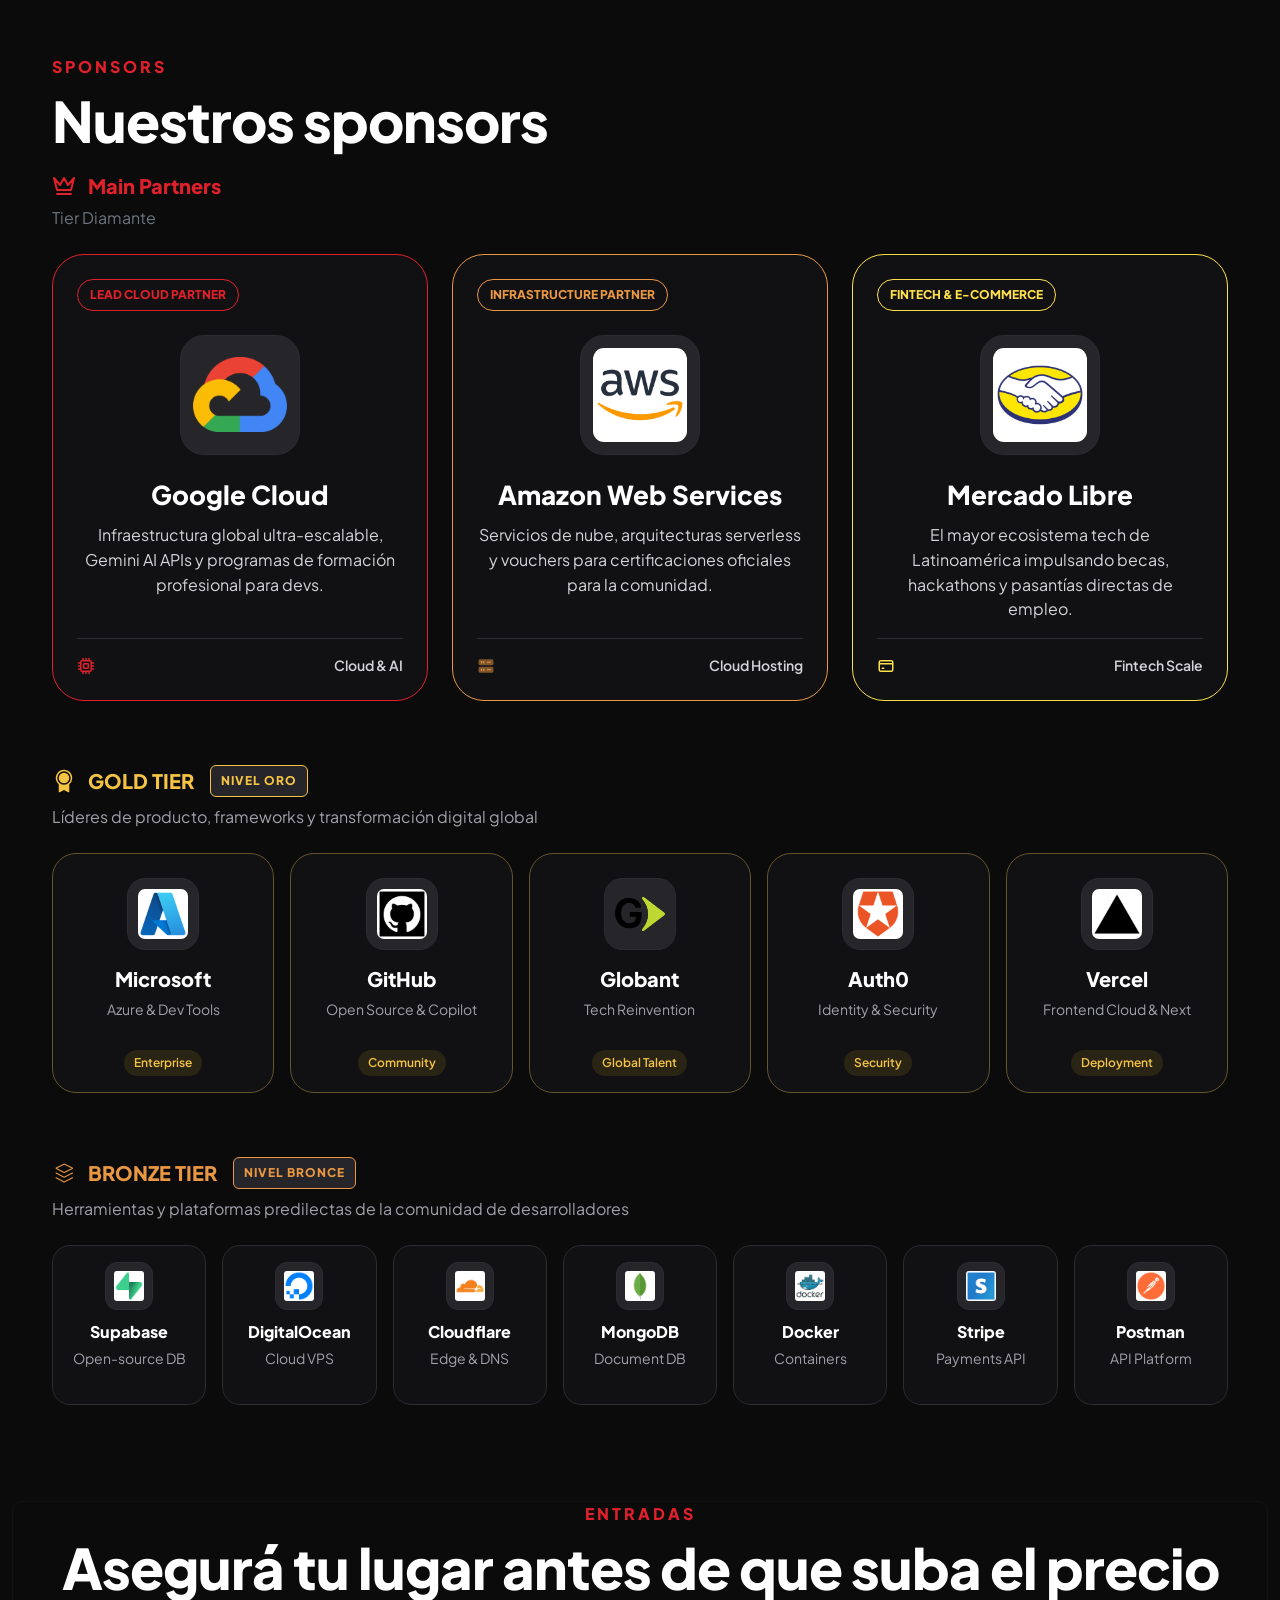
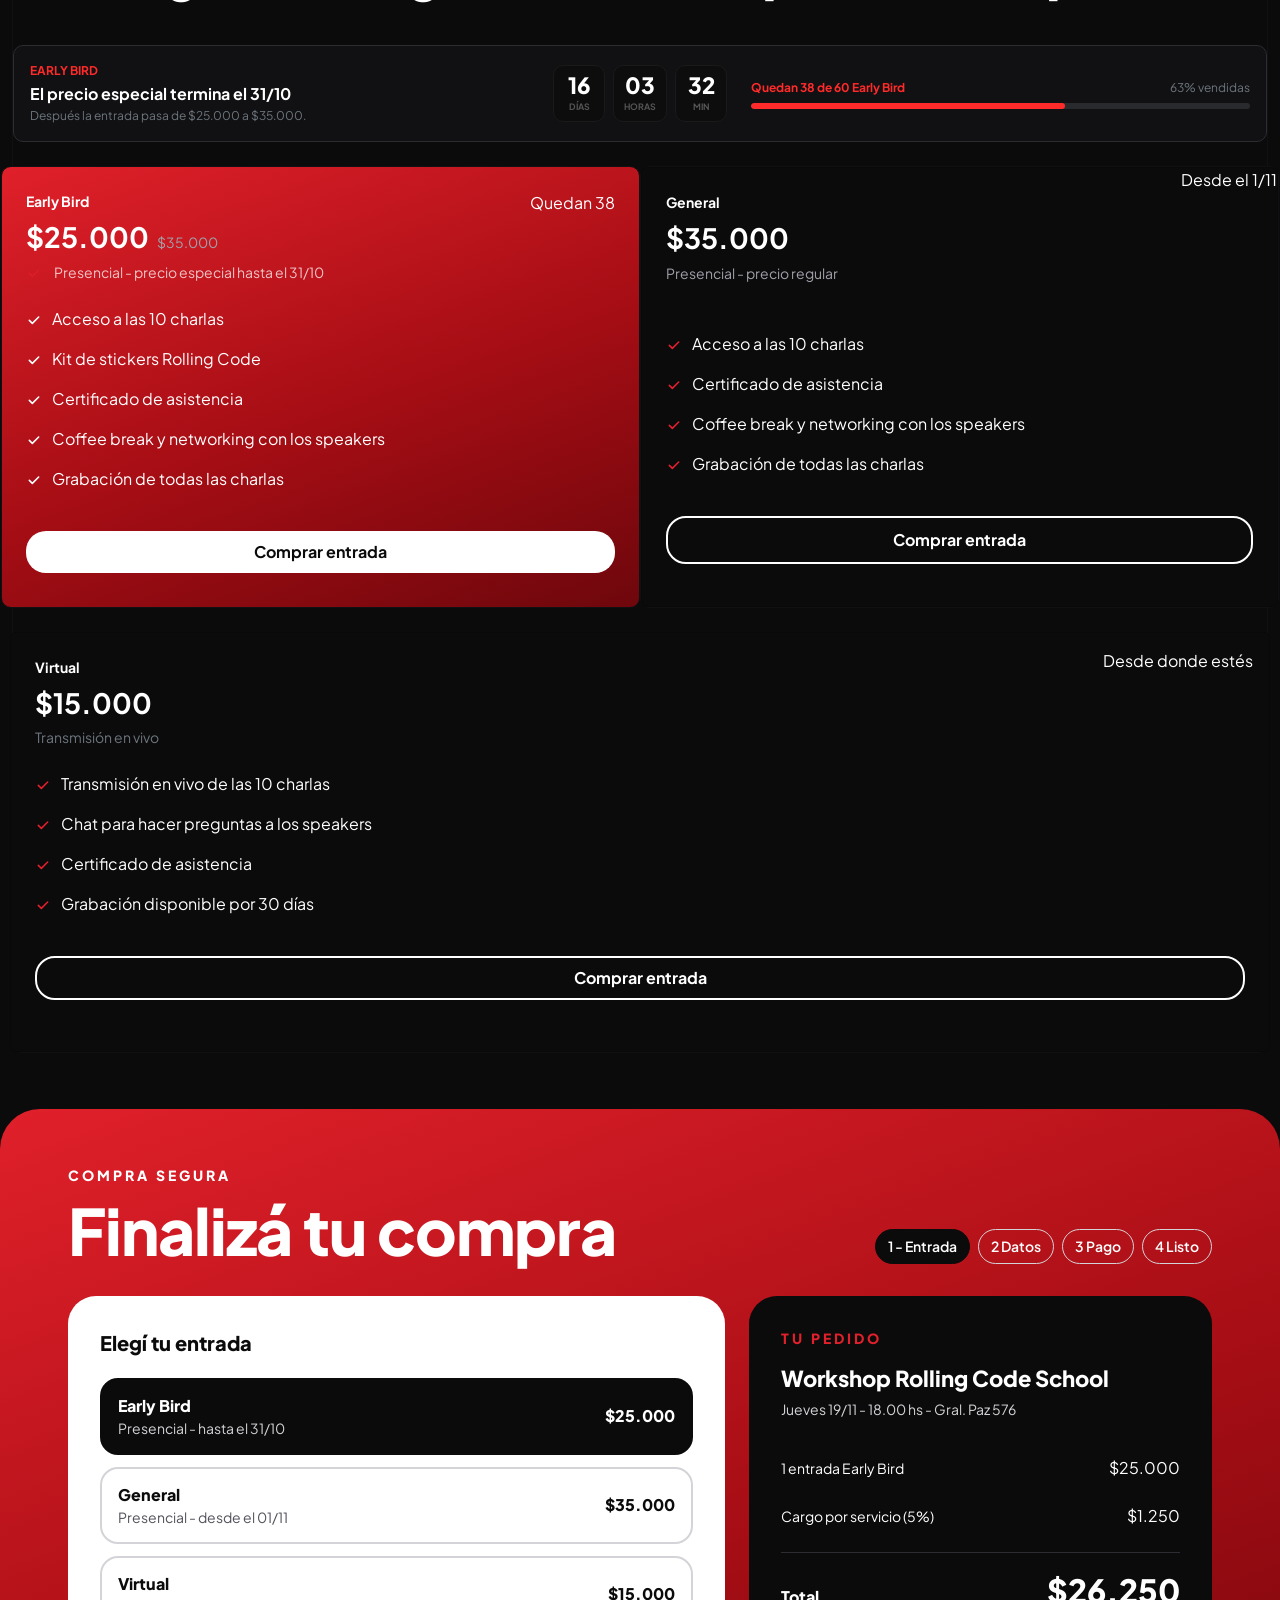
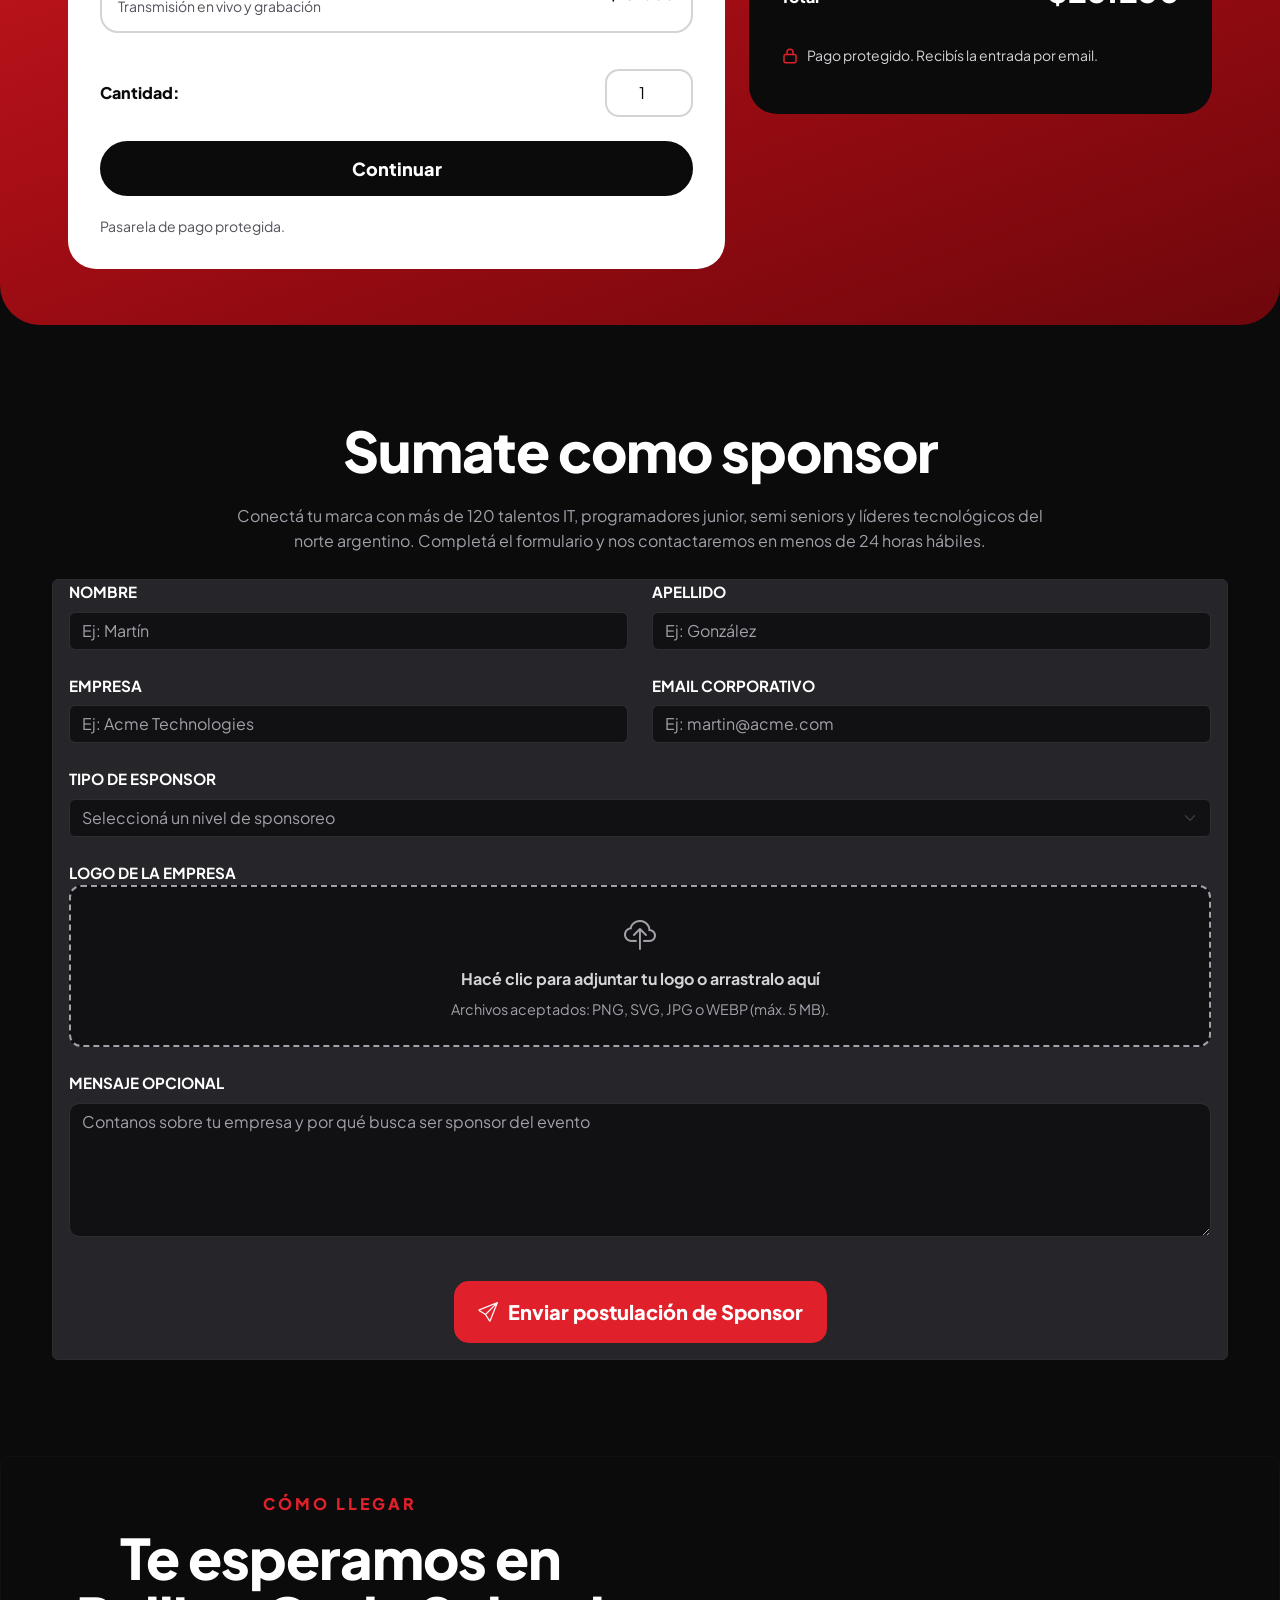
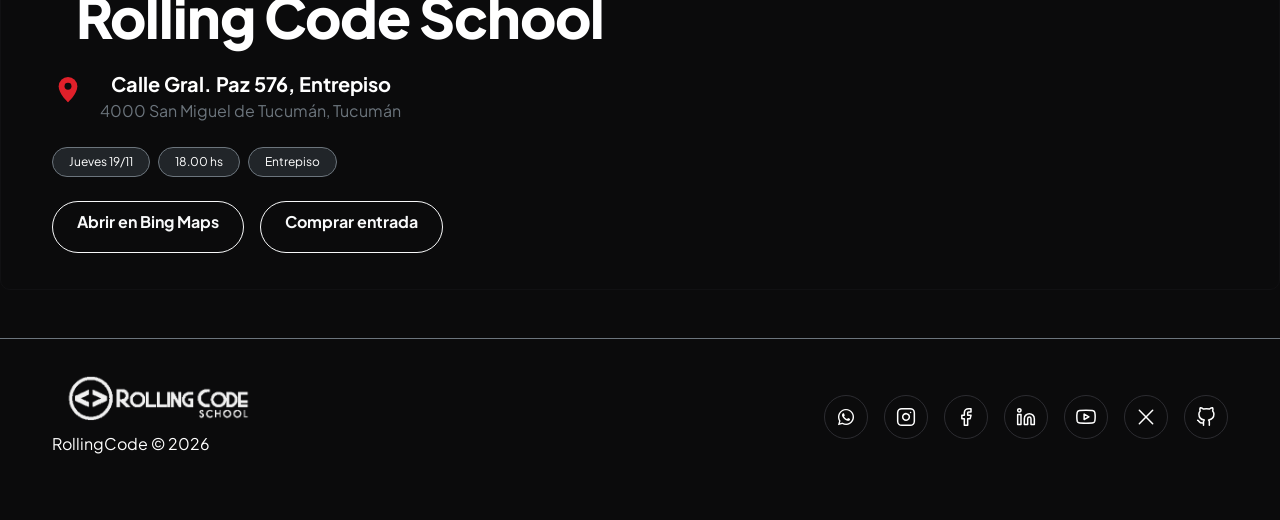
==== commit 7745a37c: "feat: Estructura HTML para animación 120" ====
--- a/landing-workshop/index.html
+++ b/landing-workshop/index.html
@@ -181,7 +181,7 @@
               <div class="estadistica-item">
                 <figure class="mb-0">
                   <blockquote class="blockquote mb-0">
-                    <h3 class="estadistica-numero">120</h3>
+                    <h3 class="estadistica-numero anim-120"></h3>
                   </blockquote>
                   <figcaption class="estadistica-texto mb-0">
                     lugares presenciales
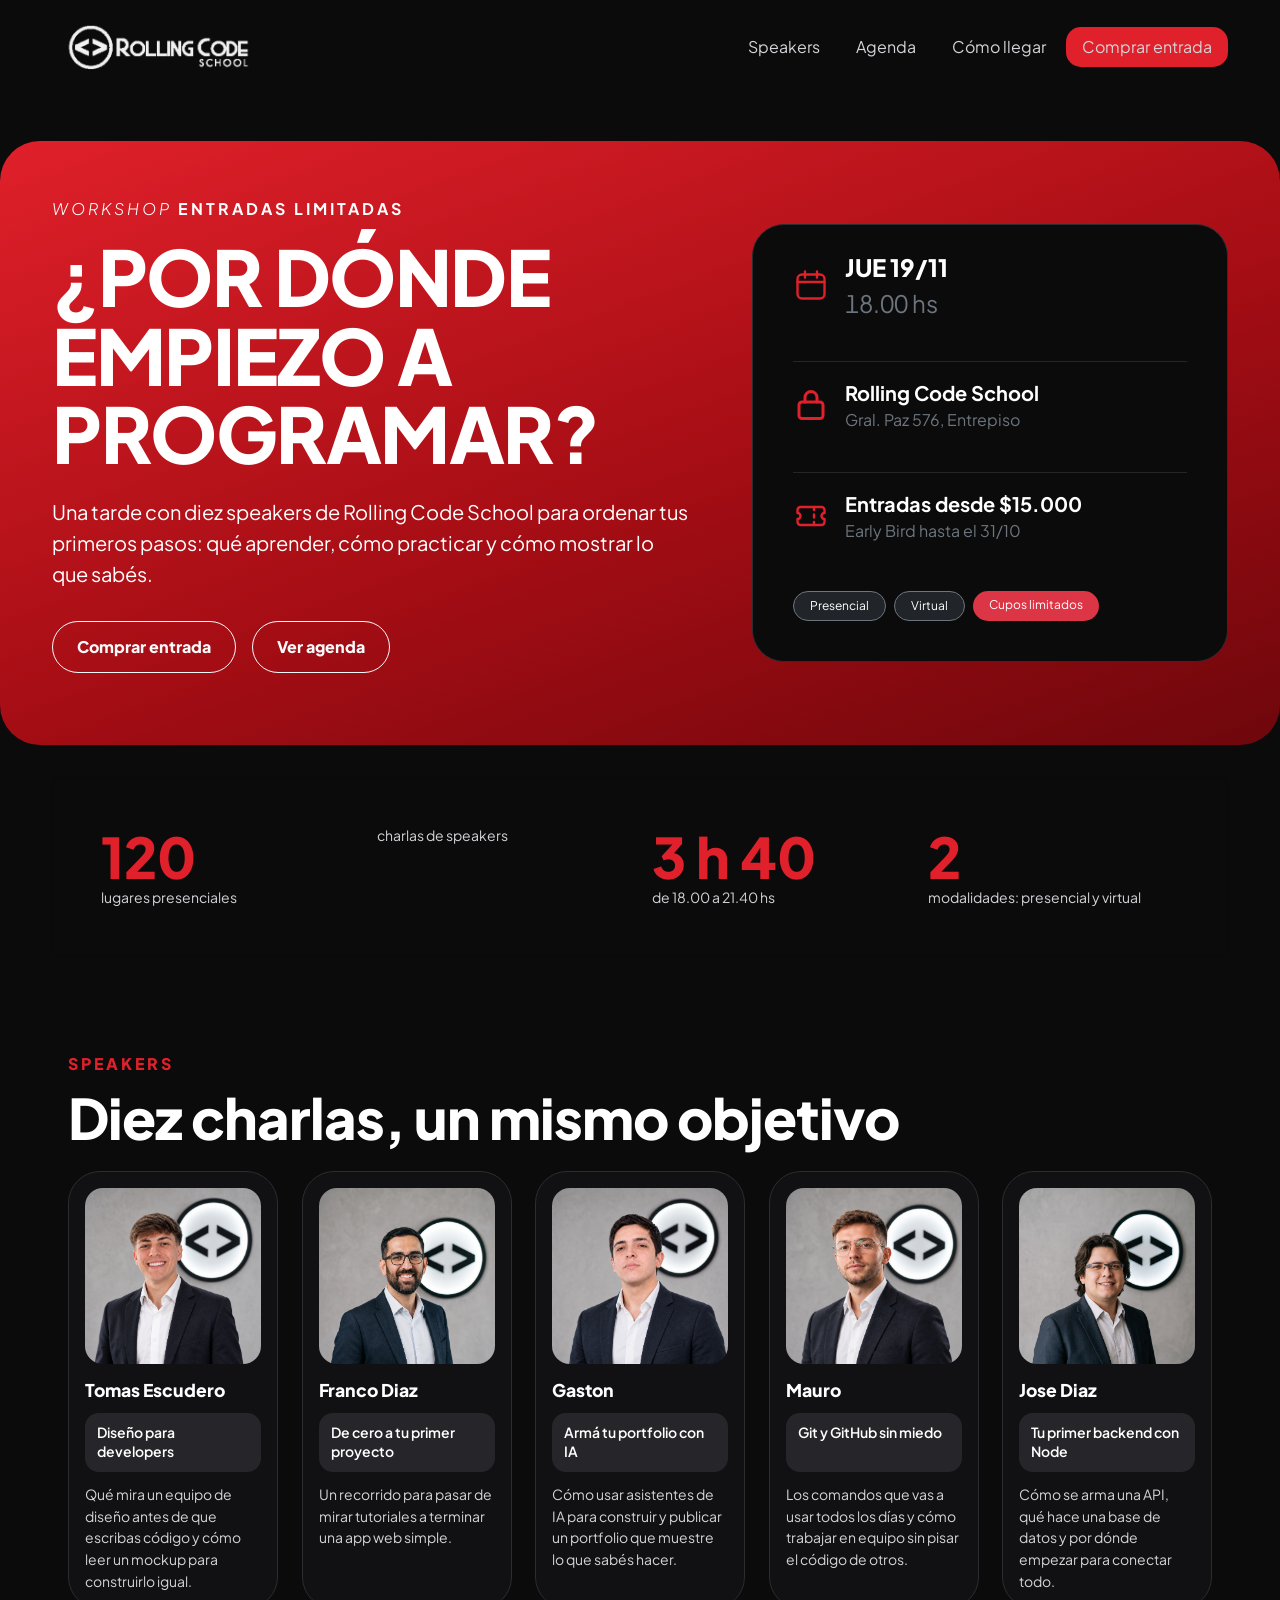
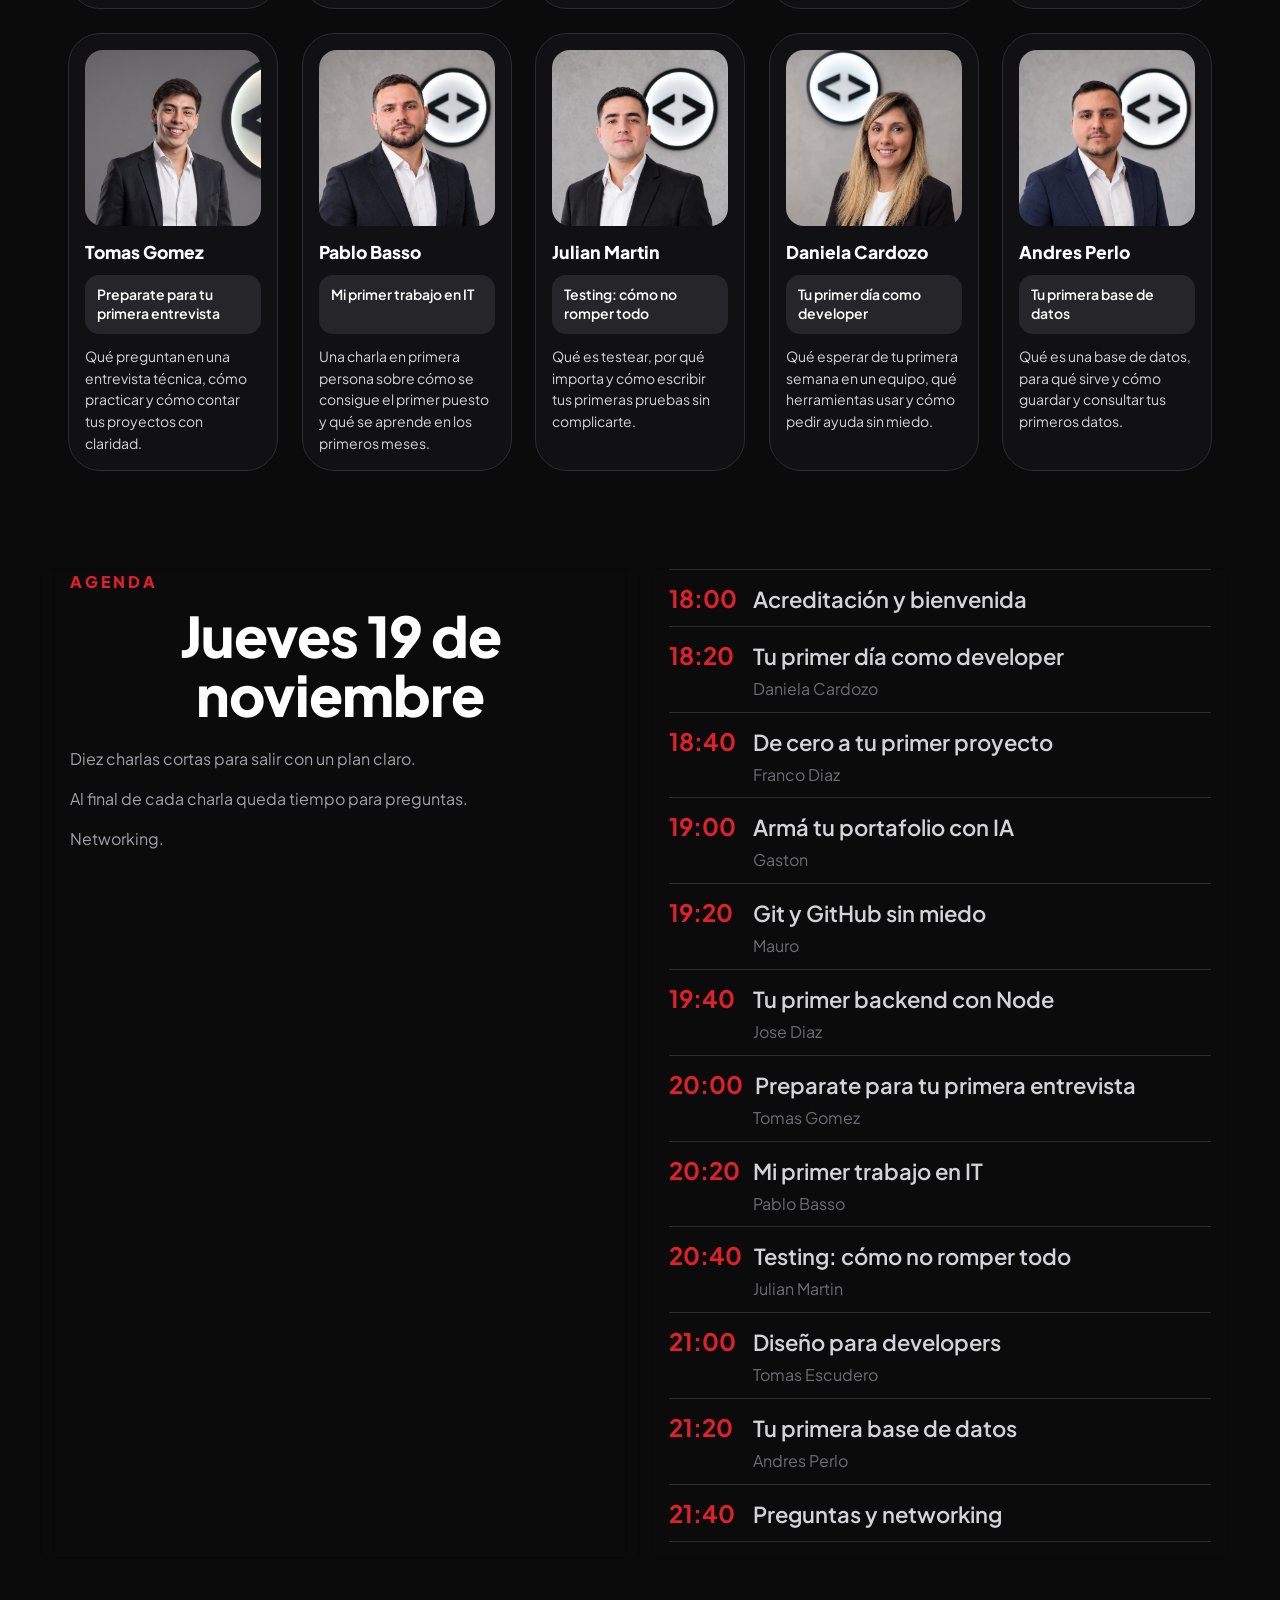
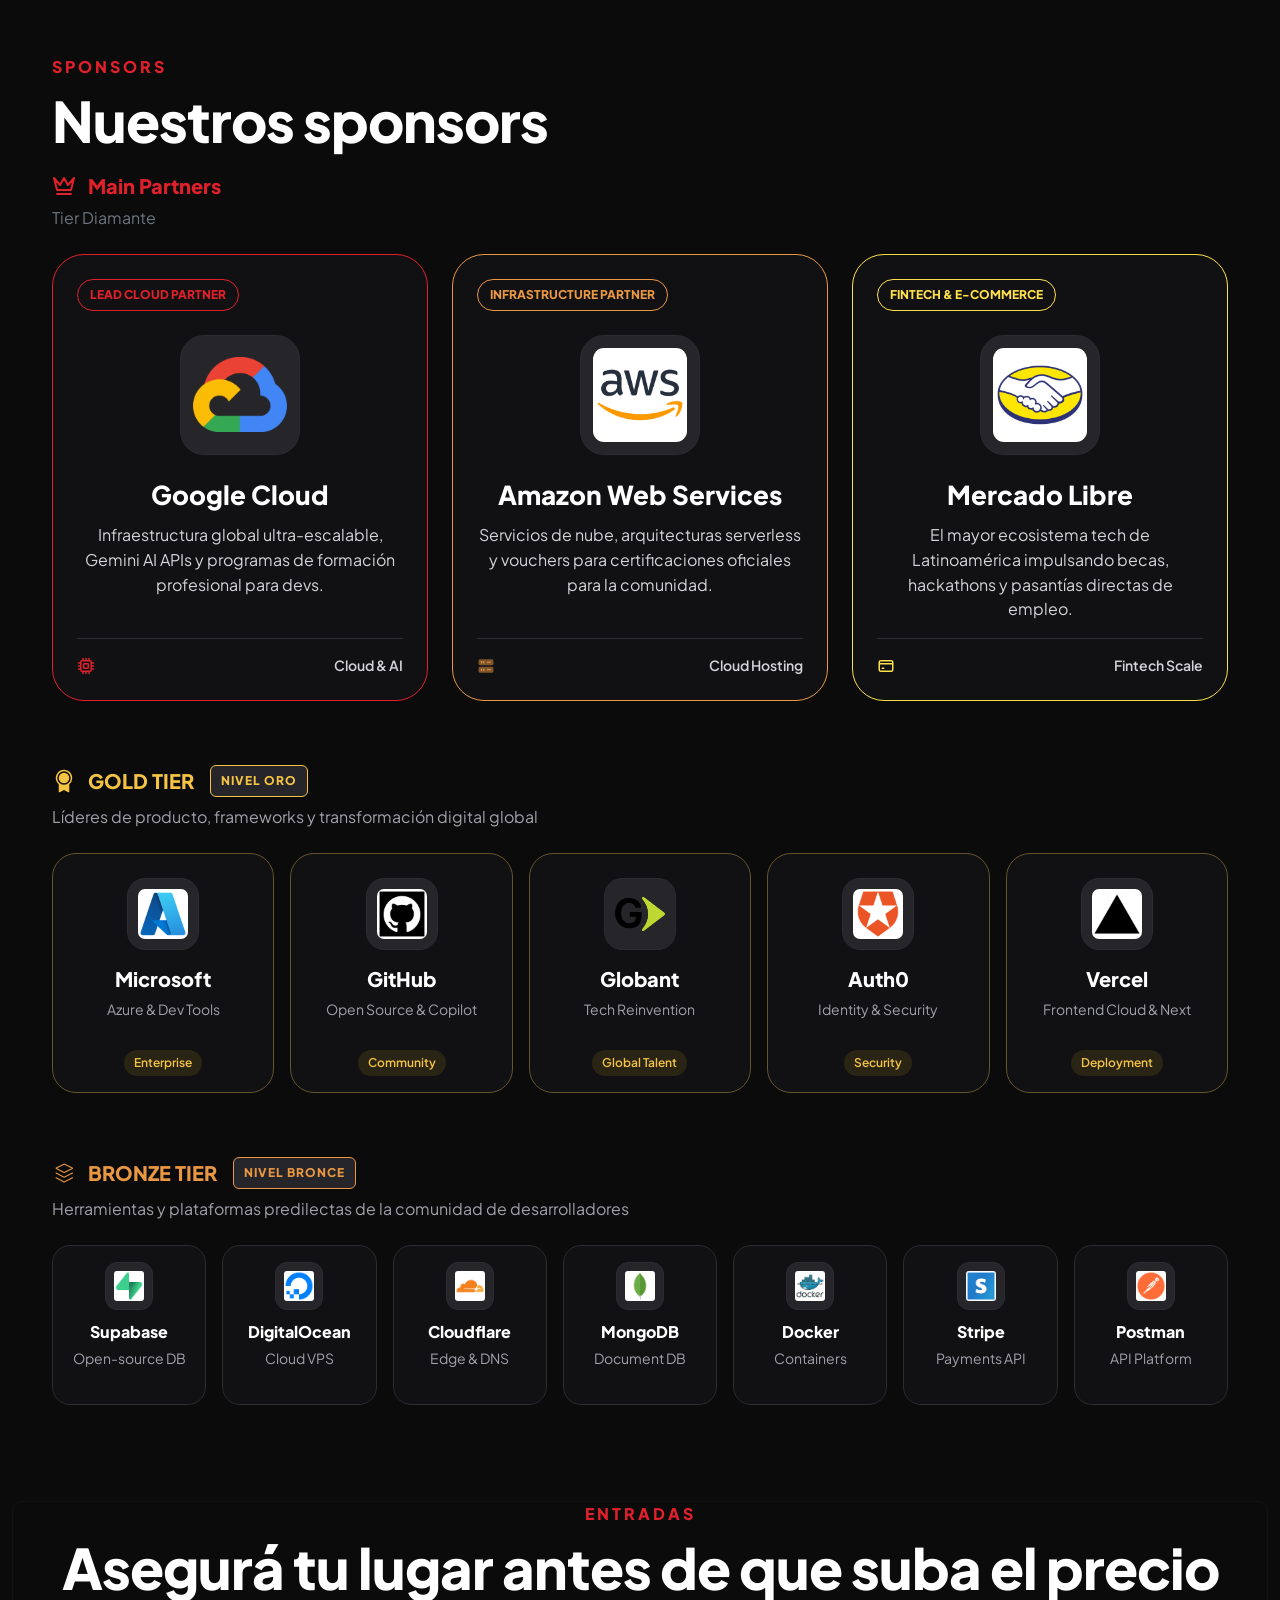
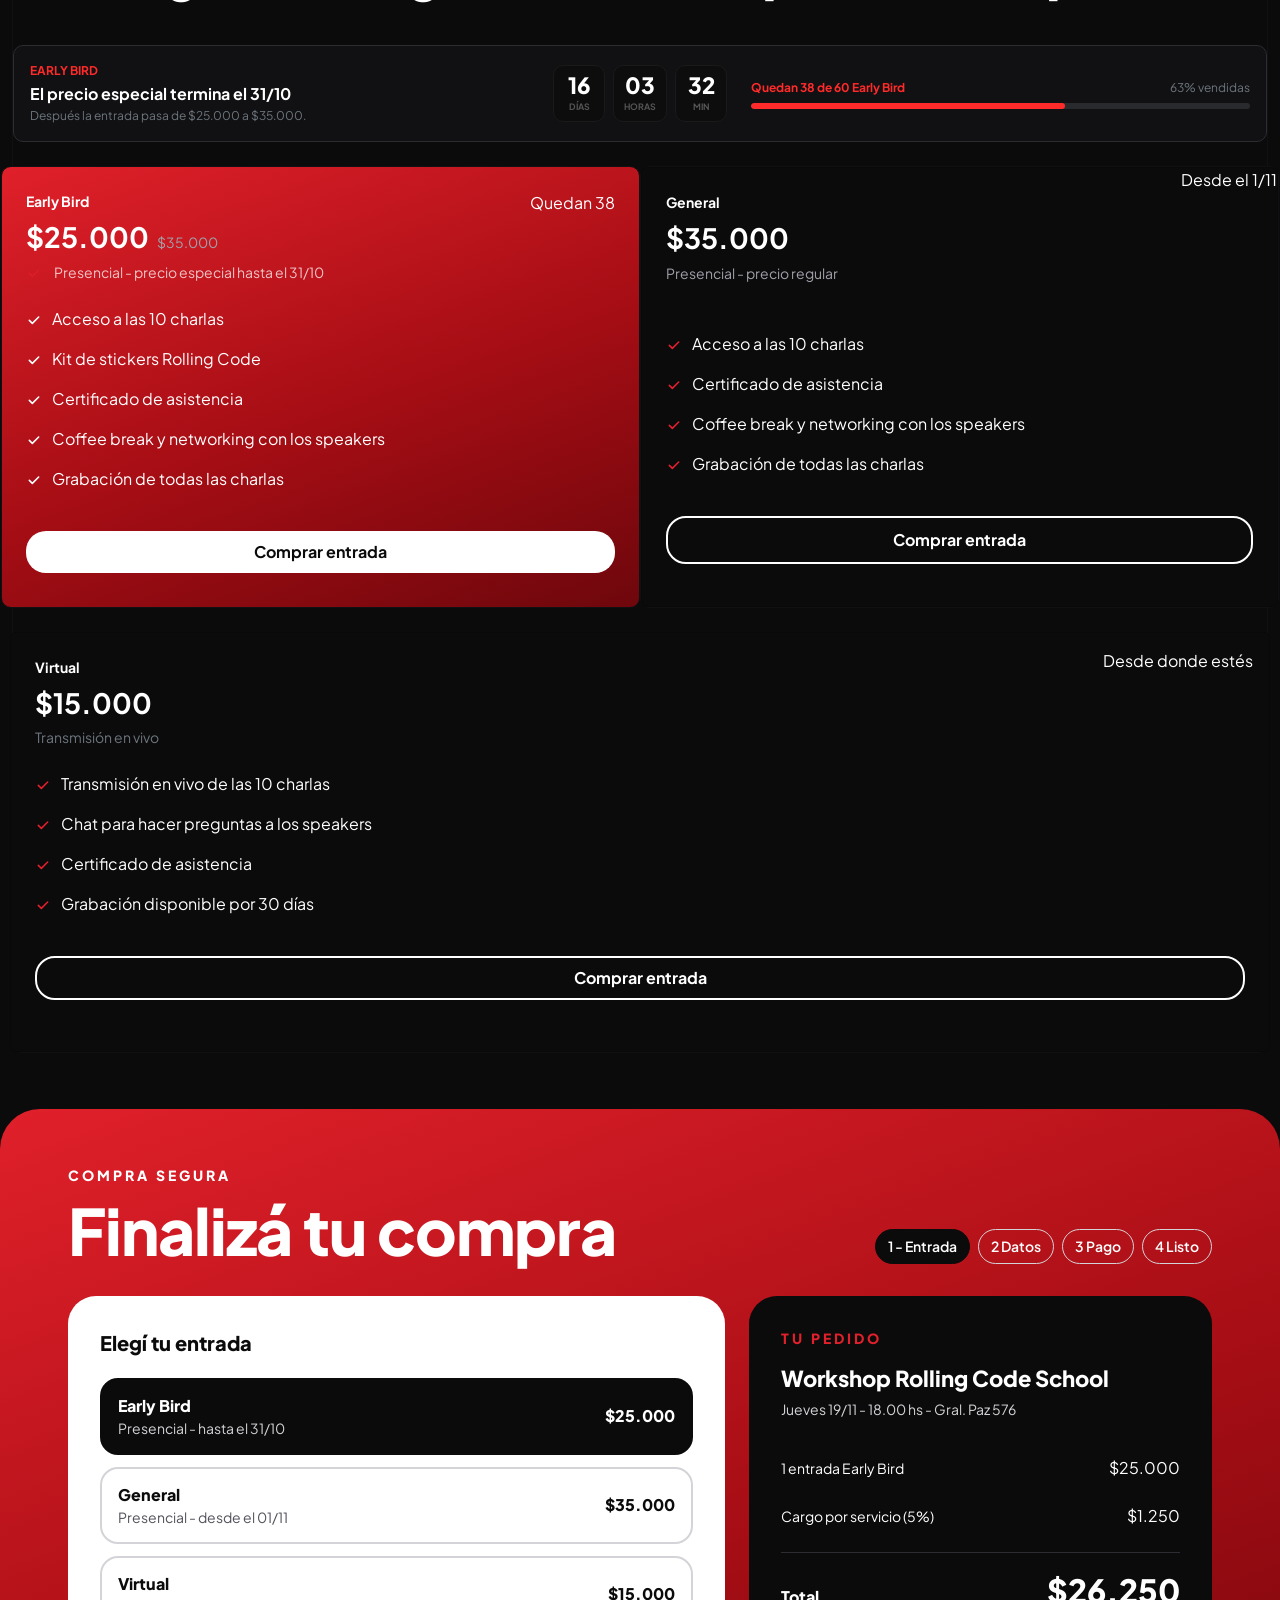
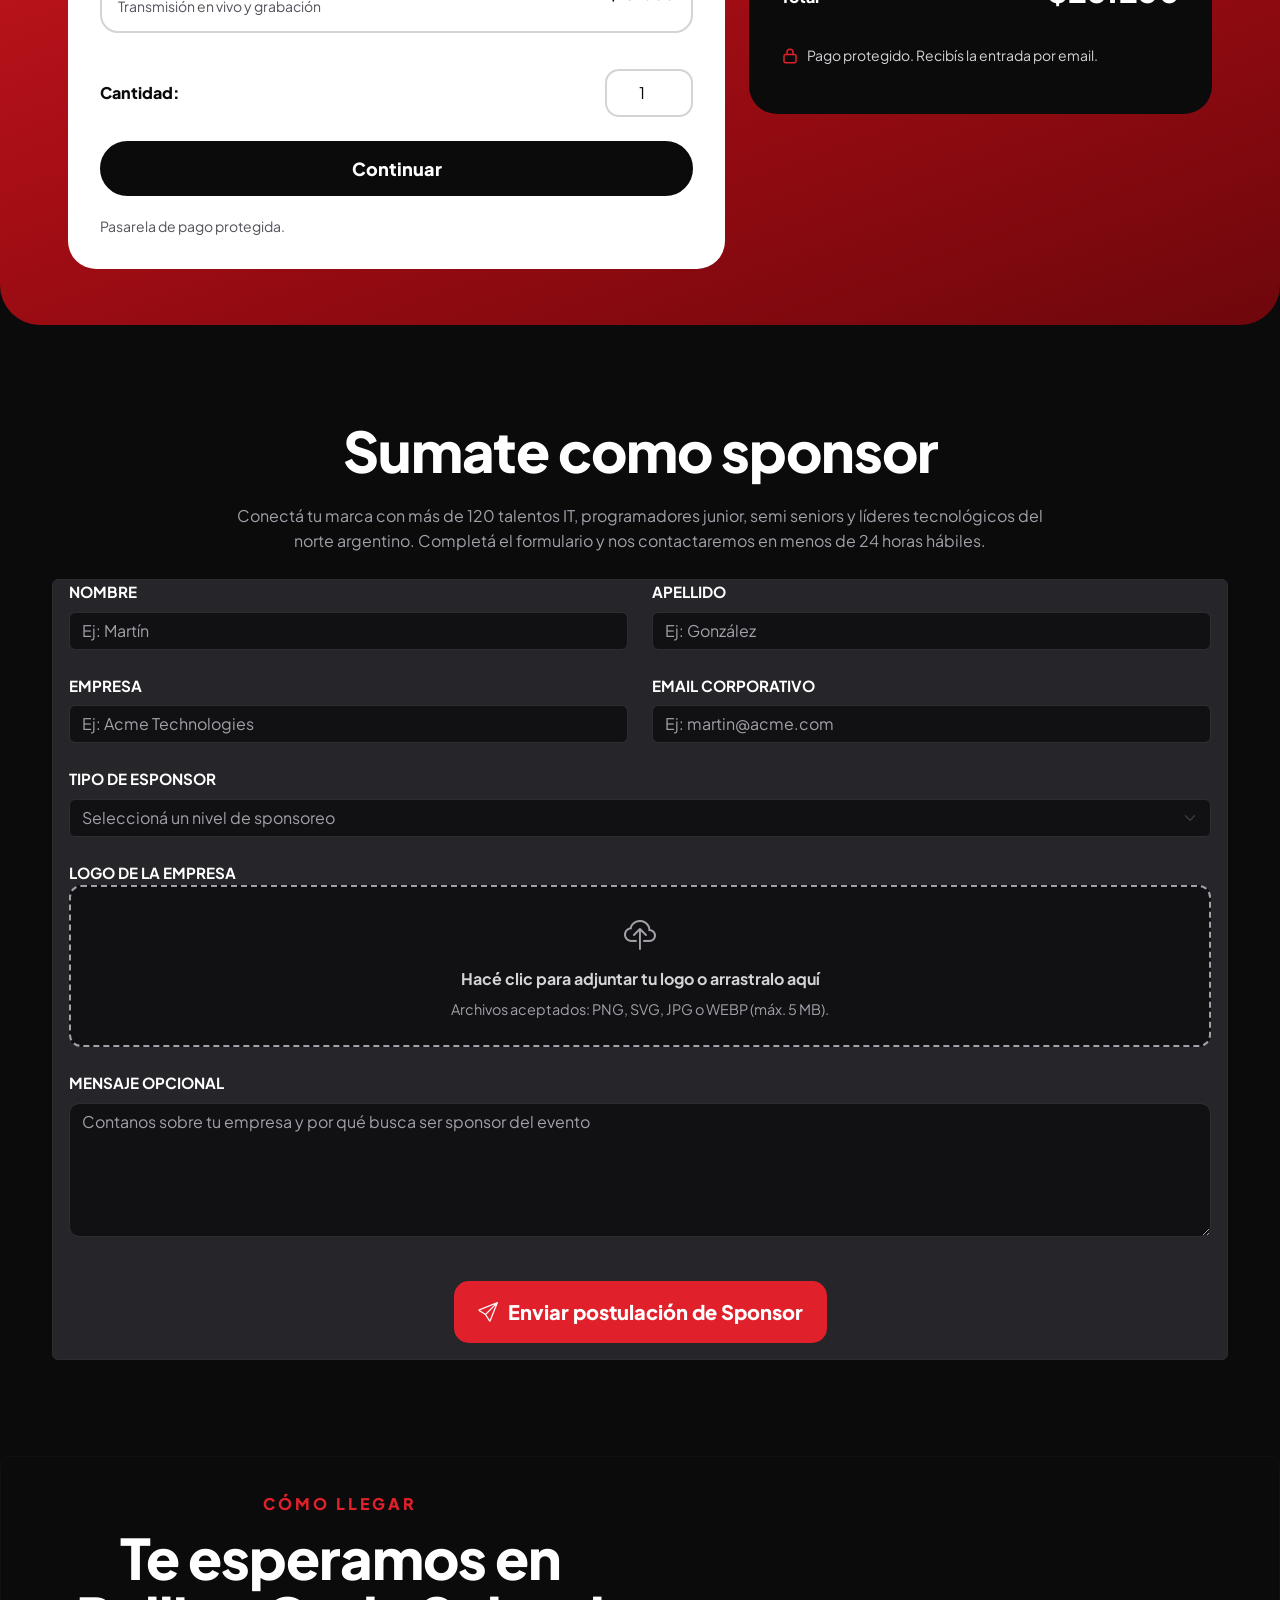
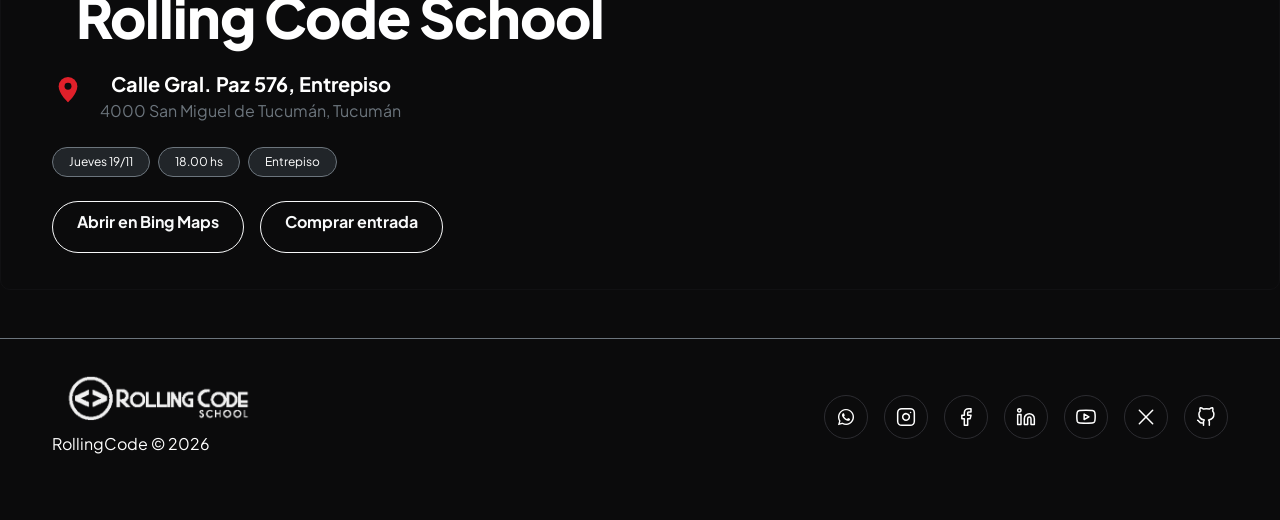
==== commit 2d8d069c: "feat: Estructura HTML para animación 10" ====
--- a/landing-workshop/index.html
+++ b/landing-workshop/index.html
@@ -194,7 +194,7 @@
               <div class="estadistica-item">
                 <figure class="mb-0">
                   <blockquote class="blockquote mb-0">
-                    <h3 class="estadistica-numero">10</h3>
+                    <h3 class="estadistica-numero anim-10"></h3>
                   </blockquote>
                   <figcaption class="estadistica-texto mb-0">
                     charlas de speakers
--- a/landing-workshop/css/styles.css
+++ b/landing-workshop/css/styles.css
@@ -1414,7 +1414,8 @@
     height: 14px;
     border-top: 2px solid currentColor;
     border-bottom: 2px solid currentColor;
-    background: linear-gradient(currentColor, currentColor) center / 100% 2px no-repeat;
+    background: linear-gradient(currentColor, currentColor) center / 100% 2px
+      no-repeat;
   }
   .site-header__control:checked + .site-header__boton {
     border-color: var(--rc-red);
@@ -1741,3 +1742,27 @@
     transition: none;
   }
 }
+
+@property --num {
+  syntax: "<integer>";
+  initial-value: 0;
+  inherits: false;
+}
+
+.anim-120 {
+  counter-reset: contador var(--num);
+  animation: conteo120 2.5s ease-out forwards;
+}
+
+.anim-120::after {
+  content: counter(contador);
+}
+
+@keyframes conteo120 {
+  from {
+    --num: 0;
+  }
+  to {
+    --num: 120;
+  }
+}
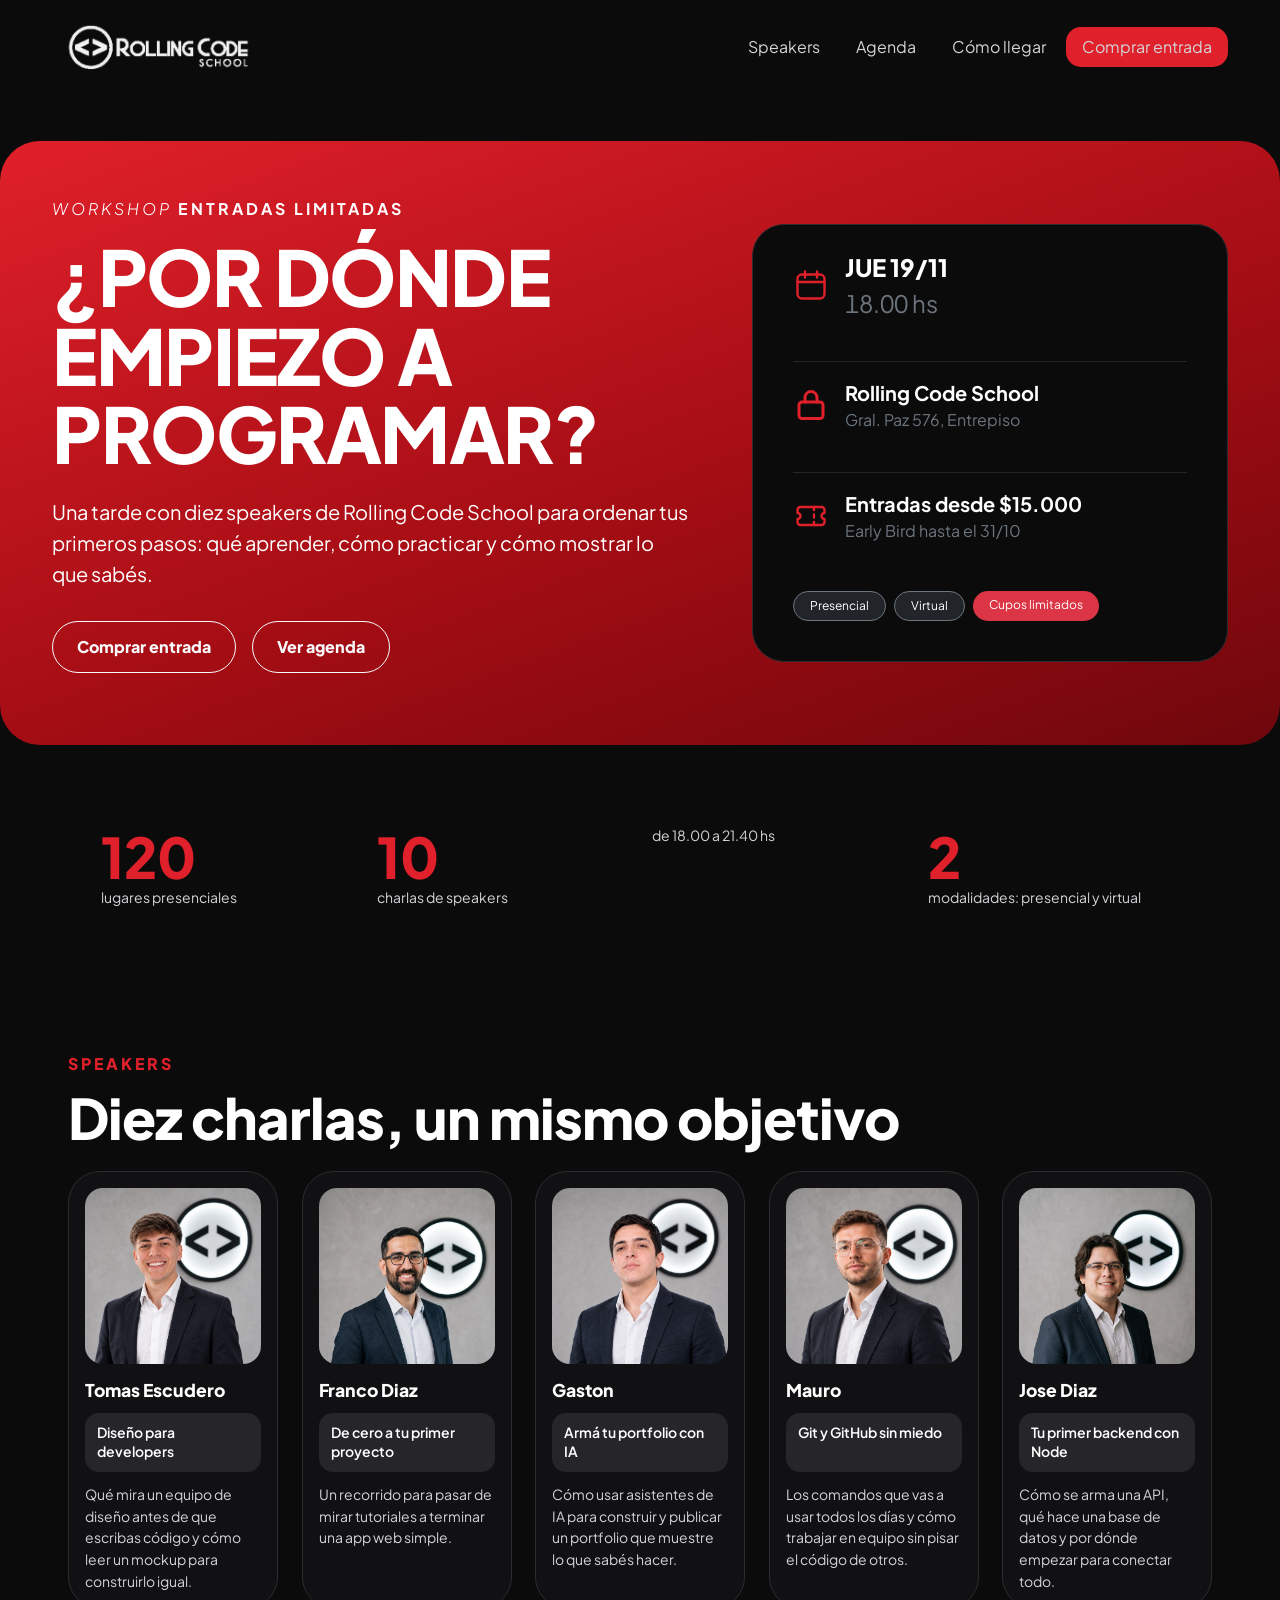
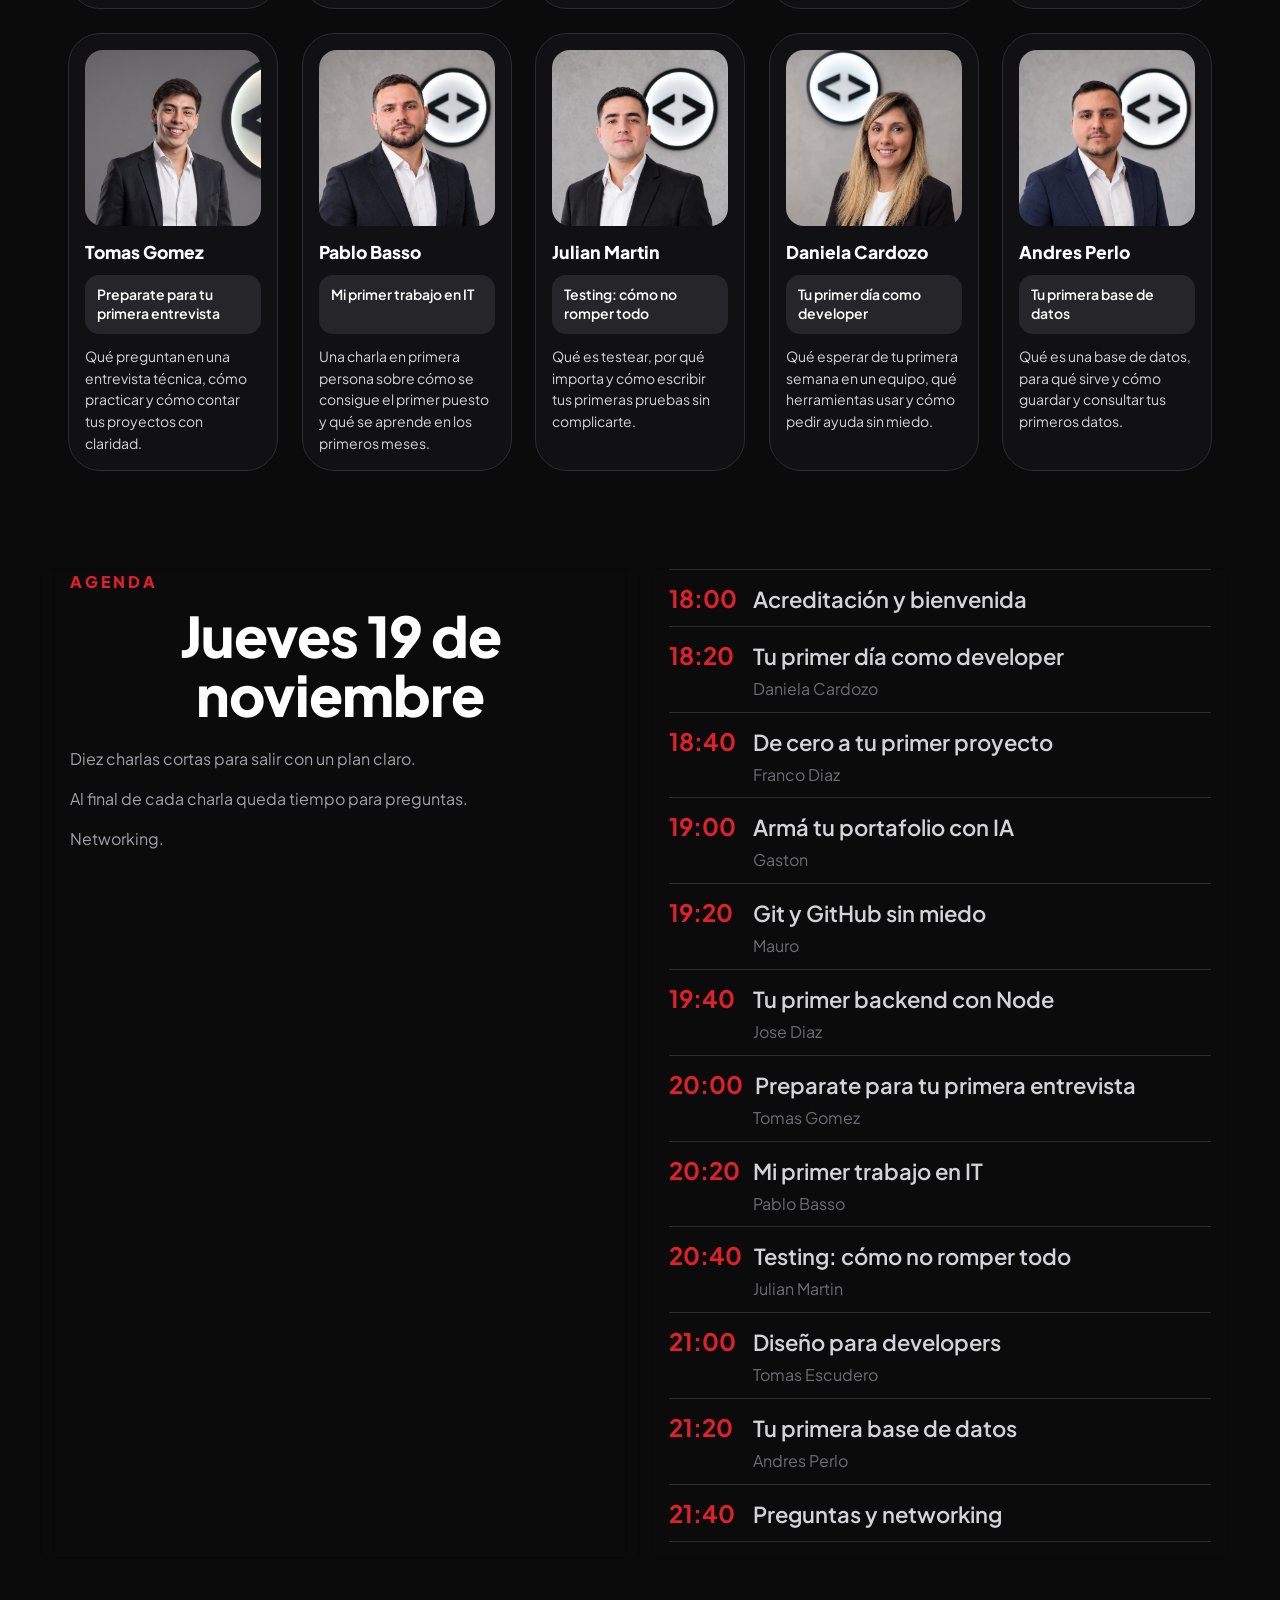
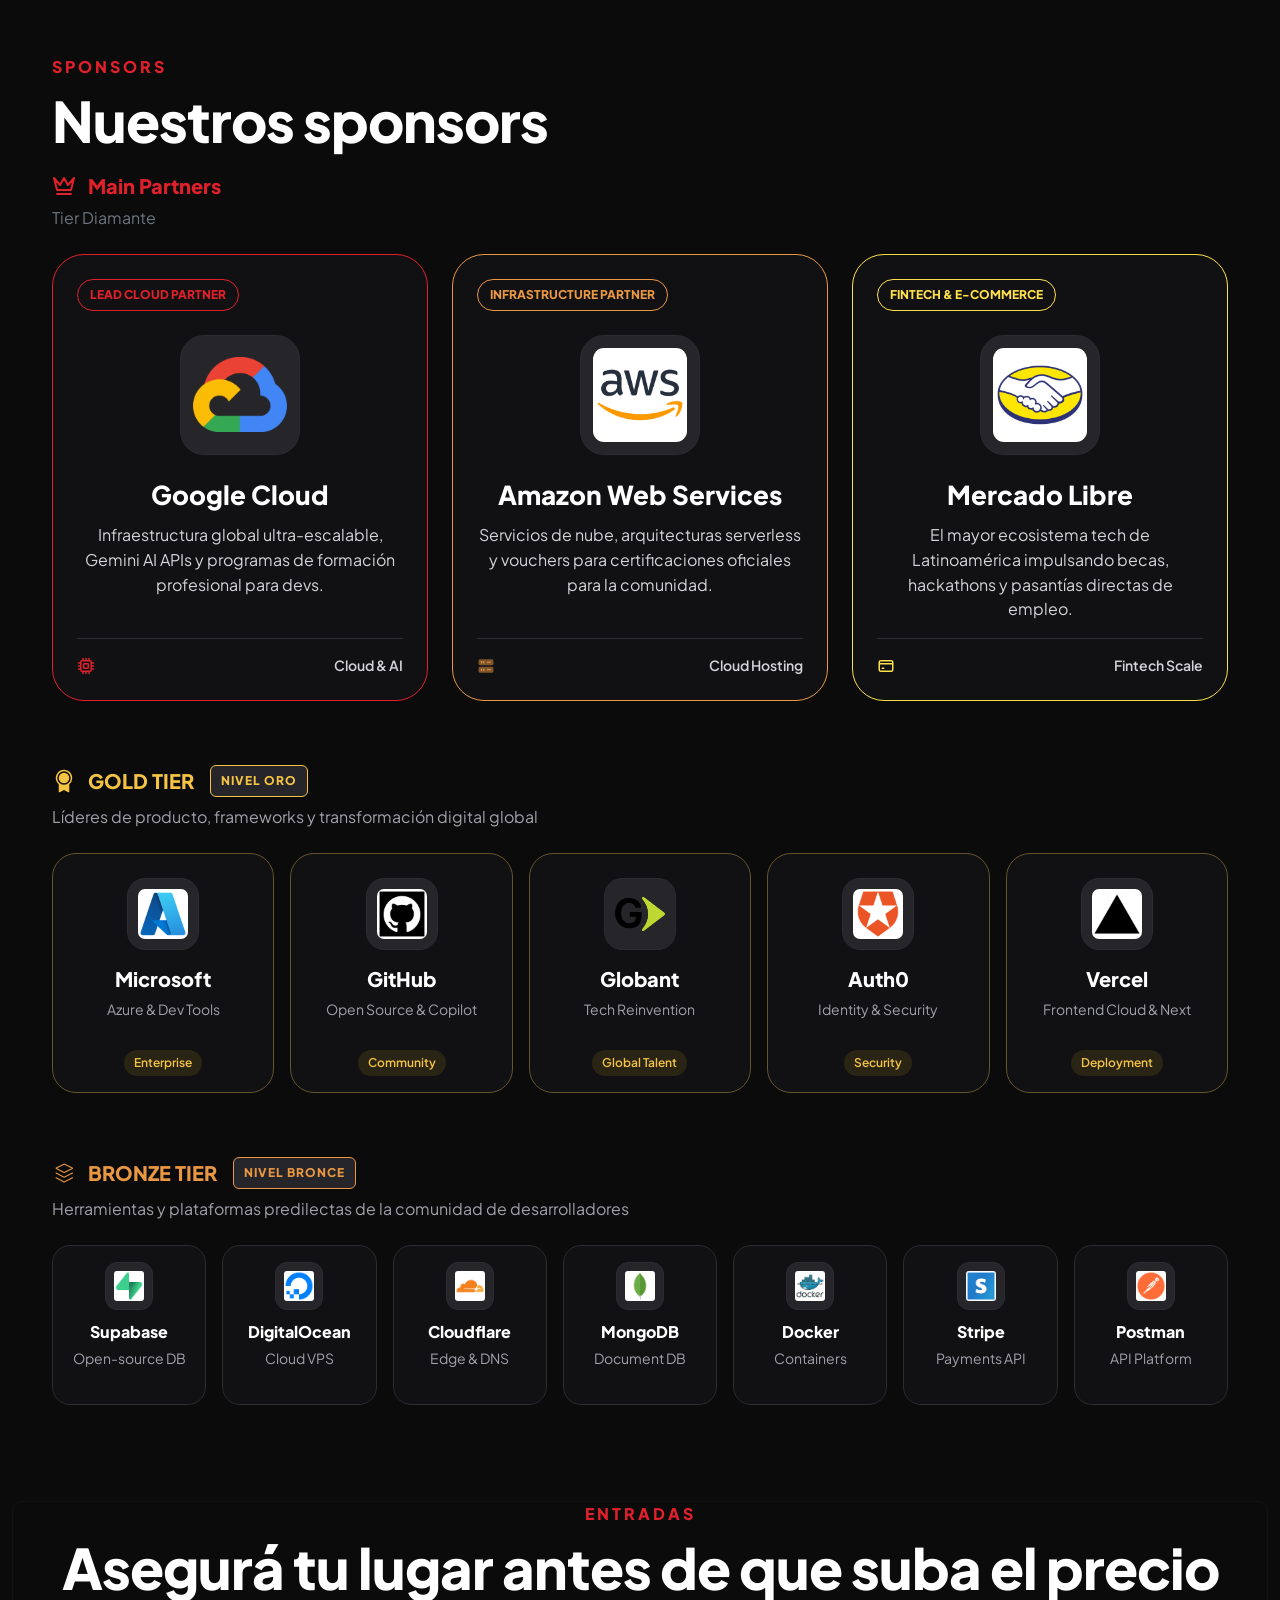
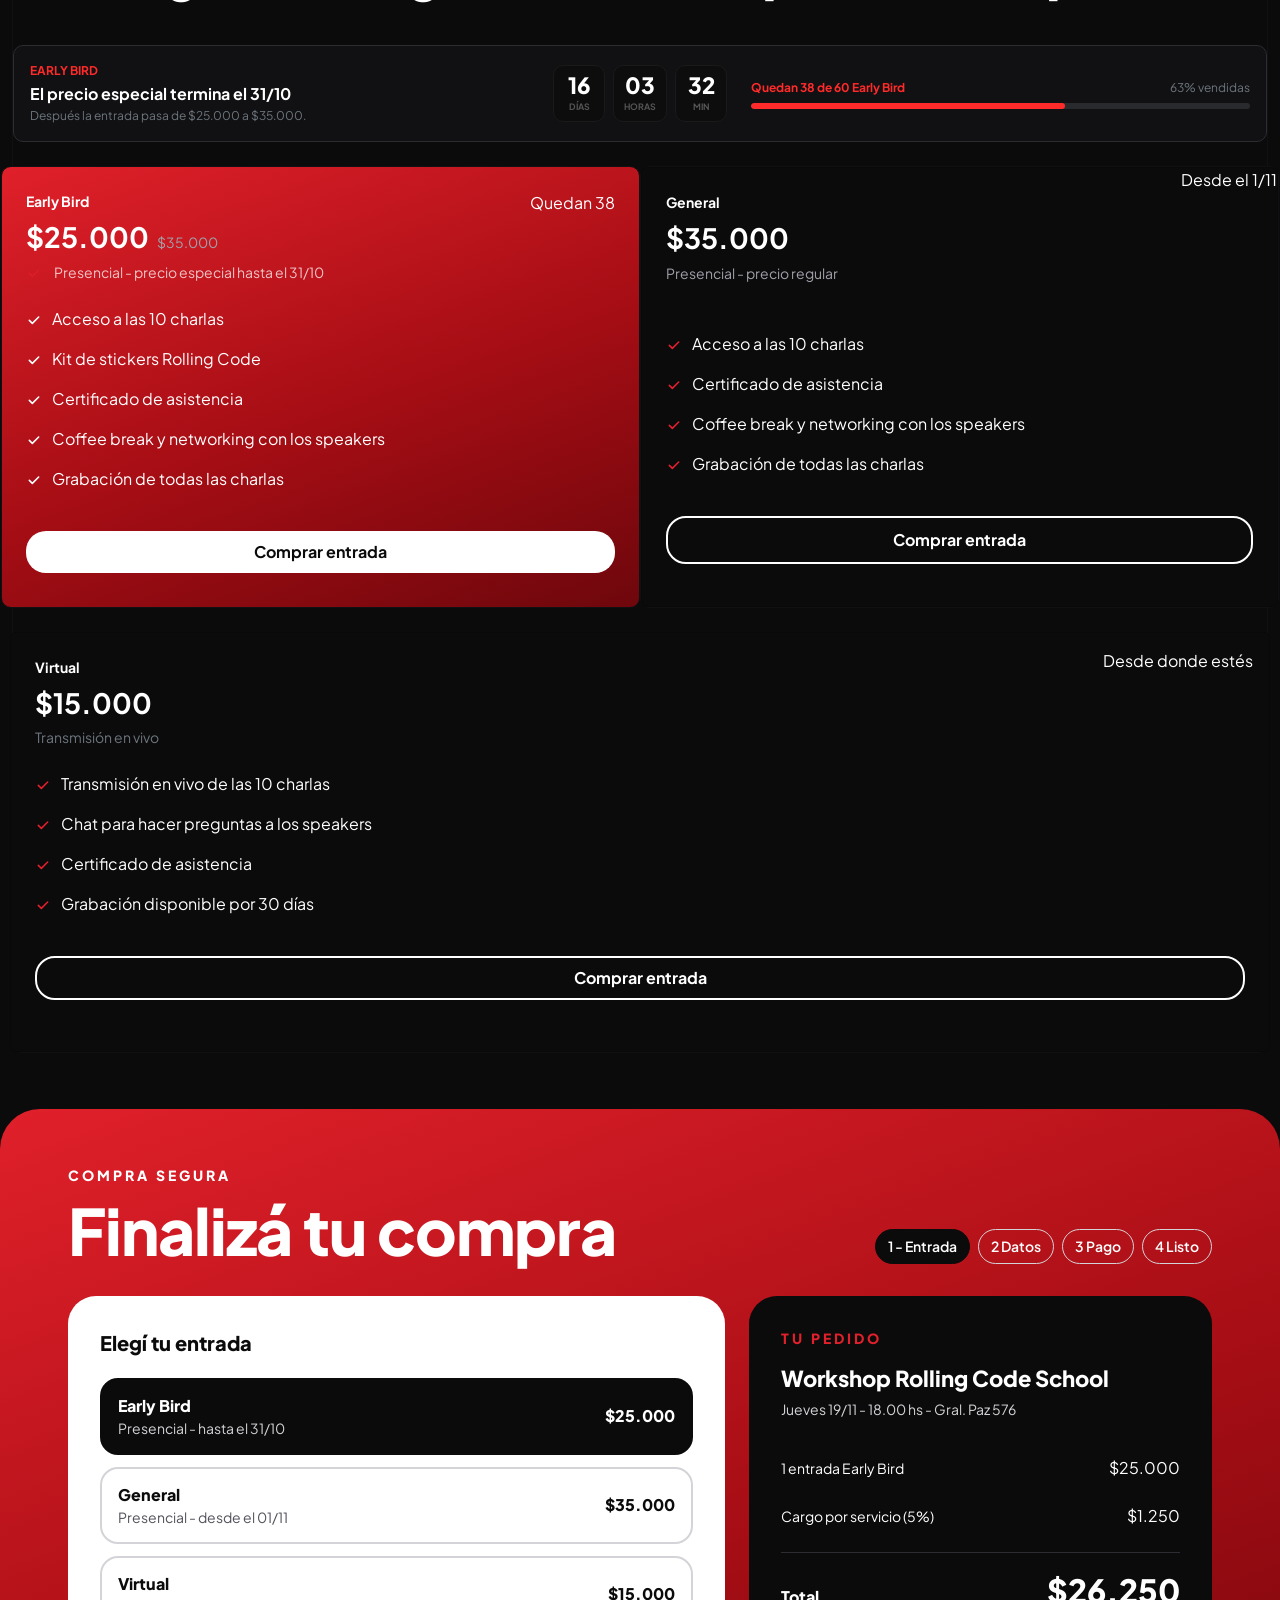
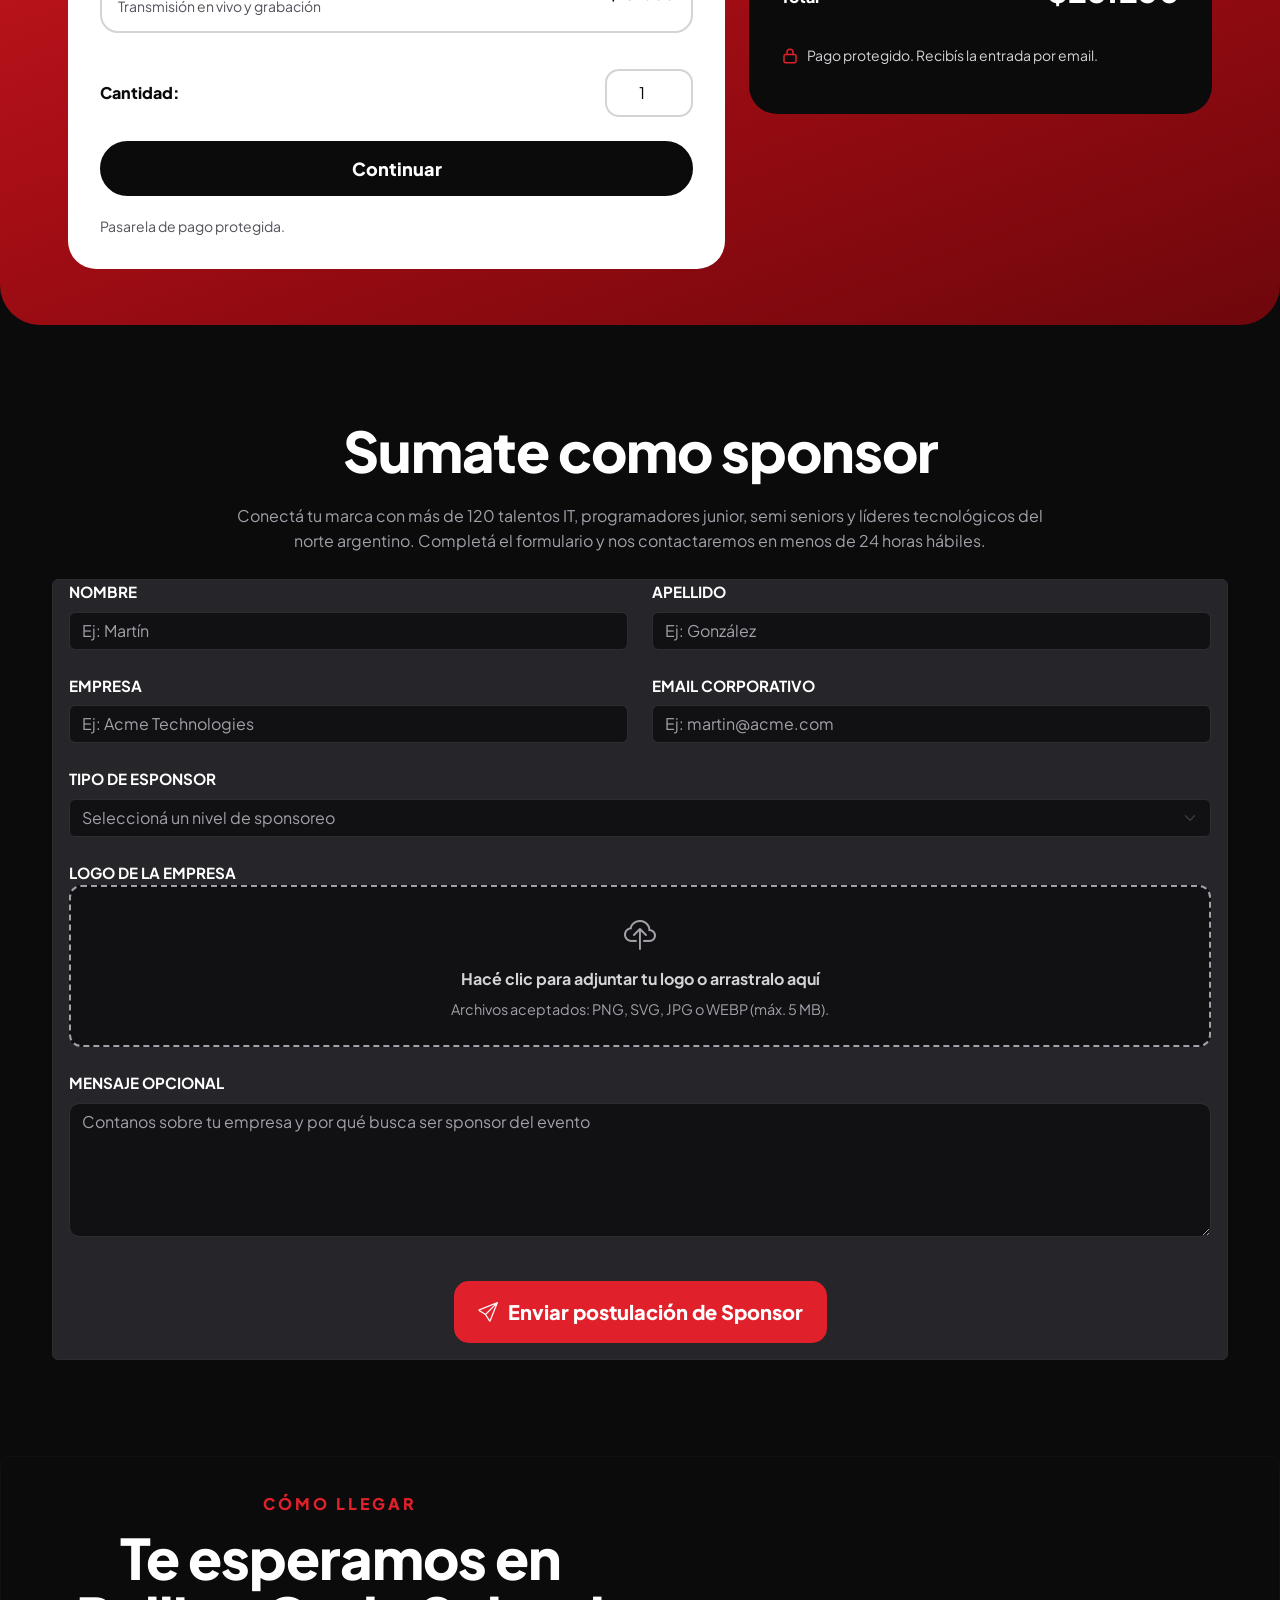
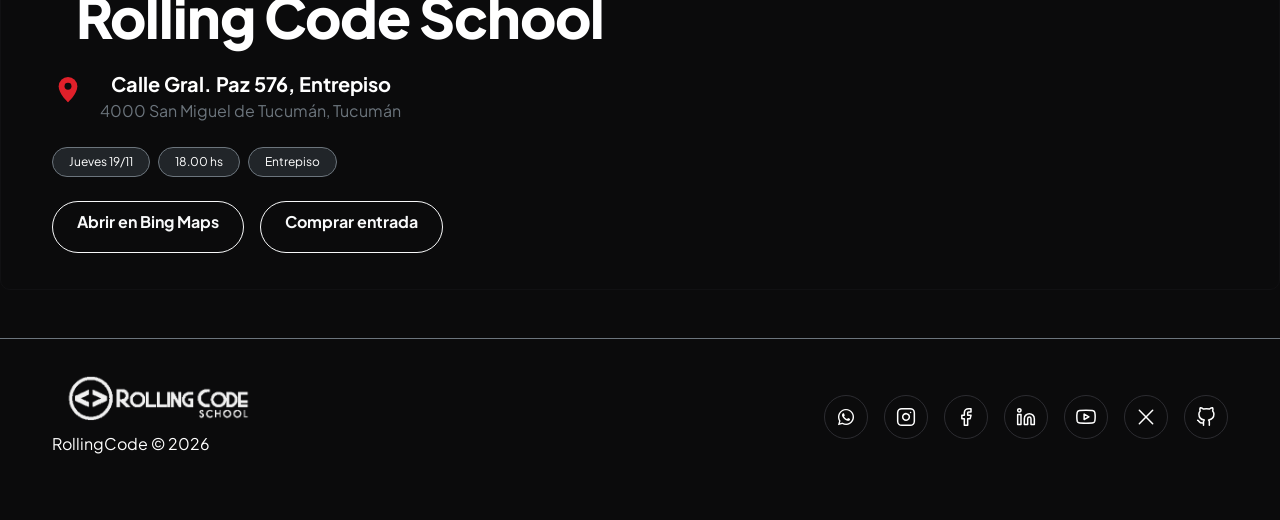
==== commit 841d3c45: "feat: Estructura HTML para animación 3 h 40" ====
--- a/landing-workshop/index.html
+++ b/landing-workshop/index.html
@@ -207,7 +207,7 @@
               <div class="estadistica-item">
                 <figure class="mb-0">
                   <blockquote class="blockquote mb-0">
-                    <h3 class="estadistica-numero">3 h 40</h3>
+                    <h3 class="estadistica-numero anim-3h40"></h3>
                   </blockquote>
                   <figcaption class="estadistica-texto mb-0">
                     de 18.00 a 21.40 hs
--- a/landing-workshop/css/styles.css
+++ b/landing-workshop/css/styles.css
@@ -1766,3 +1766,27 @@
     --num: 120;
   }
 }
+
+@property --num2 {
+  syntax: "<integer>";
+  initial-value: 0;
+  inherits: false;
+}
+
+.anim-10 {
+  counter-reset: contador2 var(--num2);
+  animation: conteo10 2.5s ease-out forwards;
+}
+
+.anim-10::after {
+  content: counter(contador2);
+}
+
+@keyframes conteo10 {
+  from {
+    --num2: 0;
+  }
+  to {
+    --num2: 10;
+  }
+}
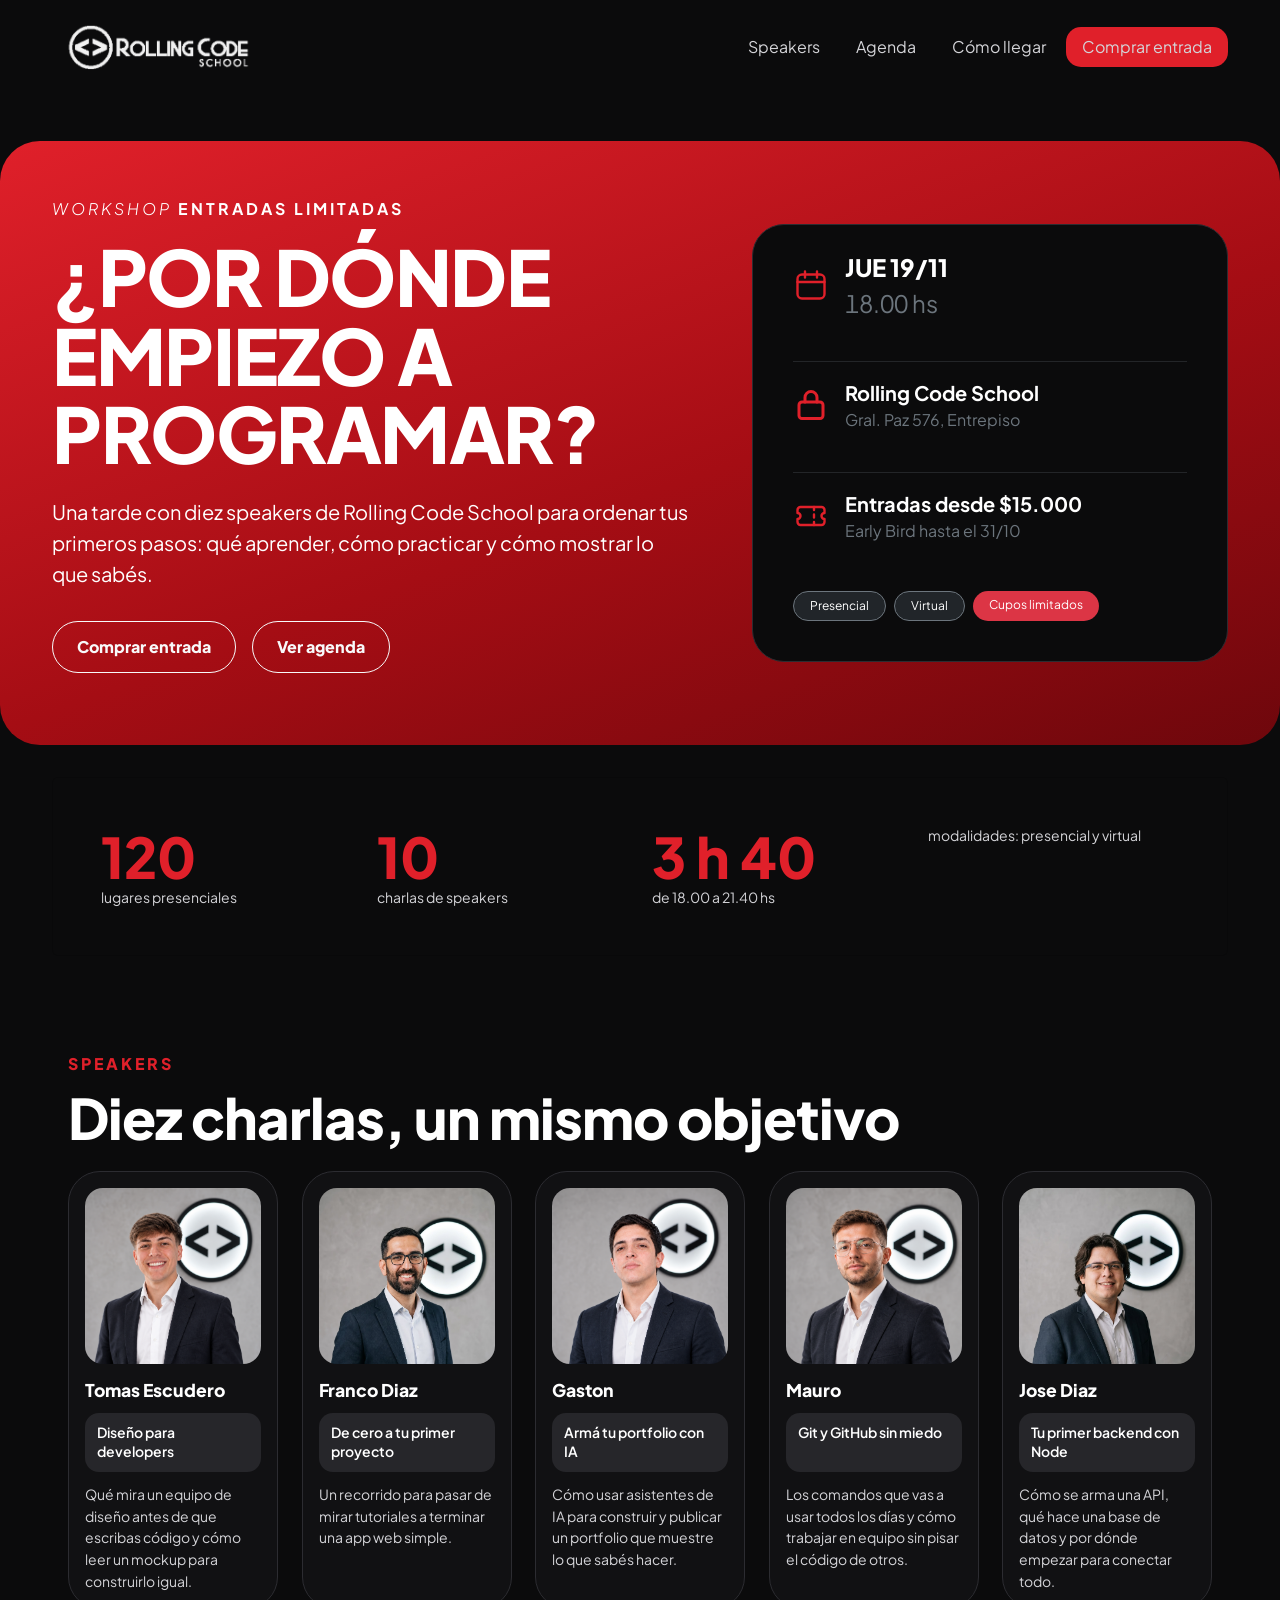
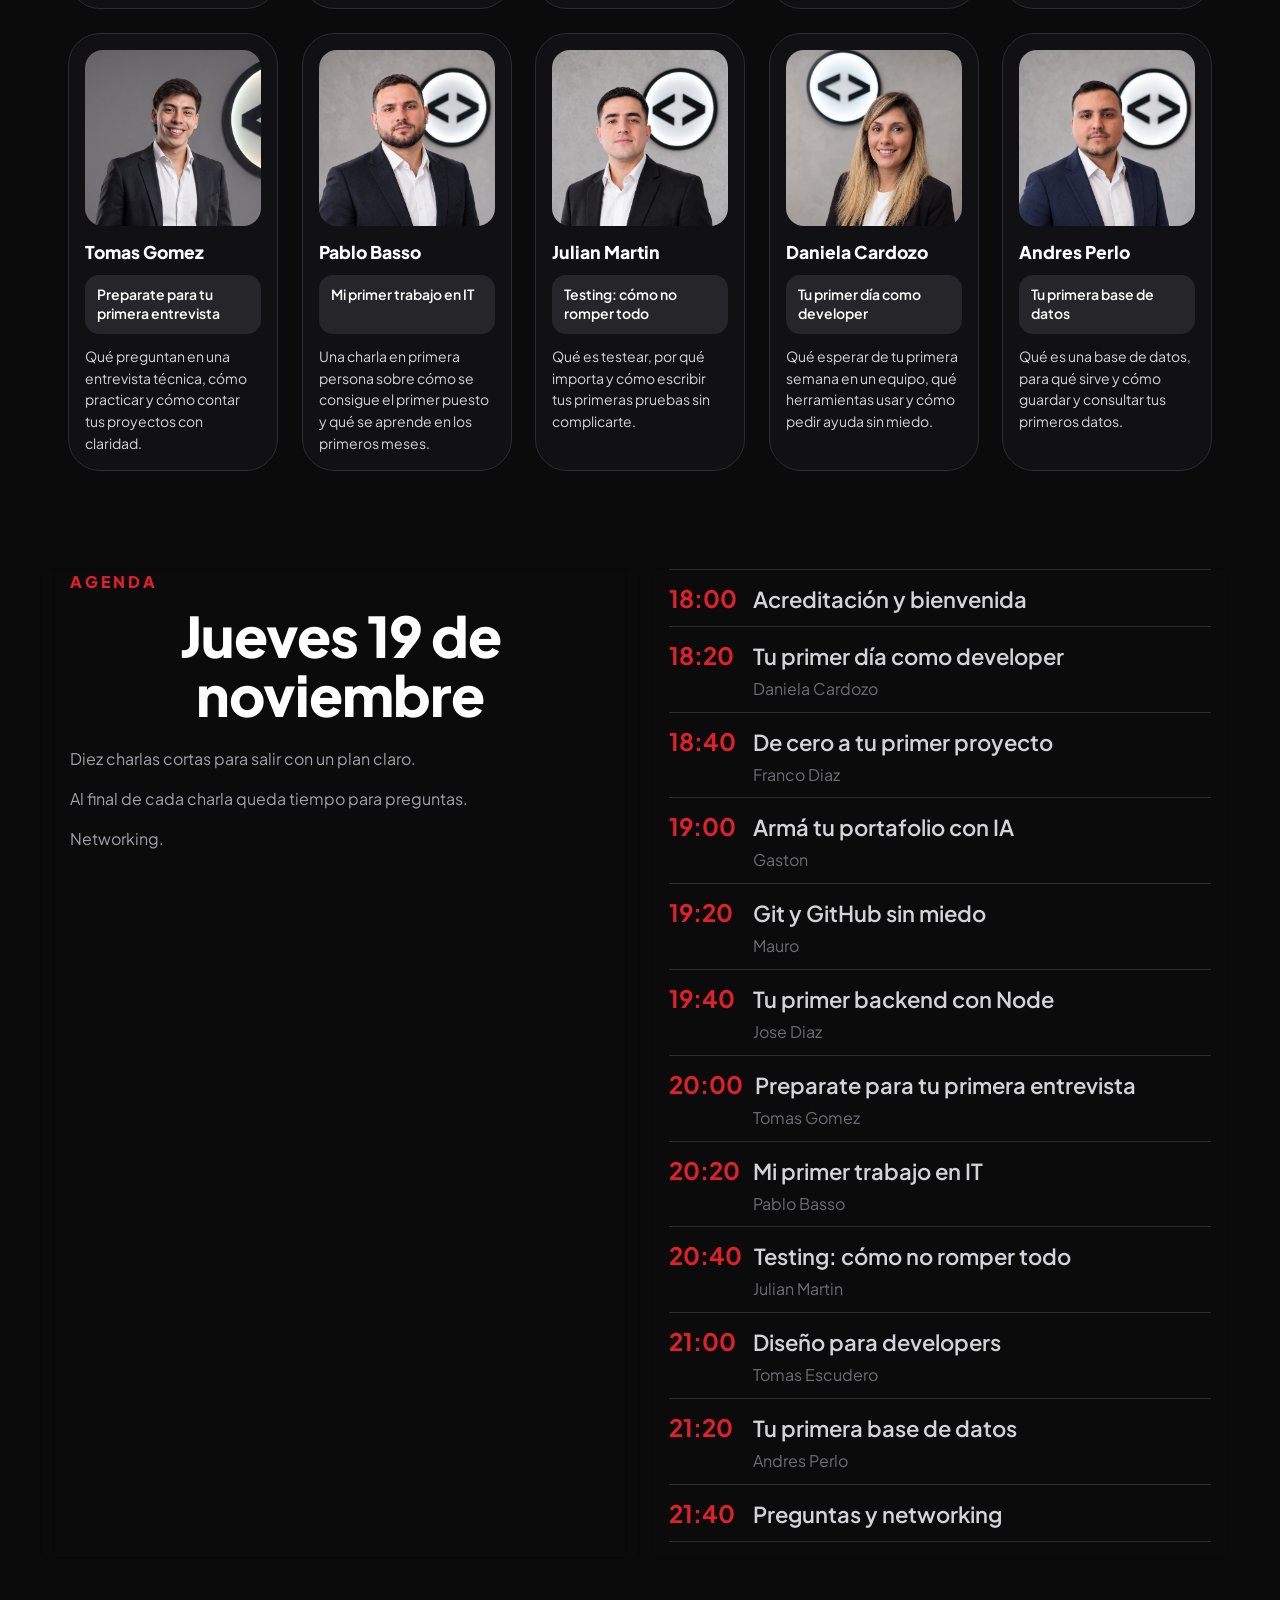
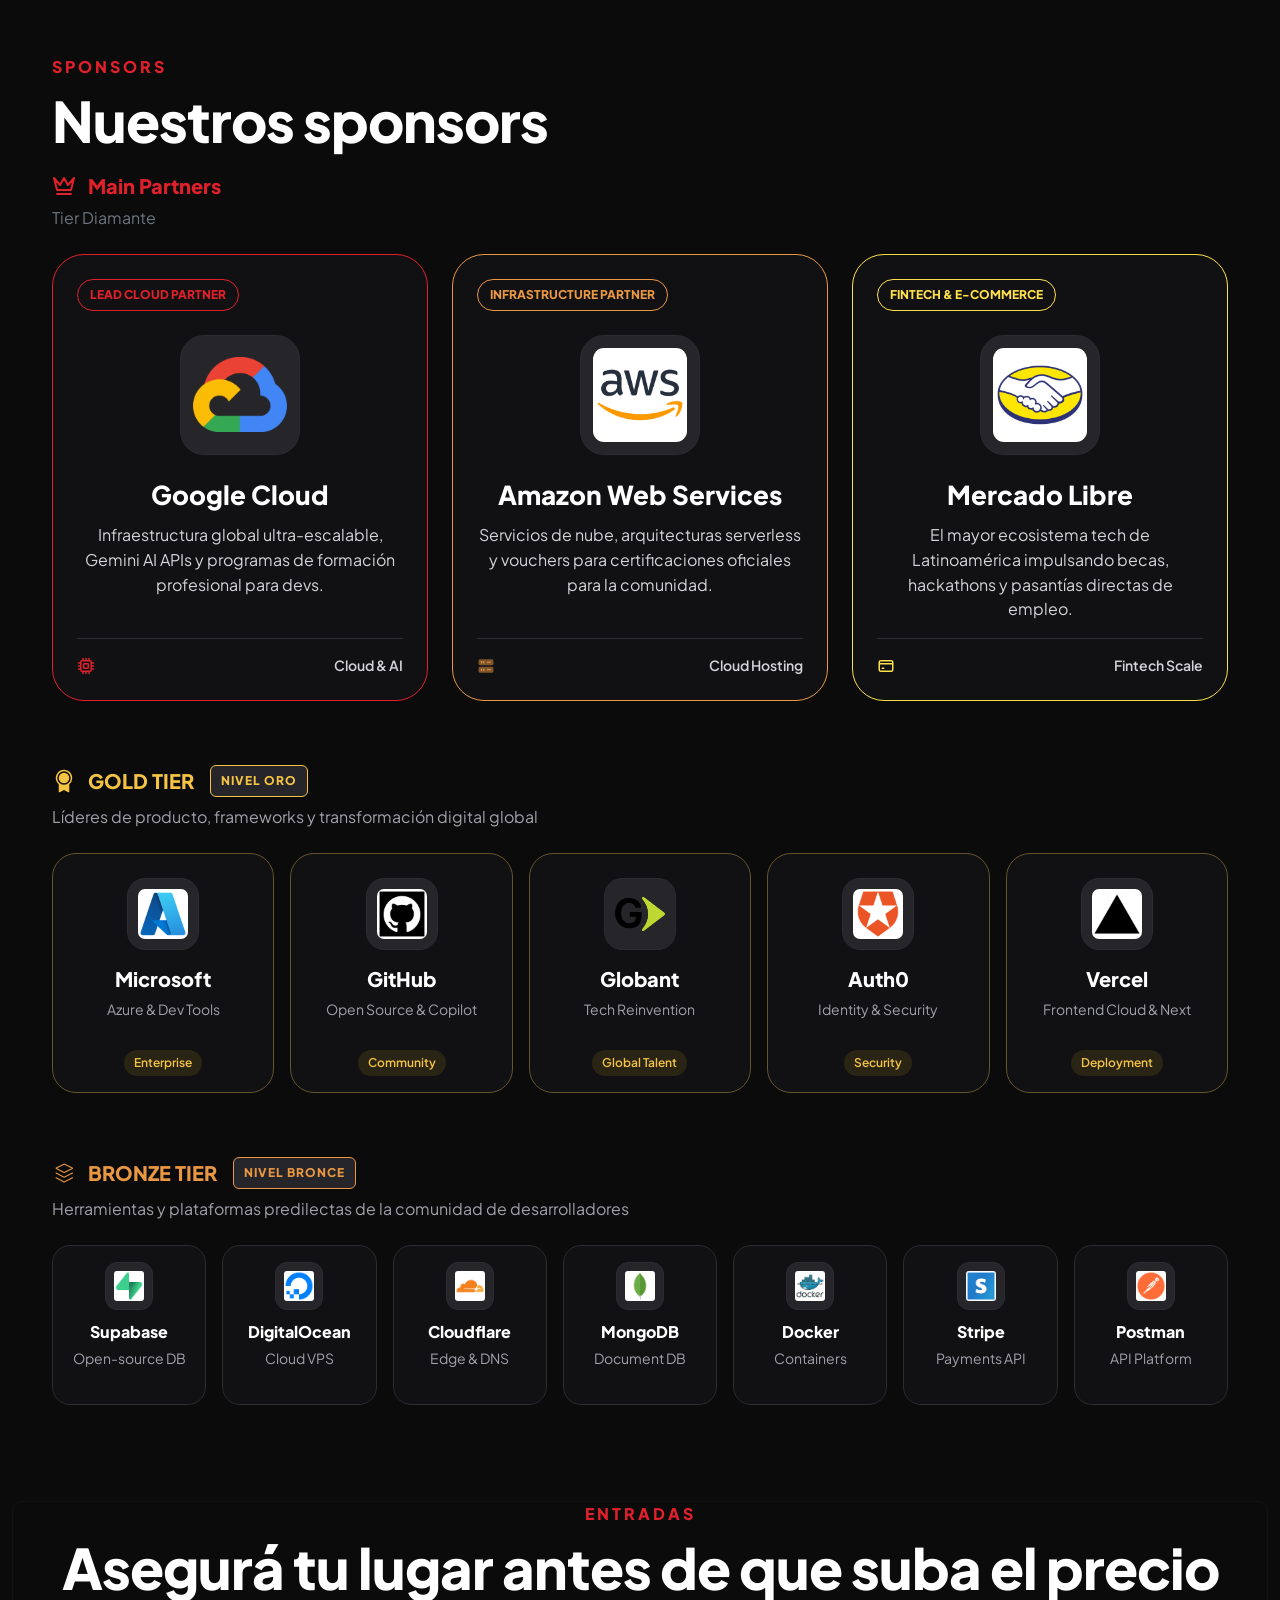
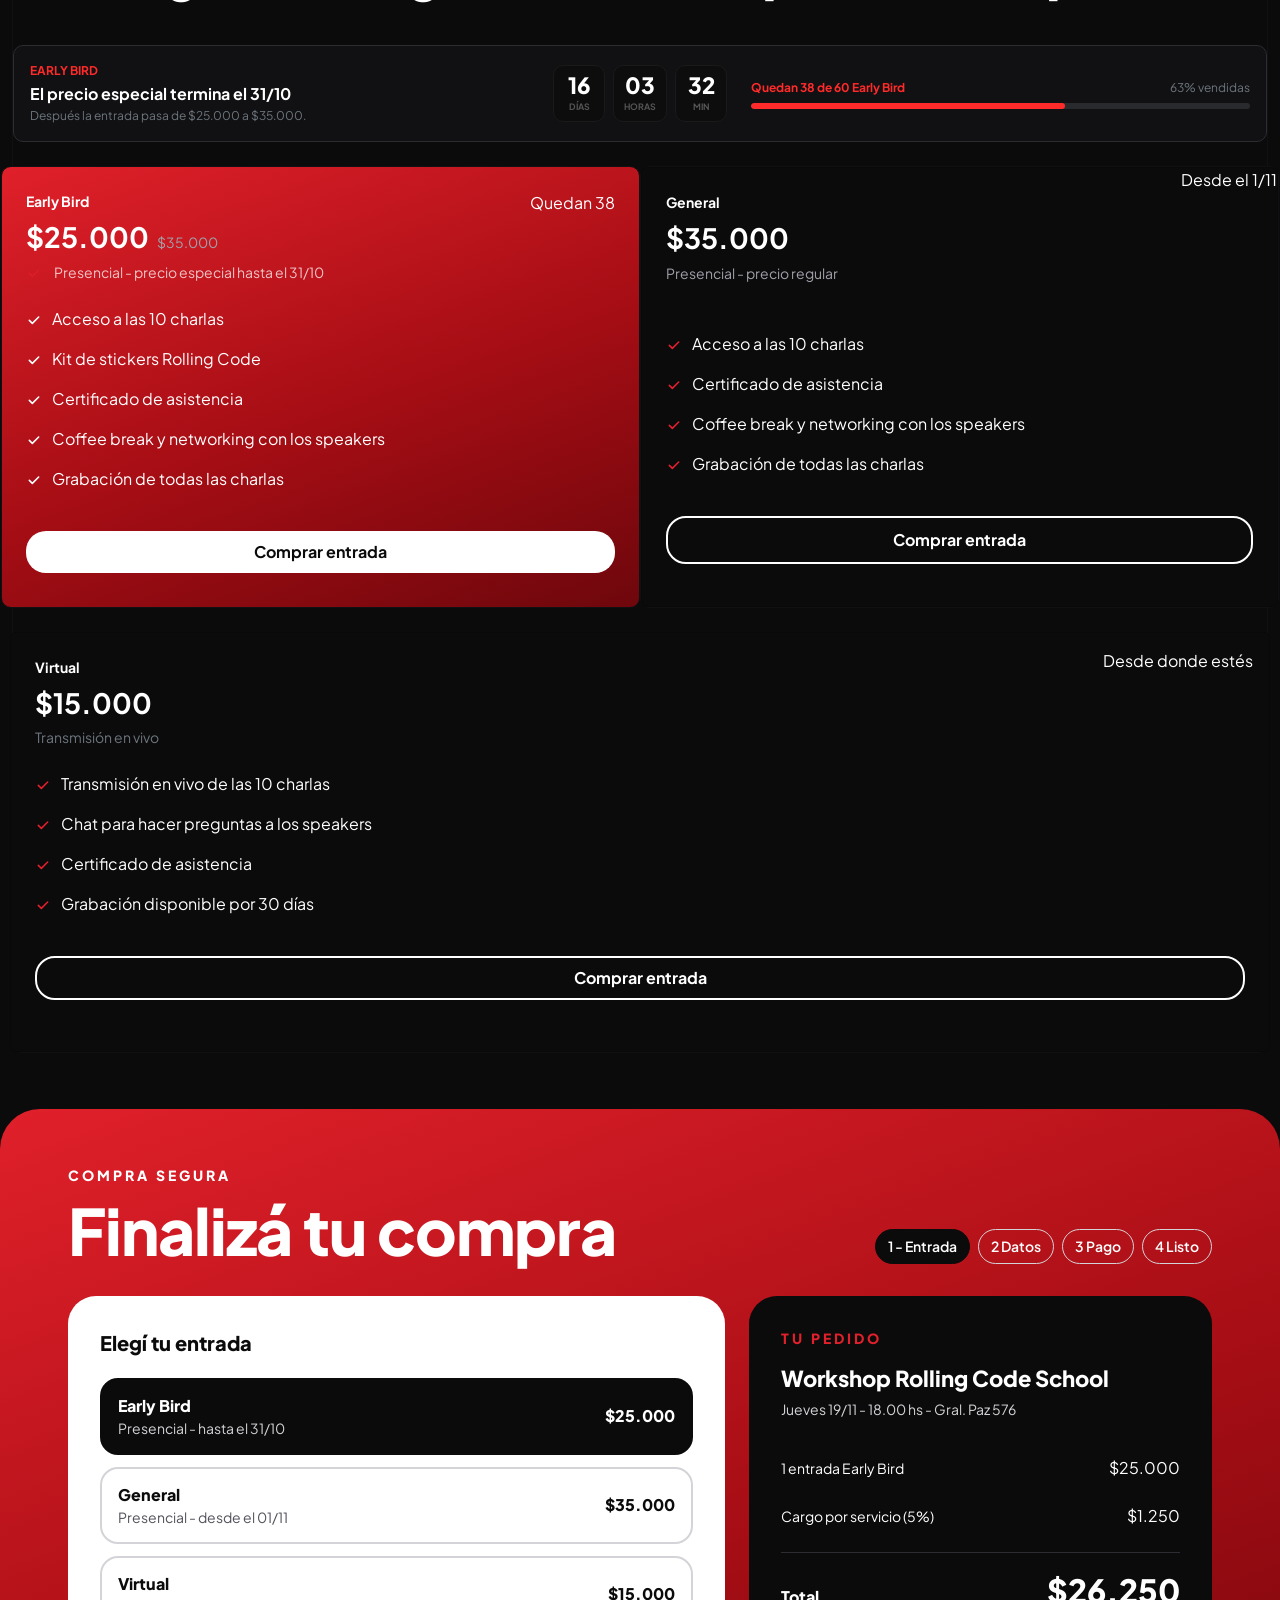
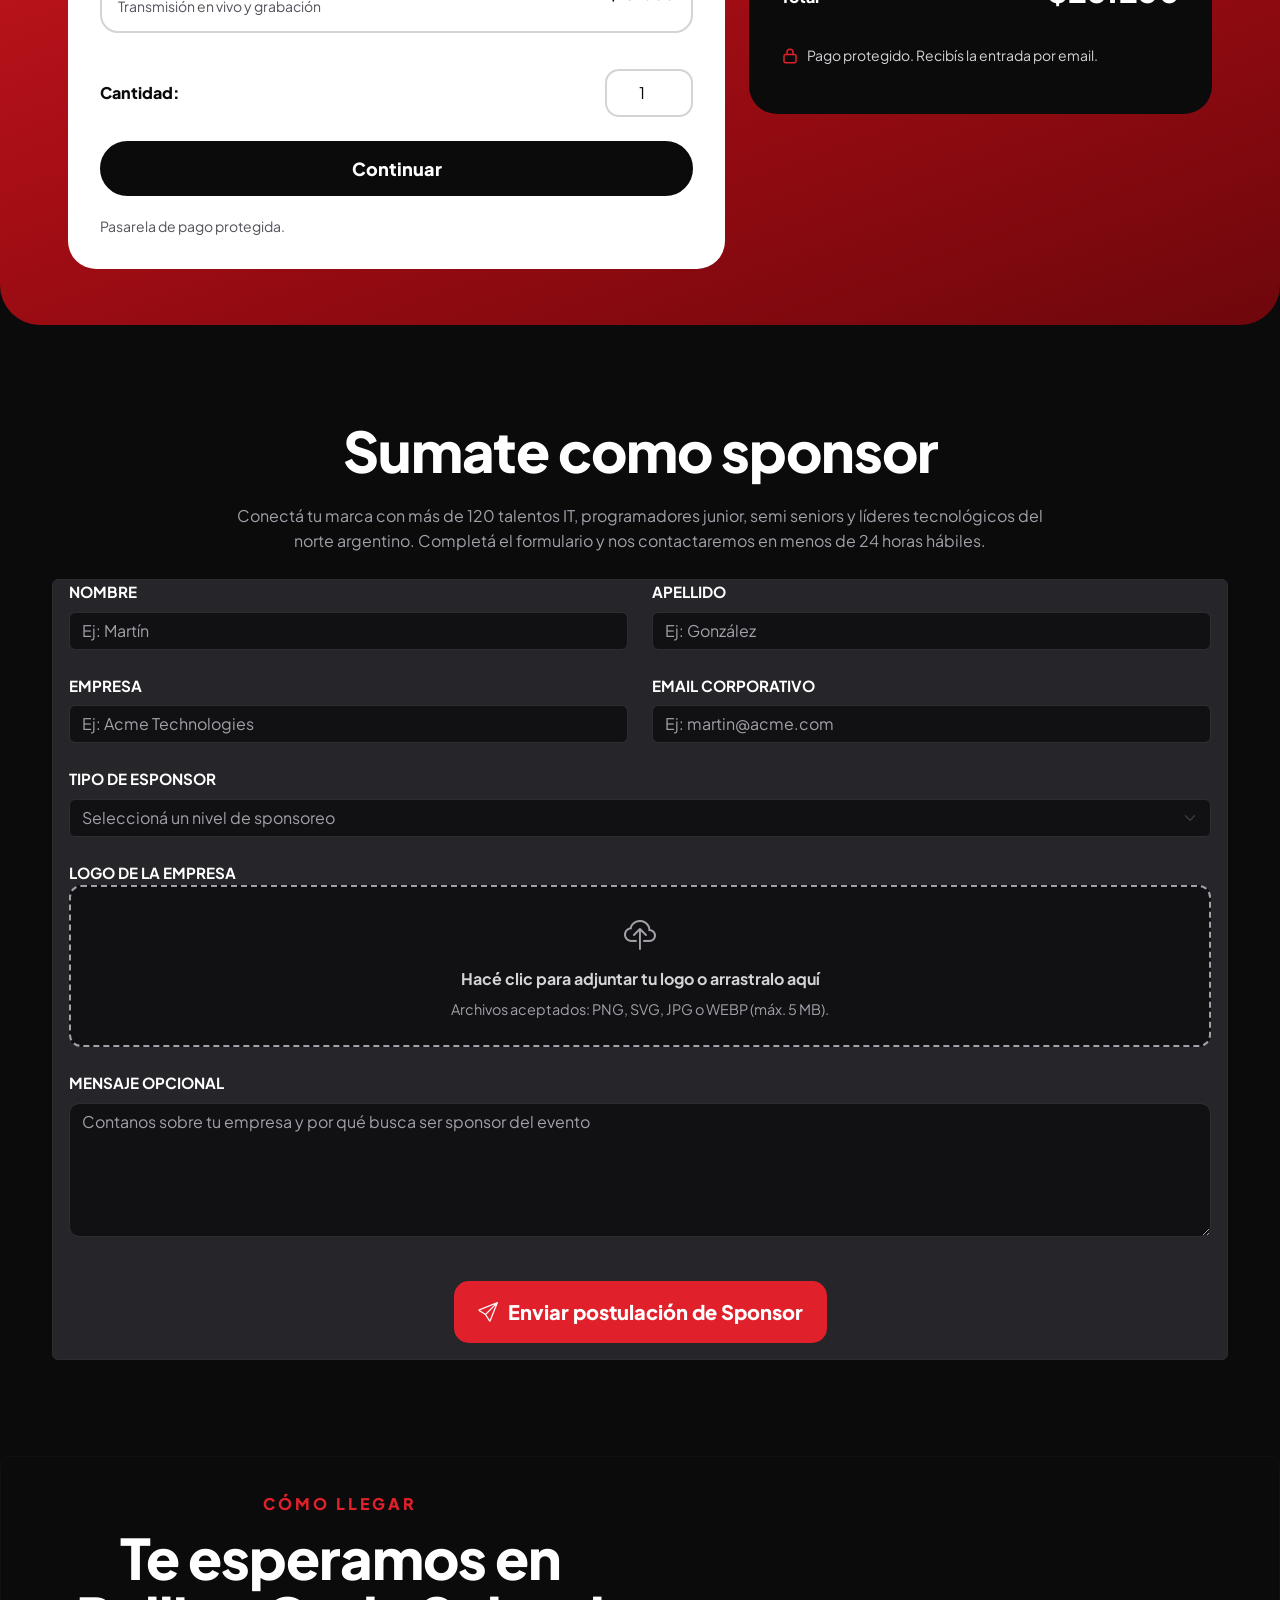
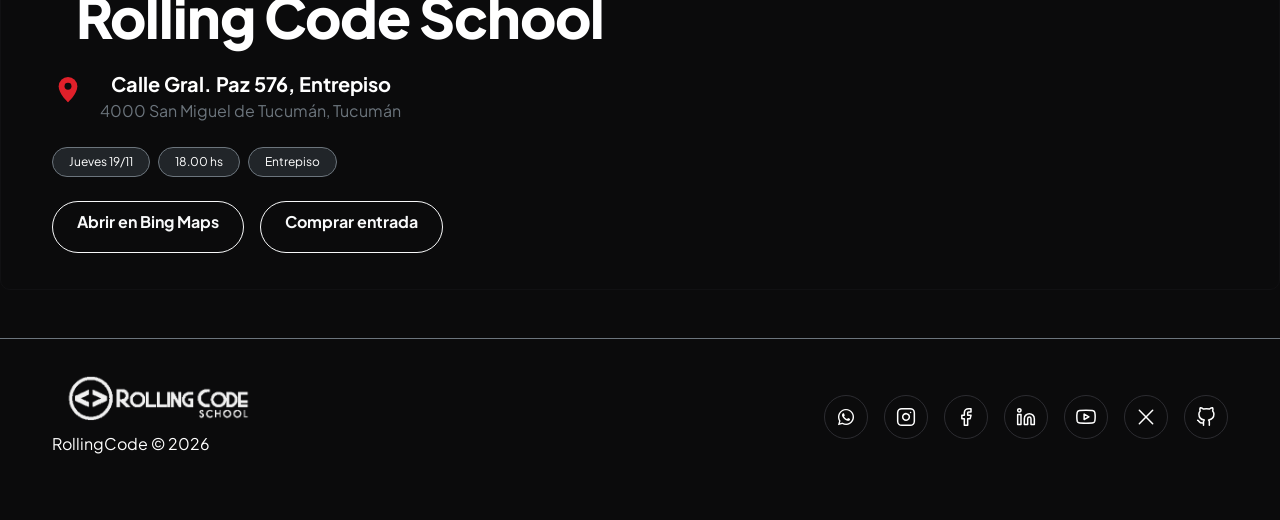
==== commit f7c0a656: "feat: Estructura HTML para animación 2" ====
--- a/landing-workshop/index.html
+++ b/landing-workshop/index.html
@@ -220,7 +220,7 @@
               <div class="estadistica-item">
                 <figure class="mb-0">
                   <blockquote class="blockquote mb-0">
-                    <h3 class="estadistica-numero">2</h3>
+                    <h3 class="estadistica-numero anim-2"></h3>
                   </blockquote>
                   <figcaption class="estadistica-texto mb-0">
                     modalidades: presencial y virtual
--- a/landing-workshop/css/styles.css
+++ b/landing-workshop/css/styles.css
@@ -1790,3 +1790,35 @@
     --num2: 10;
   }
 }
+
+@property --horas {
+  syntax: "<integer>";
+  initial-value: 0;
+  inherits: false;
+}
+
+@property --minutos {
+  syntax: "<integer>";
+  initial-value: 0;
+  inherits: false;
+}
+
+.anim-3h40 {
+  counter-reset: contHoras var(--horas) contMinutos var(--minutos);
+  animation: conteoTiempo 2s ease-out forwards;
+}
+
+.anim-3h40::after {
+  content: counter(contHoras) " h " counter(contMinutos);
+}
+
+@keyframes conteoTiempo {
+  from {
+    --horas: 0;
+    --minutos: 0;
+  }
+  to {
+    --horas: 3;
+    --minutos: 40;
+  }
+}
